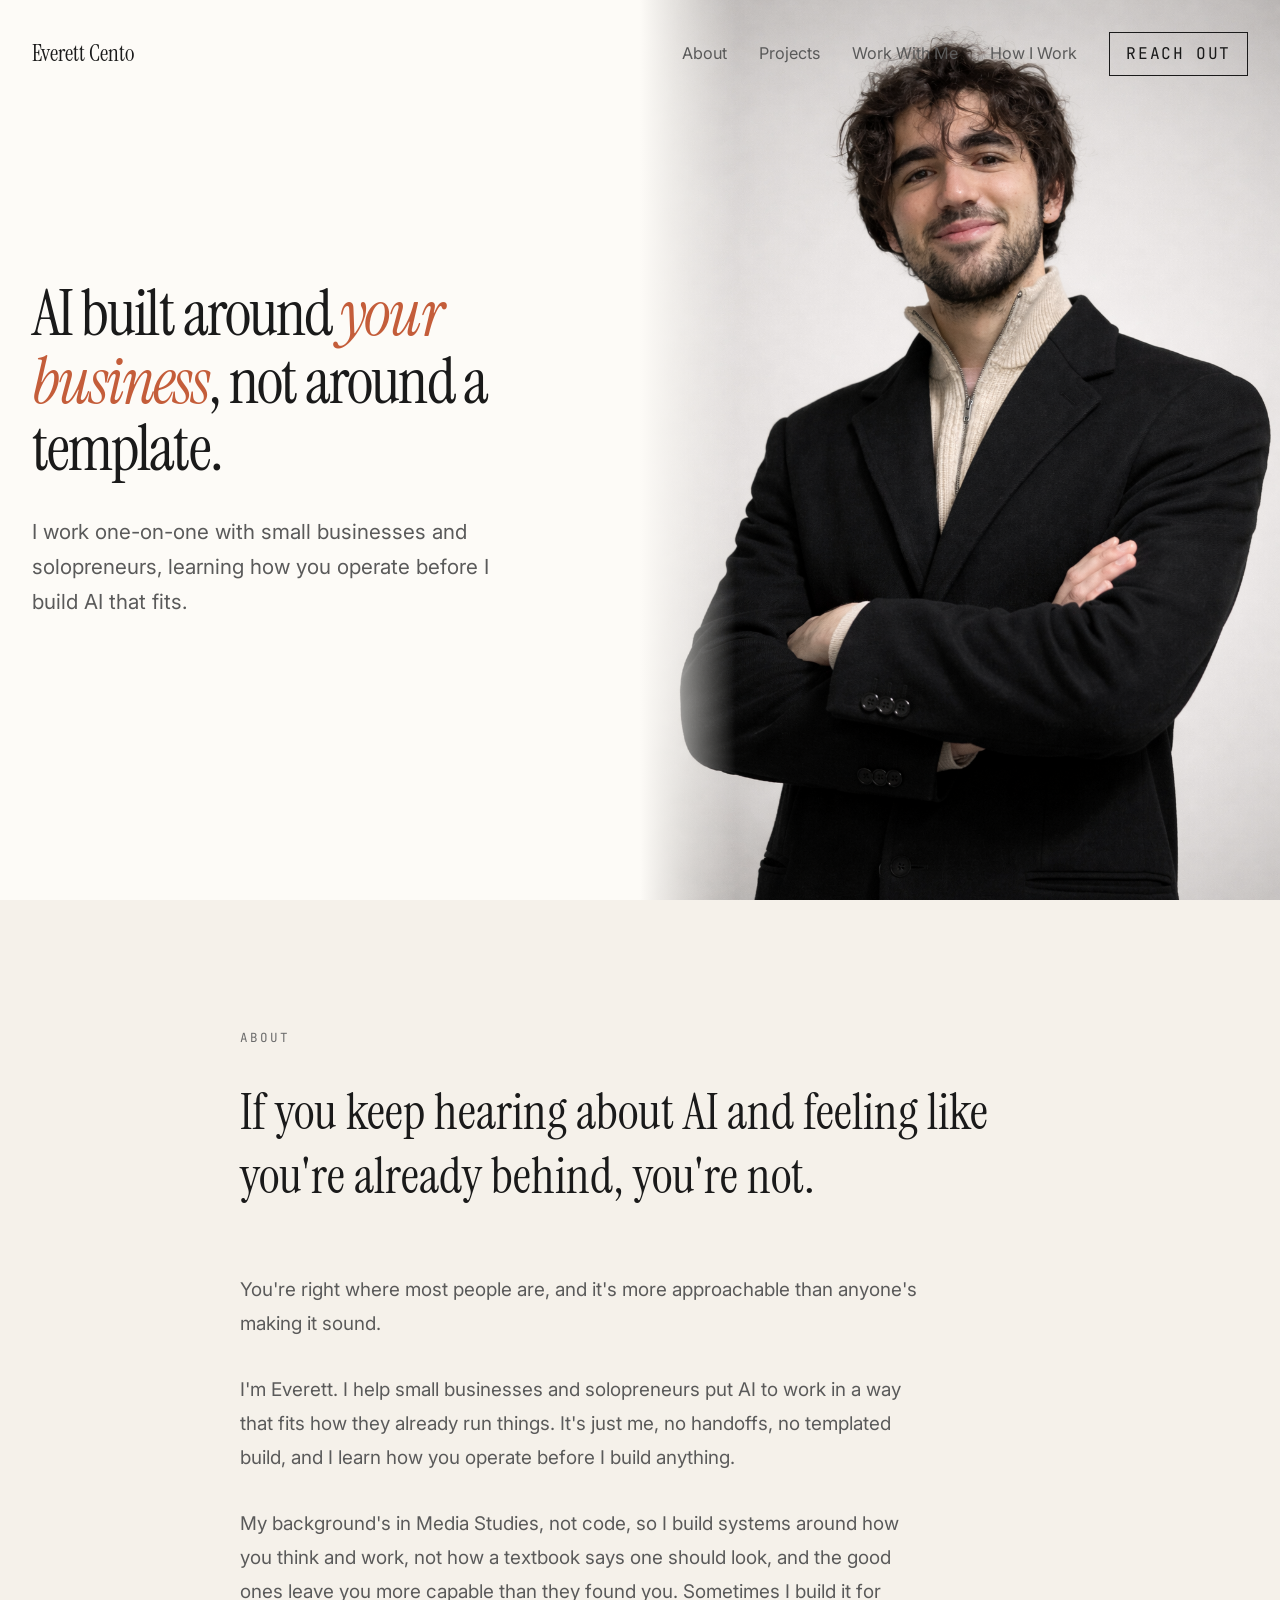
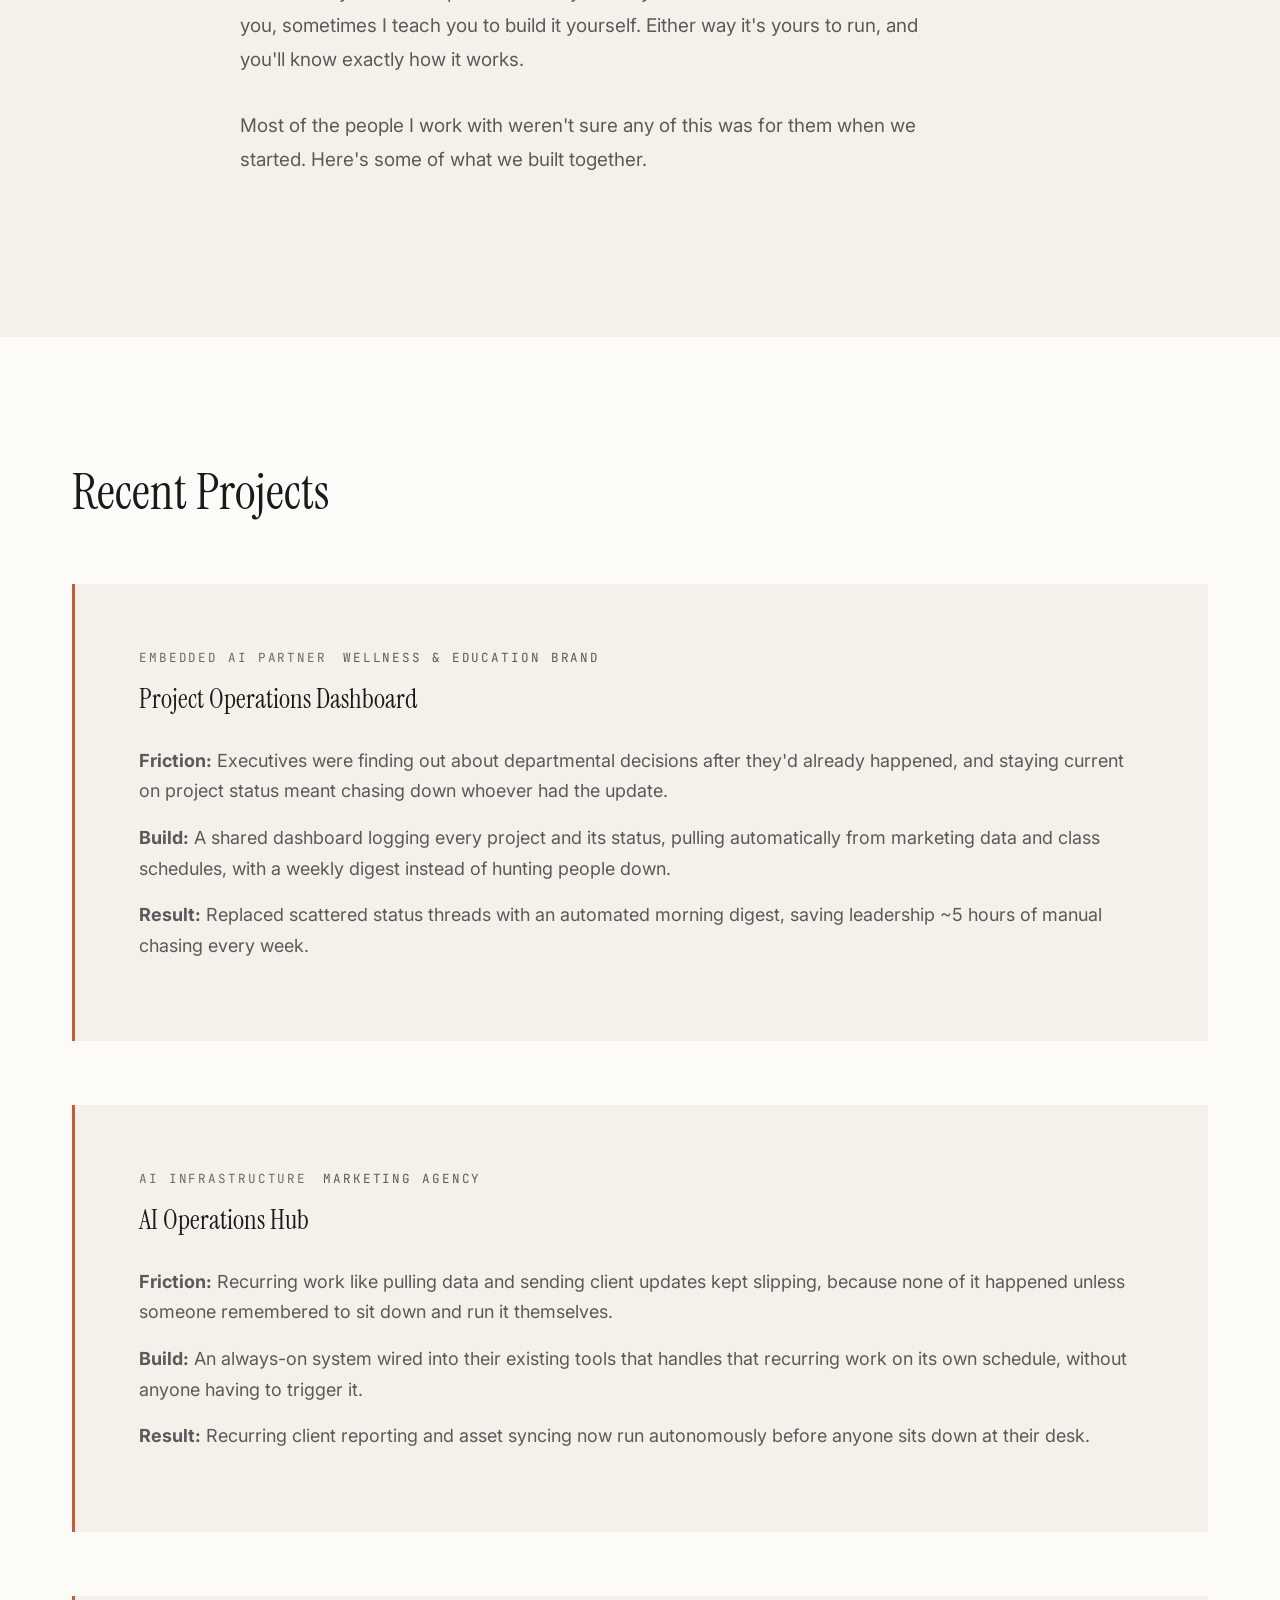
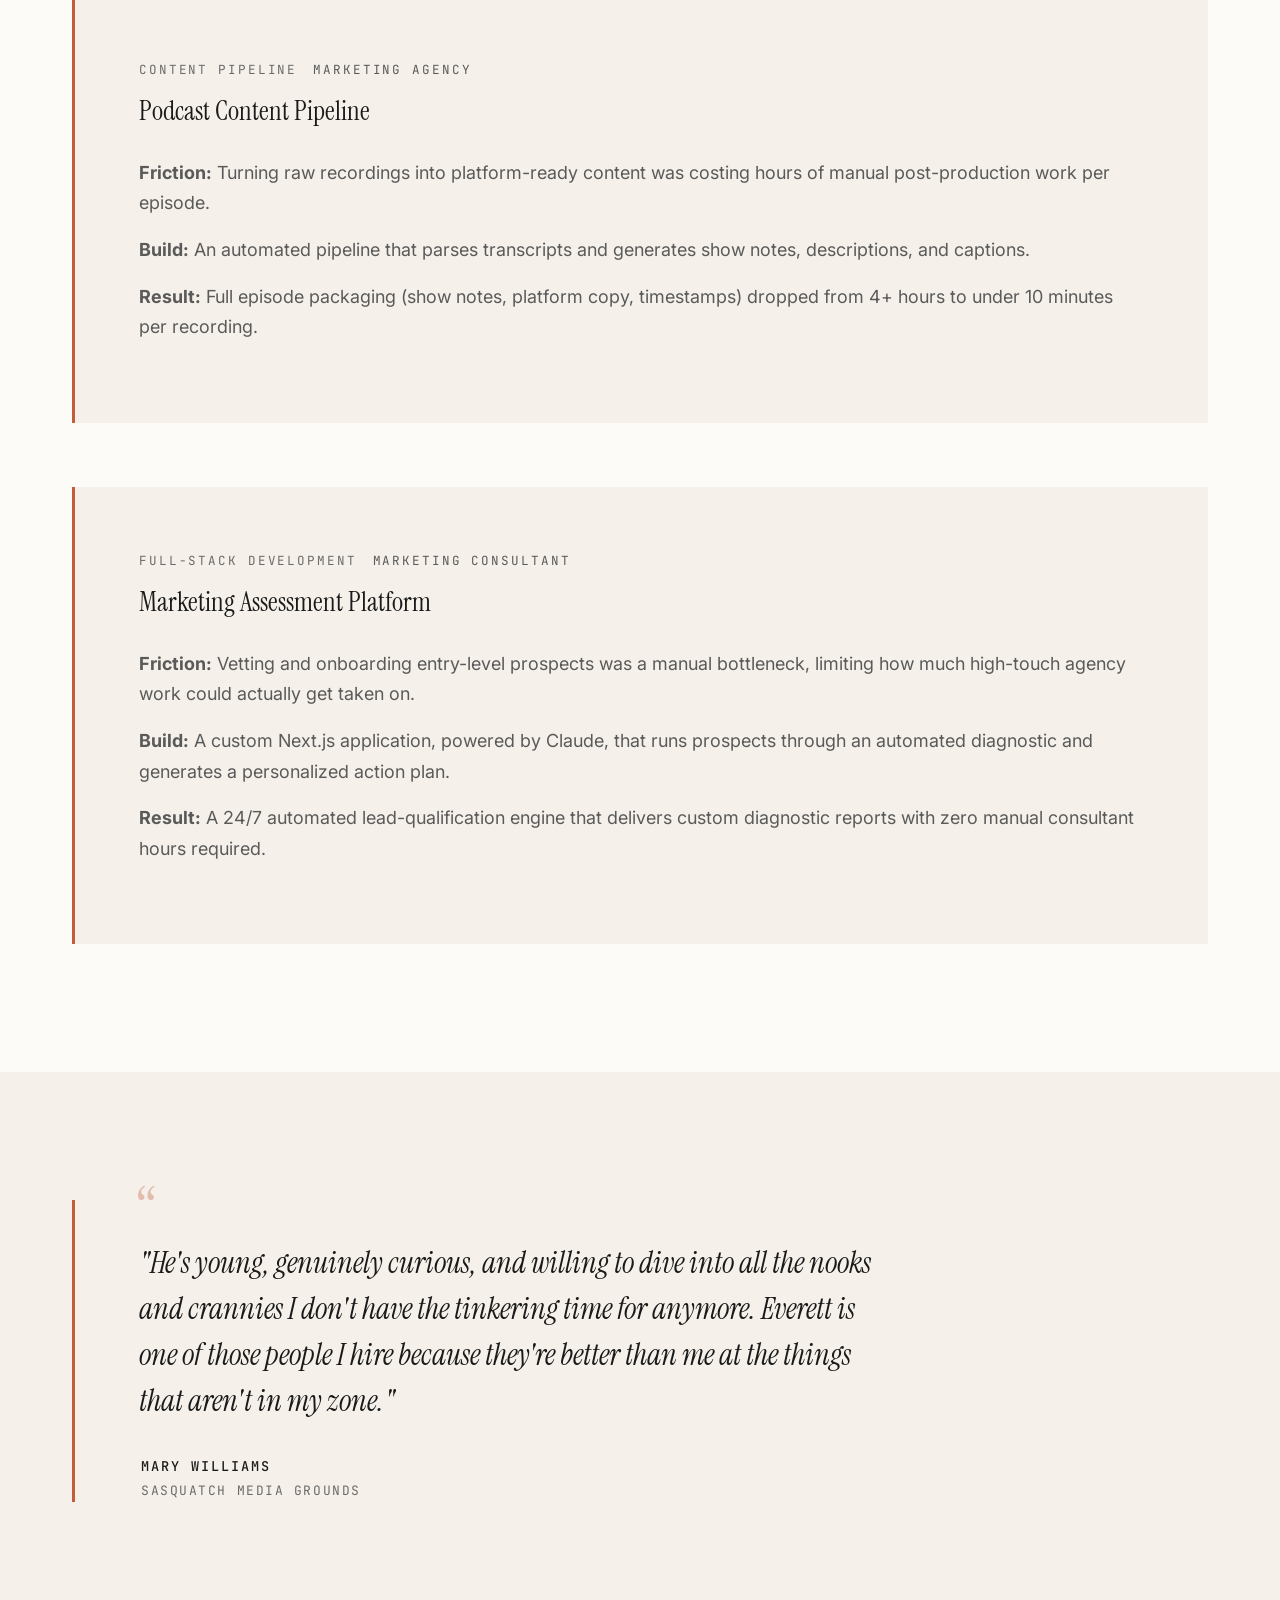
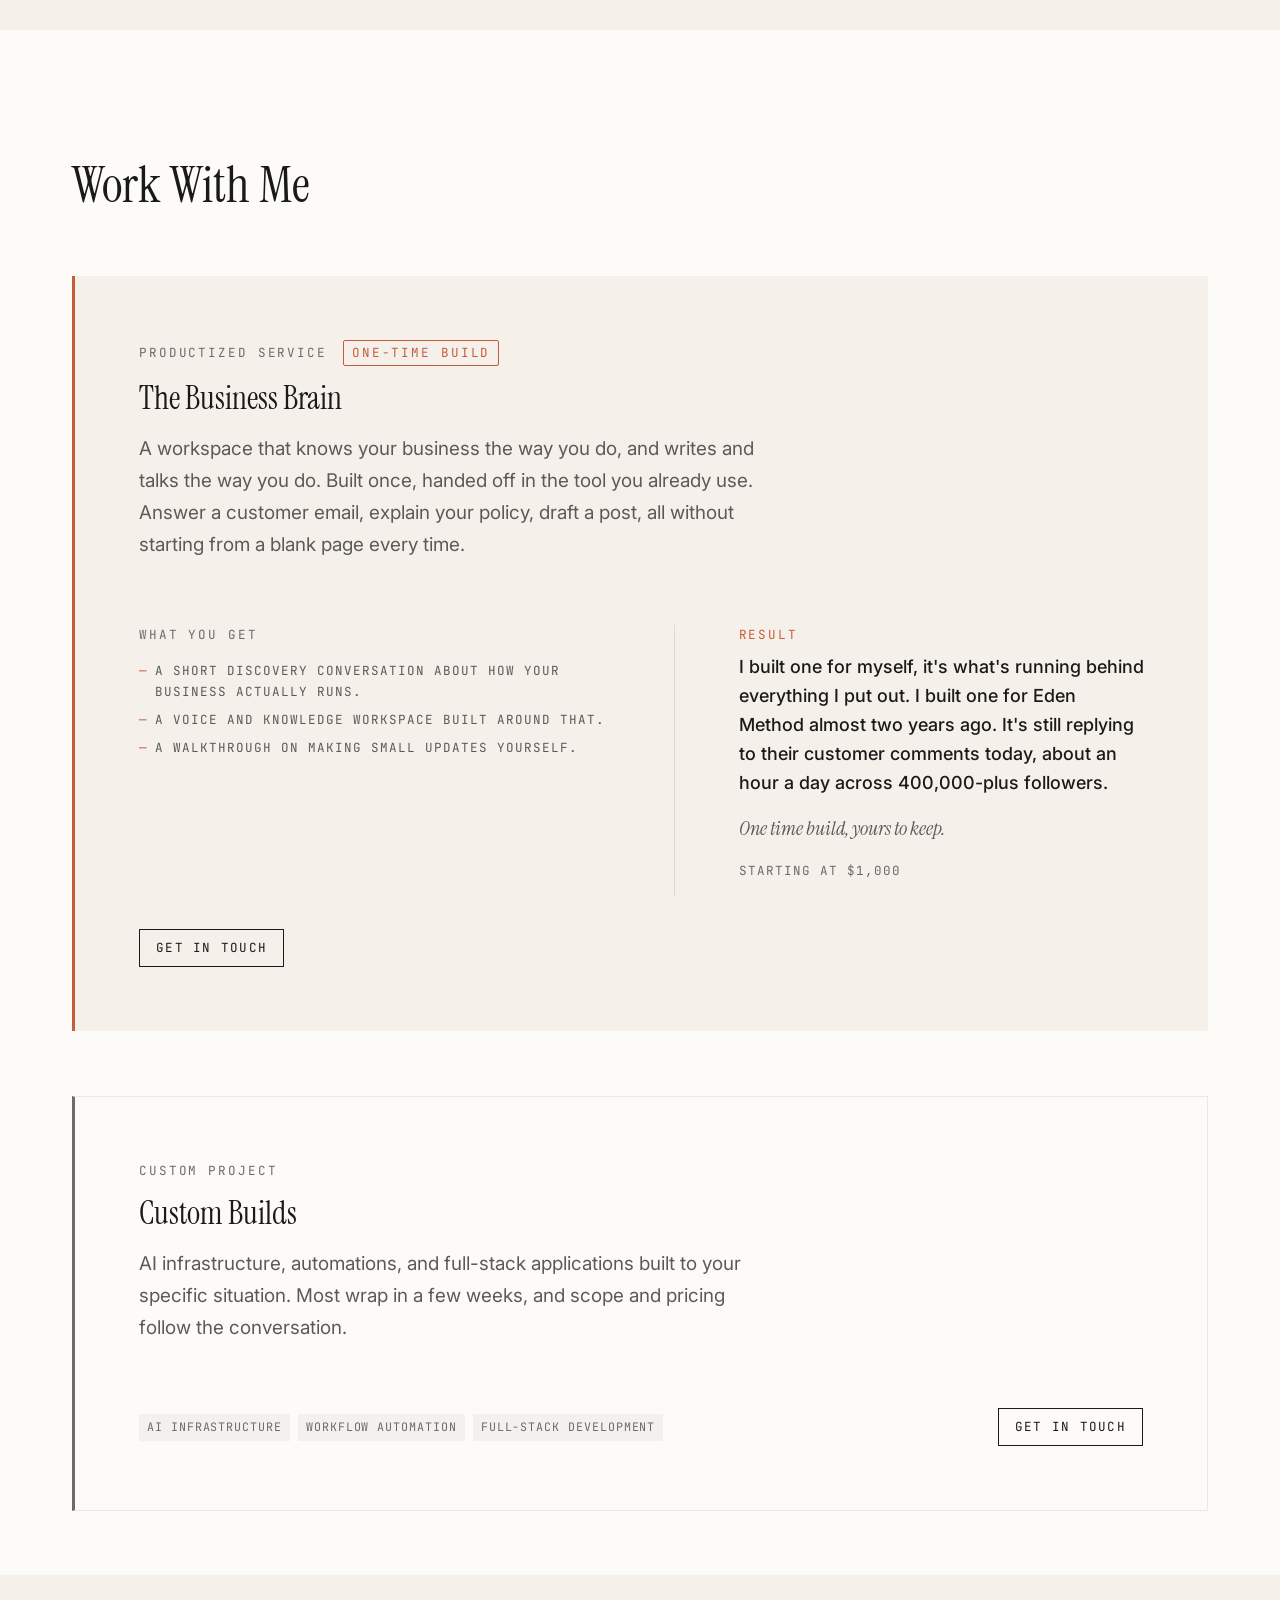
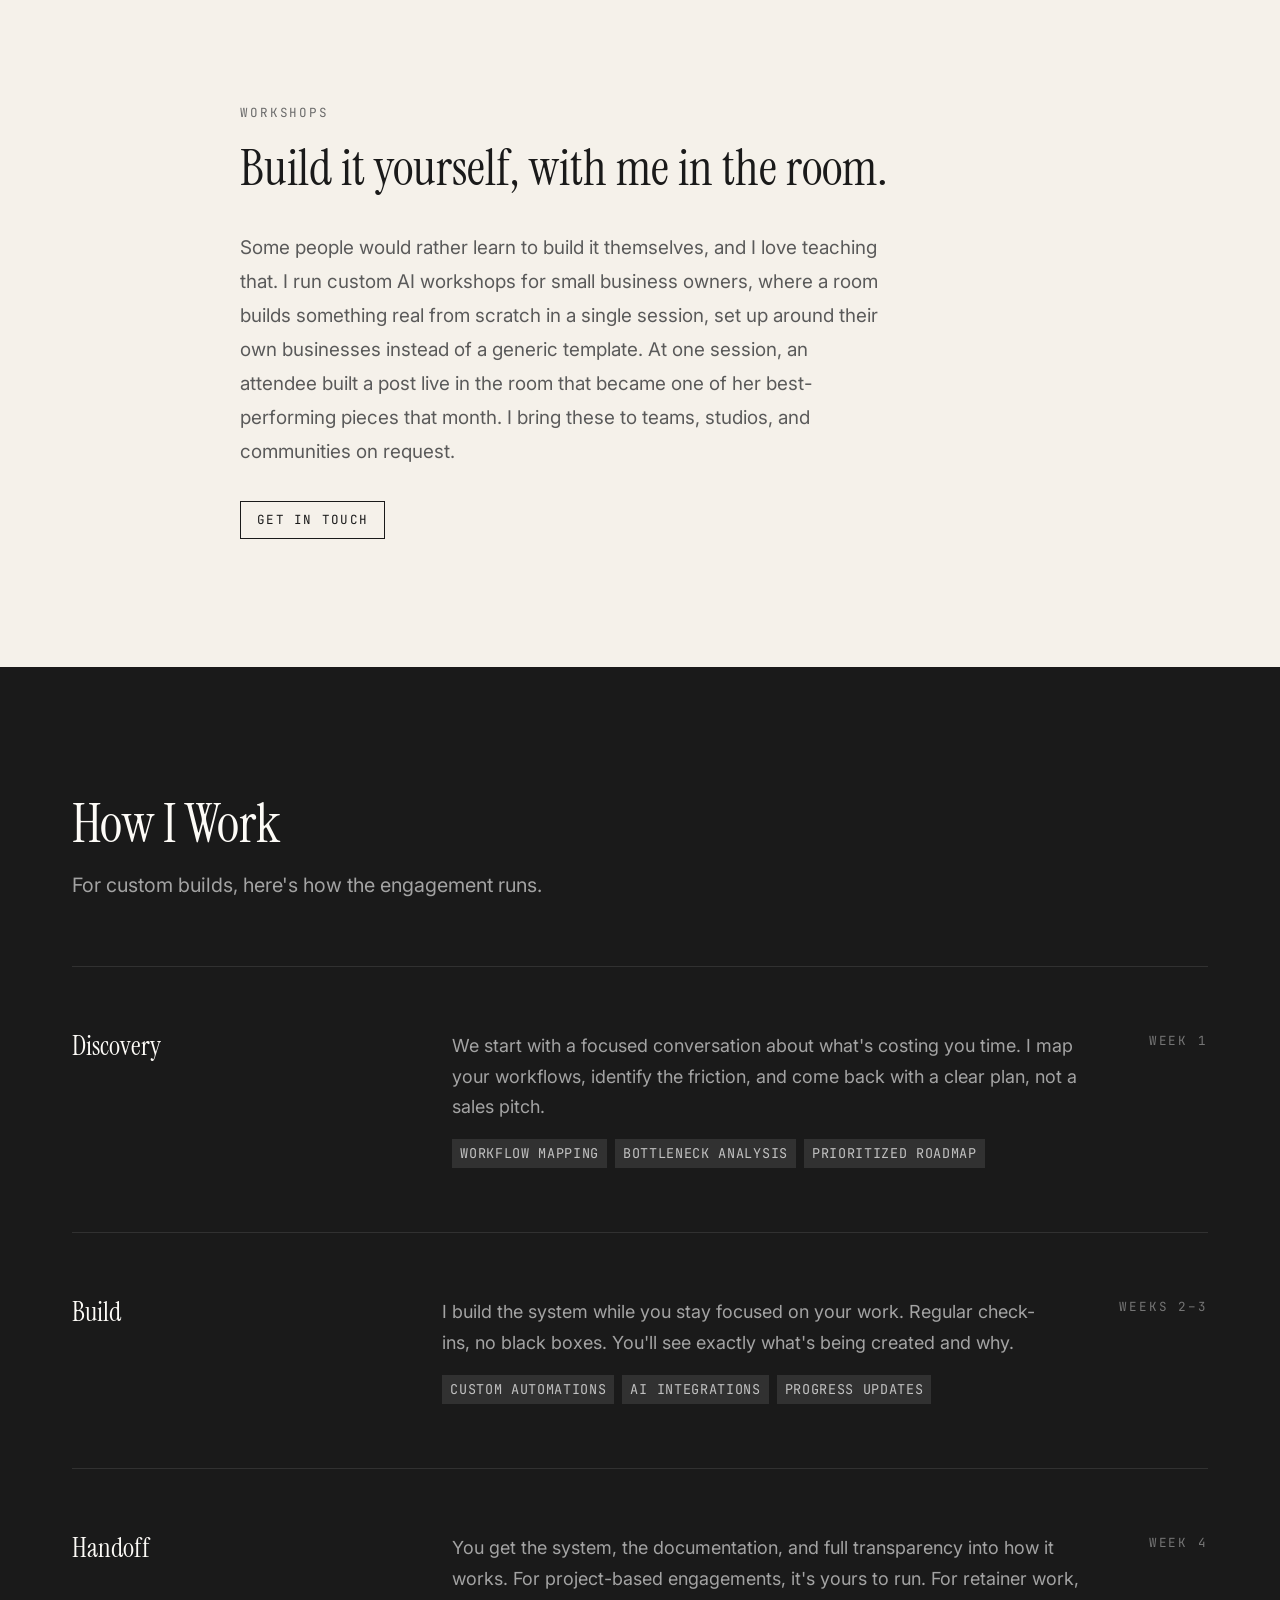
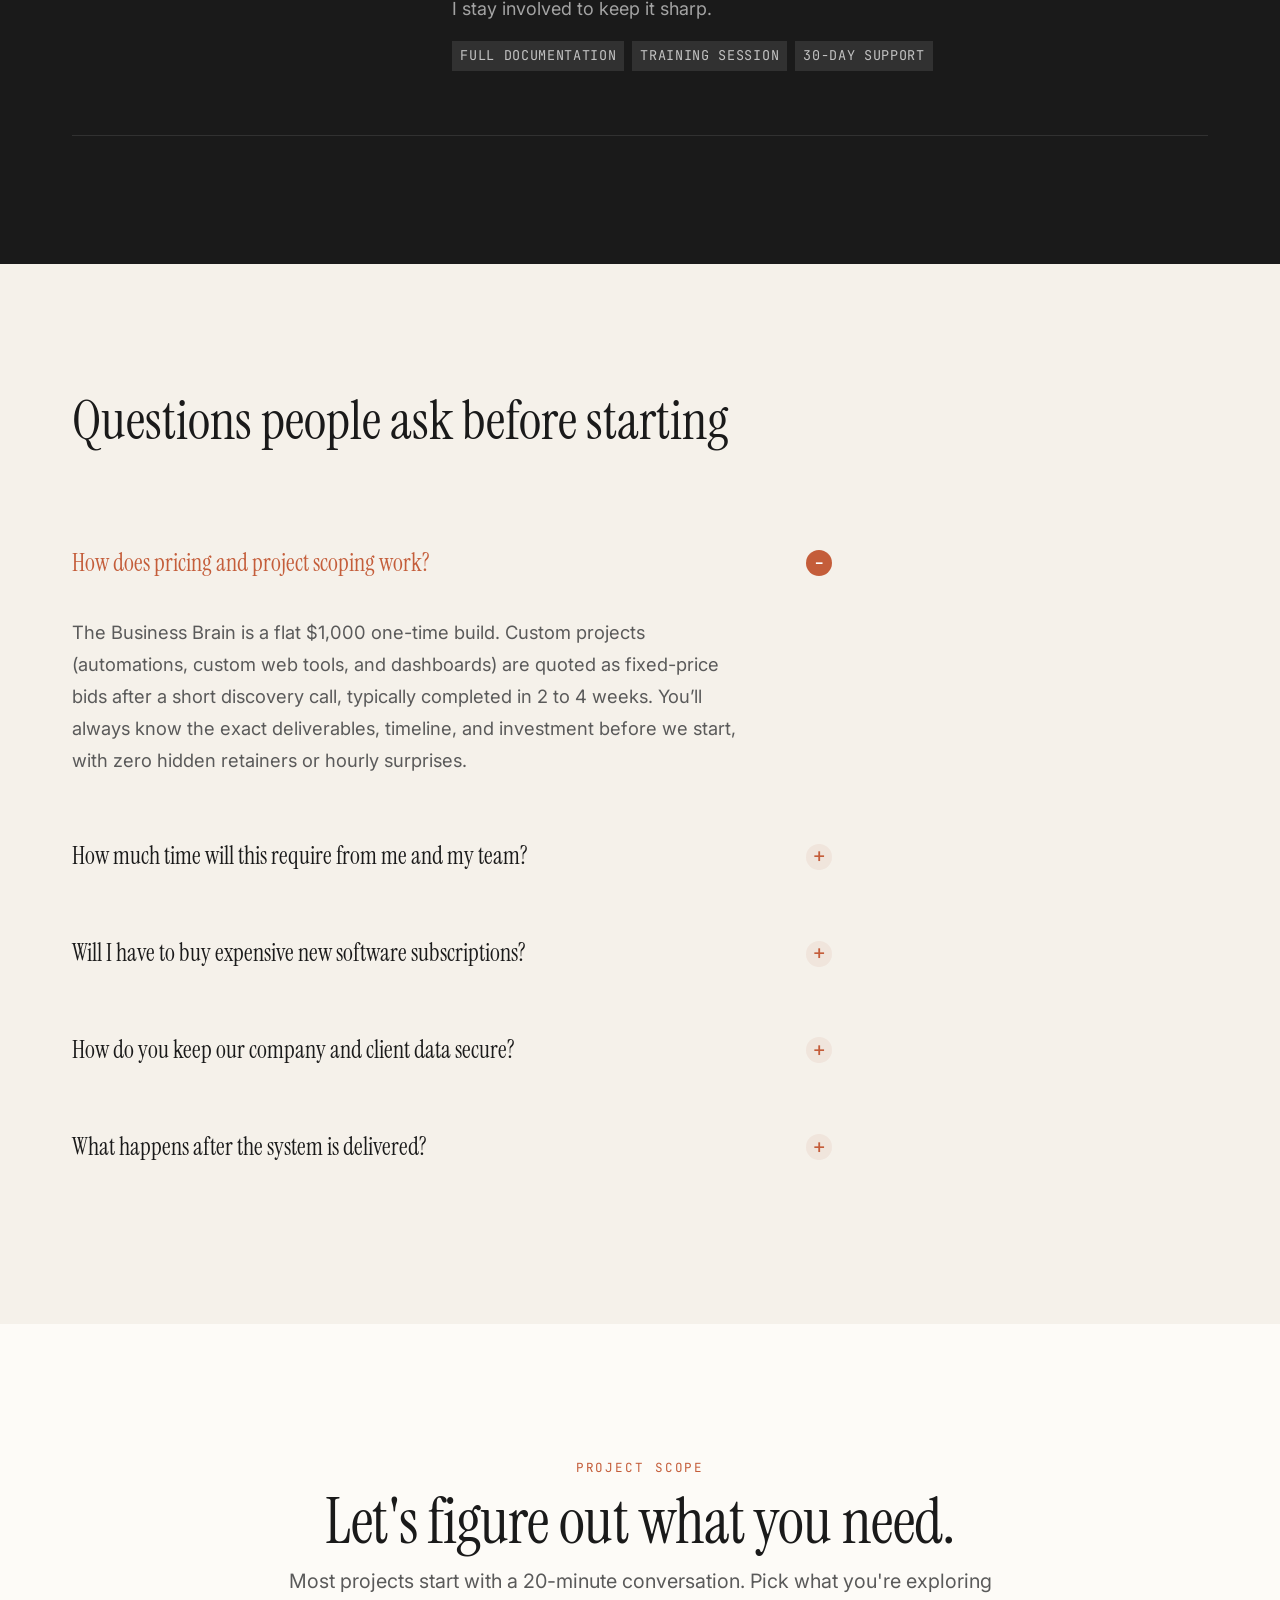
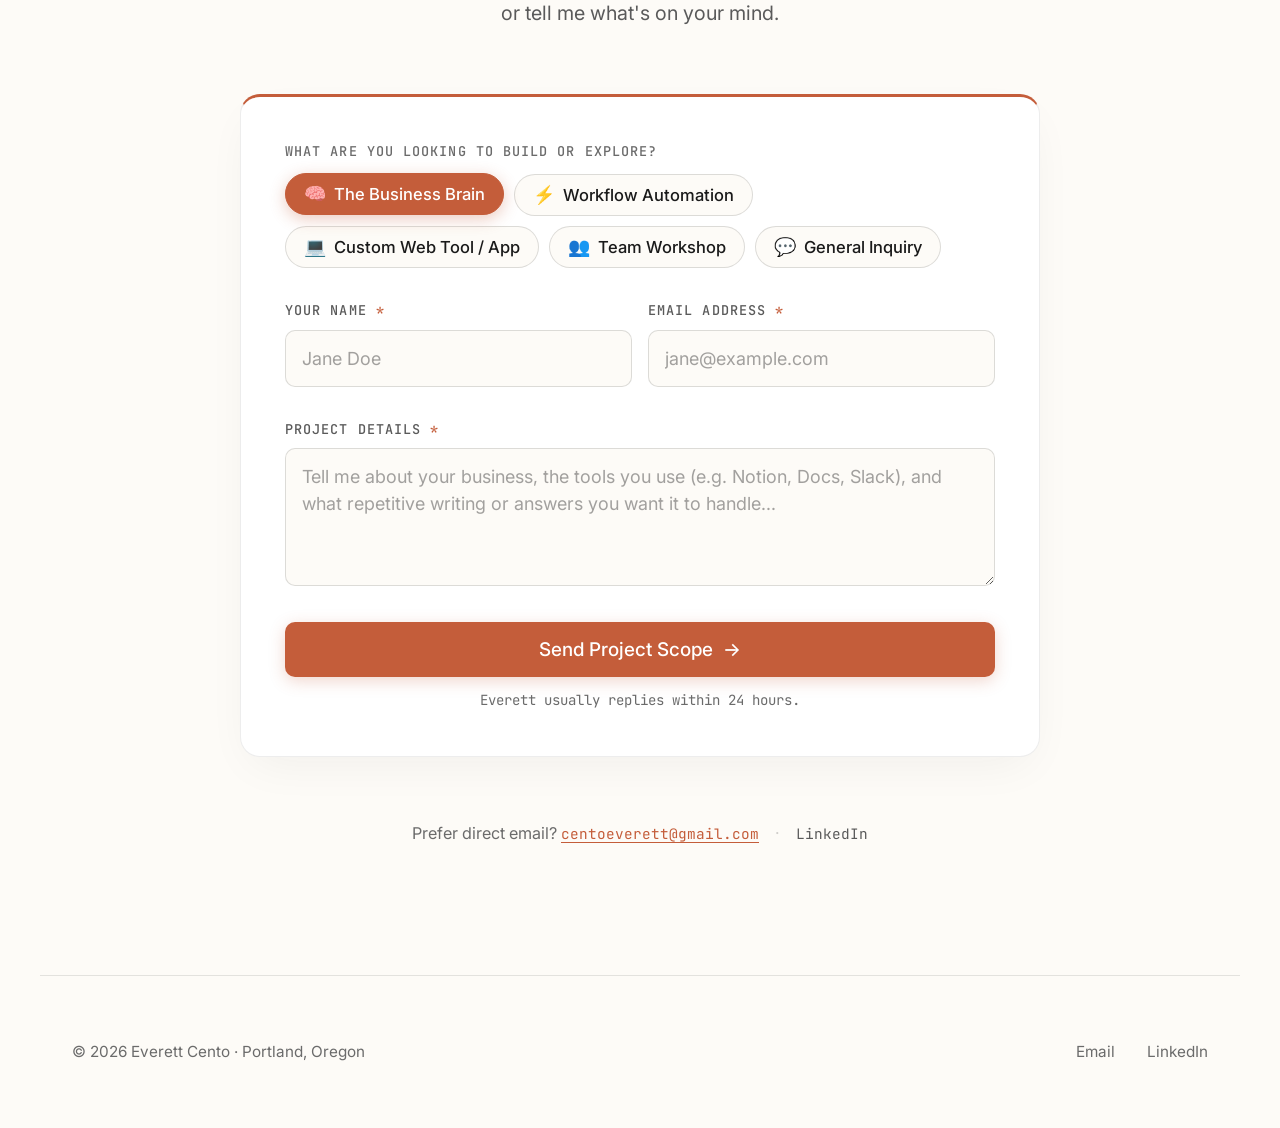
==== index.html @ 14152dd4 "Elevate FAQ copy with high-ticket client objections, sharpen case study results, refine testimonial " ====
<!DOCTYPE html>
<html lang="en">
<head>
    <meta charset="UTF-8">
    <meta name="viewport" content="width=device-width, initial-scale=1.0">
    <title>Everett Cento | Custom AI for Small Businesses & Solopreneurs</title>
    <meta name="description" content="I work one-on-one with small businesses and solopreneurs, building AI around how your business already runs instead of forcing you into a generic template.">

    <!-- Theme Color -->
    <meta name="theme-color" content="#C45D3A">

    <!-- Open Graph -->
    <meta property="og:type" content="website">
    <meta property="og:url" content="https://everettcento.com/">
    <meta property="og:title" content="AI built around your business, not around a template.">
    <meta property="og:description" content="One-on-one AI for small businesses and solopreneurs. I learn how you operate, then build AI that fits.">
    <meta property="og:image" content="https://everettcento.com/everett-cento.png">
    <meta property="og:image:width" content="800">
    <meta property="og:image:height" content="1000">

    <!-- Favicon -->
    <link rel="icon" type="image/svg+xml" href="favicon.svg">
    <link rel="apple-touch-icon" href="apple-touch-icon.png">

    <!-- Fonts -->
    <link rel="preconnect" href="https://fonts.googleapis.com">
    <link rel="preconnect" href="https://fonts.gstatic.com" crossorigin>
    <link href="https://fonts.googleapis.com/css2?family=Instrument+Serif:ital@0;1&family=Inter:wght@400;500&family=JetBrains+Mono:wght@400;500&display=swap" rel="stylesheet" media="print" onload="this.media='all'">
    <noscript><link href="https://fonts.googleapis.com/css2?family=Instrument+Serif:ital@0;1&family=Inter:wght@400;500&family=JetBrains+Mono:wght@400;500&display=swap" rel="stylesheet"></noscript>

    <link rel="stylesheet" href="styles.css">

    <!-- JSON-LD Structured Data -->
    <script type="application/ld+json">
    {
      "@context": "https://schema.org",
      "@graph": [
        {
          "@type": "Person",
          "@id": "https://everettcento.com/#everett",
          "name": "Everett Cento",
          "jobTitle": "AI Consultant & Builder",
          "description": "AI consultant based in Portland, Oregon building custom AI for small businesses and solopreneurs, one-on-one.",
          "email": "centoeverett@gmail.com",
          "url": "https://everettcento.com/",
          "homeLocation": { "@type": "Place", "address": { "@type": "PostalAddress", "addressLocality": "Portland", "addressRegion": "OR", "addressCountry": "US" } },
          "sameAs": ["https://www.linkedin.com/in/everett-cento/"]
        },
        {
          "@type": "ProfessionalService",
          "@id": "https://everettcento.com/#service",
          "name": "Everett Cento · Custom AI for Small Businesses",
          "url": "https://everettcento.com/",
          "founder": { "@id": "https://everettcento.com/#everett" },
          "areaServed": [
            { "@type": "City", "name": "Portland" },
            { "@type": "State", "name": "Oregon" },
            { "@type": "AdministrativeArea", "name": "Pacific Northwest" },
            { "@type": "Country", "name": "United States" }
          ],
          "description": "One-on-one AI setup and custom automation for small businesses and solopreneurs, based in Portland and working across the US and remotely.",
          "makesOffer": {
            "@type": "Offer",
            "name": "The Business Brain",
            "priceSpecification": { "@type": "PriceSpecification", "price": "1000", "priceCurrency": "USD", "description": "Starting at $1,000, one-time build" }
          }
        },
        {
          "@type": "FAQPage",
          "@id": "https://everettcento.com/#faq",
          "mainEntity": [
            { "@type": "Question", "name": "How much does it cost to hire someone to set up AI for a small business?", "acceptedAnswer": { "@type": "Answer", "text": "It depends on scope. The Business Brain, my productized offering, starts at $1,000 and is a one-time build. Custom projects are quoted per project after a short discovery conversation. There is no long enterprise contract and no per-seat software to buy on top." } },
            { "@type": "Question", "name": "I'm not technical and don't know where to start. Is my business ready for AI?", "acceptedAnswer": { "@type": "Answer", "text": "If you keep hearing about AI and feel behind, you are not. Most people I work with felt the same at the start. The first step is a conversation about how you actually work, then picking one or two high-return uses and building those first, rather than a large AI transformation." } },
            { "@type": "Question", "name": "What does a first project look like?", "acceptedAnswer": { "@type": "Answer", "text": "It starts with discovery: I learn how you operate and find the one or two places AI pays off fastest. Then I build those, connected to the tools you already use. Then handoff: you get something you own and know how to run, not a black box you depend on me for." } },
            { "@type": "Question", "name": "Will I own what you build?", "acceptedAnswer": { "@type": "Answer", "text": "Yes. That is the point. I build on tools and accounts you control, and either hand over a system you operate yourself or teach you to build it. The goal is to leave you more capable than I found you, not dependent on me." } },
            { "@type": "Question", "name": "Where are you based, and do you work remotely?", "acceptedAnswer": { "@type": "Answer", "text": "I'm based in Portland, Oregon and work with businesses across the Pacific Northwest and remotely with clients anywhere in the US." } }
          ]
        }
      ]
    }
    </script>
</head>
<body>
    <!-- Skip Link for Accessibility -->
    <a href="#main" class="skip-link">Skip to main content</a>

    <!-- Navigation -->
    <nav class="nav" aria-label="Main navigation">
        <a href="#" class="nav-logo" aria-label="Everett Cento - Home">Everett Cento</a>
        <div class="nav-links">
            <a href="#about">About</a>
            <a href="#work">Projects</a>
            <a href="#offerings">Work With Me</a>
            <a href="#services">How I Work</a>
            <a href="#contact" class="nav-cta">Reach Out</a>
        </div>
    </nav>

    <main id="main">
        <!-- Hero - Split Layout -->
        <section class="hero" aria-labelledby="hero-heading">
            <div class="hero-split">
                <div class="hero-content">
                    <h1 id="hero-heading">AI built around <em>your business</em>, not around a template.</h1>
                    <p class="hero-intro">I work one-on-one with small businesses and solopreneurs, learning how you operate before I build AI that fits.</p>
                </div>
                <div class="hero-image">
                    <img src="everett-cento.png" alt="Everett Cento" width="800" height="1000" loading="eager" fetchpriority="high" />
                </div>
            </div>
        </section>

        <!-- About -->
        <section class="about" id="about" aria-labelledby="about-heading">
            <div class="container">
                <div class="about-content animate-fade-up">
                    <p class="label about-label">About</p>
                    <h2 id="about-heading" class="about-lead">If you keep hearing about AI and feeling like you're already behind, you're not.</h2>
                    <div class="about-text">
                        <p>You're right where most people are, and it's more approachable than anyone's making it sound.</p>
                        <p>I'm Everett. I help small businesses and solopreneurs put AI to work in a way that fits how they already run things. It's just me, no handoffs, no templated build, and I learn how you operate before I build anything.</p>
                        <p>My background's in Media Studies, not code, so I build systems around how you think and work, not how a textbook says one should look, and the good ones leave you more capable than they found you. Sometimes I build it for you, sometimes I teach you to build it yourself. Either way it's yours to run, and you'll know exactly how it works.</p>
                        <p>Most of the people I work with weren't sure any of this was for them when we started. Here's some of what we built together.</p>
                    </div>
                </div>
            </div>
        </section>

        <!-- Work -->
        <section class="work" id="work" aria-labelledby="work-heading">
            <div class="container">
                <div class="work-header animate-fade-up">
                    <h2 id="work-heading">Recent Projects</h2>
                </div>

                <div class="work-list">
                    <article class="work-item animate-fade-up">
                        <div class="work-item-header">
                            <span class="label">Embedded AI Partner</span>
                            <span class="label work-item-client">Wellness &amp; Education Brand</span>
                        </div>
                        <h3>Project Operations Dashboard</h3>
                        <div class="work-item-summary">
                            <p><strong>Friction:</strong> Executives were finding out about departmental decisions after they'd already happened, and staying current on project status meant chasing down whoever had the update.</p>
                            <p><strong>Build:</strong> A shared dashboard logging every project and its status, pulling automatically from marketing data and class schedules, with a weekly digest instead of hunting people down.</p>
                            <p><strong>Result:</strong> Replaced scattered status threads with an automated morning digest, saving leadership ~5 hours of manual chasing every week.</p>
                        </div>
                    </article>

                    <article class="work-item animate-fade-up">
                        <div class="work-item-header">
                            <span class="label">AI Infrastructure</span>
                            <span class="label work-item-client">Marketing Agency</span>
                        </div>
                        <h3>AI Operations Hub</h3>
                        <div class="work-item-summary">
                            <p><strong>Friction:</strong> Recurring work like pulling data and sending client updates kept slipping, because none of it happened unless someone remembered to sit down and run it themselves.</p>
                            <p><strong>Build:</strong> An always-on system wired into their existing tools that handles that recurring work on its own schedule, without anyone having to trigger it.</p>
                            <p><strong>Result:</strong> Recurring client reporting and asset syncing now run autonomously before anyone sits down at their desk.</p>
                        </div>
                    </article>

                    <article class="work-item animate-fade-up">
                        <div class="work-item-header">
                            <span class="label">Content Pipeline</span>
                            <span class="label work-item-client">Marketing Agency</span>
                        </div>
                        <h3>Podcast Content Pipeline</h3>
                        <div class="work-item-summary">
                            <p><strong>Friction:</strong> Turning raw recordings into platform-ready content was costing hours of manual post-production work per episode.</p>
                            <p><strong>Build:</strong> An automated pipeline that parses transcripts and generates show notes, descriptions, and captions.</p>
                            <p><strong>Result:</strong> Full episode packaging (show notes, platform copy, timestamps) dropped from 4+ hours to under 10 minutes per recording.</p>
                        </div>
                    </article>

                    <article class="work-item animate-fade-up">
                        <div class="work-item-header">
                            <span class="label">Full-Stack Development</span>
                            <span class="label work-item-client">Marketing Consultant</span>
                        </div>
                        <h3>Marketing Assessment Platform</h3>
                        <div class="work-item-summary">
                            <p><strong>Friction:</strong> Vetting and onboarding entry-level prospects was a manual bottleneck, limiting how much high-touch agency work could actually get taken on.</p>
                            <p><strong>Build:</strong> A custom Next.js application, powered by Claude, that runs prospects through an automated diagnostic and generates a personalized action plan.</p>
                            <p><strong>Result:</strong> A 24/7 automated lead-qualification engine that delivers custom diagnostic reports with zero manual consultant hours required.</p>
                        </div>
                    </article>
                </div>
            </div>
        </section>

        <!-- Testimonial -->
        <section class="testimonials" aria-label="Testimonial">
            <div class="container">
                <div class="testimonial-item animate-fade-up">
                    <span class="testimonial-mark" aria-hidden="true">&ldquo;</span>
                    <blockquote class="testimonial-quote">
                        "He's young, genuinely curious, and willing to dive into all the nooks and crannies I don't have the tinkering time for anymore. Everett is one of those people I hire because they're better than me at the things that aren't in my zone."
                    </blockquote>
                    <div class="testimonial-attribution">
                        <p class="testimonial-name">Mary Williams</p>
                        <p class="testimonial-company">Sasquatch Media Grounds</p>
                    </div>
                </div>
            </div>
        </section>

        <!-- Offerings -->
        <section class="offerings" id="offerings" aria-labelledby="offerings-heading">
            <div class="container">
                <div class="offerings-header animate-fade-up">
                    <h2 id="offerings-heading">Work With Me</h2>
                </div>
                <div class="offerings-list">
                    <div class="offering-item animate-fade-up">
                        <div class="offering-item-header">
                            <span class="label">Productized Service</span>
                            <span class="label offering-type">One-Time Build</span>
                        </div>
                        <h3>The Business Brain</h3>
                        <p class="offering-description">A workspace that knows your business the way you do, and writes and talks the way you do. Built once, handed off in the tool you already use. Answer a customer email, explain your policy, draft a post, all without starting from a blank page every time.</p>
                        <div class="offering-item-content">
                            <div class="offering-deliverables">
                                <p class="label">What you get</p>
                                <ul>
                                    <li>A short discovery conversation about how your business actually runs.</li>
                                    <li>A voice and knowledge workspace built around that.</li>
                                    <li>A walkthrough on making small updates yourself.</li>
                                </ul>
                            </div>
                            <div class="offering-result">
                                <span class="label">Result</span>
                                <p>I built one for myself, it's what's running behind everything I put out. I built one for Eden Method almost two years ago. It's still replying to their customer comments today, about an hour a day across 400,000-plus followers.</p>
                                <p class="offering-tagline">One time build, yours to keep.</p>
                                <p class="offering-price">Starting at $1,000</p>
                            </div>
                        </div>
                        <a href="#contact" class="offering-custom-cta offering-engine-cta" data-scope="business-brain">Get in touch</a>
                    </div>
                    <div class="offering-item offering-item-custom animate-fade-up">
                        <div class="offering-item-header">
                            <span class="label">Custom Project</span>
                        </div>
                        <h3>Custom Builds</h3>
                        <p class="offering-description">AI infrastructure, automations, and full-stack applications built to your specific situation. Most wrap in a few weeks, and scope and pricing follow the conversation.</p>
                        <div class="offering-custom-footer">
                            <ul class="offering-custom-types">
                                <li>AI Infrastructure</li>
                                <li>Workflow Automation</li>
                                <li>Full-Stack Development</li>
                            </ul>
                            <a href="#contact" class="offering-custom-cta" data-scope="workflow">Get in touch</a>
                        </div>
                    </div>
                </div>
            </div>
        </section>

        <!-- Workshops -->
        <section class="workshop" id="workshop" aria-labelledby="workshop-heading">
            <div class="container">
                <div class="workshop-content animate-fade-up">
                    <p class="label workshop-label">Workshops</p>
                    <h2 id="workshop-heading" class="workshop-lead">Build it yourself, with me in the room.</h2>
                    <p class="workshop-text">Some people would rather learn to build it themselves, and I love teaching that. I run custom AI workshops for small business owners, where a room builds something real from scratch in a single session, set up around their own businesses instead of a generic template. At one session, an attendee built a post live in the room that became one of her best-performing pieces that month. I bring these to teams, studios, and communities on request.</p>
                    <a href="#contact" class="offering-custom-cta workshop-cta" data-scope="workshop">Get in touch</a>
                </div>
            </div>
        </section>

        <!-- Services -->
        <section class="services" id="services" aria-labelledby="services-heading">
            <div class="container">
                <div class="services-header animate-fade-up">
                    <h2 id="services-heading">How I Work</h2>
                    <p>For custom builds, here's how the engagement runs.</p>
                </div>
                <div class="services-list">
                    <div class="service-item animate-fade-up" data-delay="0">
                        <h3>Discovery</h3>
                        <div class="service-item-content">
                            <p>We start with a focused conversation about what's costing you time. I map your workflows, identify the friction, and come back with a clear plan, not a sales pitch.</p>
                            <ul>
                                <li>Workflow Mapping</li>
                                <li>Bottleneck Analysis</li>
                                <li>Prioritized Roadmap</li>
                            </ul>
                        </div>
                        <span class="label">Week 1</span>
                    </div>
                    <div class="service-item animate-fade-up" data-delay="1">
                        <h3>Build</h3>
                        <div class="service-item-content">
                            <p>I build the system while you stay focused on your work. Regular check-ins, no black boxes. You'll see exactly what's being created and why.</p>
                            <ul>
                                <li>Custom Automations</li>
                                <li>AI Integrations</li>
                                <li>Progress Updates</li>
                            </ul>
                        </div>
                        <span class="label">Weeks 2–3</span>
                    </div>
                    <div class="service-item animate-fade-up" data-delay="2">
                        <h3>Handoff</h3>
                        <div class="service-item-content">
                            <p>You get the system, the documentation, and full transparency into how it works. For project-based engagements, it's yours to run. For retainer work, I stay involved to keep it sharp.</p>
                            <ul>
                                <li>Full Documentation</li>
                                <li>Training Session</li>
                                <li>30-Day Support</li>
                            </ul>
                        </div>
                        <span class="label">Week 4</span>
                    </div>
                </div>
            </div>
        </section>

        <!-- FAQ -->
        <section class="faq" id="faq" aria-labelledby="faq-heading">
            <div class="container animate-fade-up">
                <div class="faq-header">
                    <h2 id="faq-heading">Questions people ask before starting</h2>
                </div>
                <div class="faq-list">
                    <div class="faq-item is-open">
                        <h3 class="faq-q-heading">
                            <button class="faq-q" type="button" aria-expanded="true" aria-controls="faq-a1">
                                <span>How does pricing and project scoping work?</span>
                                <span class="faq-icon" aria-hidden="true"></span>
                            </button>
                        </h3>
                        <div class="faq-a" id="faq-a1">
                            <div class="faq-a-inner">
                                <p>The Business Brain is a flat $1,000 one-time build. Custom projects (automations, custom web tools, and dashboards) are quoted as fixed-price bids after a short discovery call, typically completed in 2 to 4 weeks. You’ll always know the exact deliverables, timeline, and investment before we start, with zero hidden retainers or hourly surprises.</p>
                            </div>
                        </div>
                    </div>
                    <div class="faq-item">
                        <h3 class="faq-q-heading">
                            <button class="faq-q" type="button" aria-expanded="false" aria-controls="faq-a2">
                                <span>How much time will this require from me and my team?</span>
                                <span class="faq-icon" aria-hidden="true"></span>
                            </button>
                        </h3>
                        <div class="faq-a" id="faq-a2">
                            <div class="faq-a-inner">
                                <p>Very little. Most engagements require about 45 minutes for our initial discovery session to walk me through your workflow, and another 30 to 45 minutes for the final handoff walkthrough. I do the architecture, building, testing, and documentation in the background while you stay focused on running your business.</p>
                            </div>
                        </div>
                    </div>
                    <div class="faq-item">
                        <h3 class="faq-q-heading">
                            <button class="faq-q" type="button" aria-expanded="false" aria-controls="faq-a3">
                                <span>Will I have to buy expensive new software subscriptions?</span>
                                <span class="faq-icon" aria-hidden="true"></span>
                            </button>
                        </h3>
                        <div class="faq-a" id="faq-a3">
                            <div class="faq-a-inner">
                                <p>No. I prioritize building inside the tools you already rely on (Notion, Google Workspace, Slack, Airtable, Make, etc.). When AI models or APIs are required (like Claude or OpenAI), we connect them directly to your own accounts so you pay only for actual usage, usually just a few dollars a month rather than bloated per-seat SaaS licenses.</p>
                            </div>
                        </div>
                    </div>
                    <div class="faq-item">
                        <h3 class="faq-q-heading">
                            <button class="faq-q" type="button" aria-expanded="false" aria-controls="faq-a4">
                                <span>How do you keep our company and client data secure?</span>
                                <span class="faq-icon" aria-hidden="true"></span>
                            </button>
                        </h3>
                        <div class="faq-a" id="faq-a4">
                            <div class="faq-a-inner">
                                <p>Privacy and data sovereignty are non-negotiable. Everything is deployed directly within your own private accounts and secure infrastructure. Your proprietary business data, client communication, and internal documents are never shared or used to train public foundation models.</p>
                            </div>
                        </div>
                    </div>
                    <div class="faq-item">
                        <h3 class="faq-q-heading">
                            <button class="faq-q" type="button" aria-expanded="false" aria-controls="faq-a5">
                                <span>What happens after the system is delivered?</span>
                                <span class="faq-icon" aria-hidden="true"></span>
                            </button>
                        </h3>
                        <div class="faq-a" id="faq-a5">
                            <div class="faq-a-inner">
                                <p>You receive complete video walkthroughs, step-by-step operational documentation, and 30 days of direct support to make sure everything runs smoothly in day-to-day use. If your workflows evolve down the line, systems are built transparently so you can modify them yourself, or bring me back for ongoing feature sprints.</p>
                            </div>
                        </div>
                    </div>
                </div>
            </div>
        </section>
        <!-- Contact / Project Scope Form -->
        <section class="contact" id="contact" aria-labelledby="contact-heading">
            <div class="container animate-fade-up">
                <div class="contact-header">
                    <p class="label">Project Scope</p>
                    <h2 id="contact-heading">Let's figure out what you need.</h2>
                    <p class="contact-subhead">Most projects start with a 20-minute conversation. Pick what you're exploring or tell me what's on your mind.</p>
                </div>

                <div class="scope-card">
                    <!-- Error Banner (hidden by default) -->
                    <div id="scope-error" class="scope-error-banner" role="alert">
                        Something went wrong submitting the form. You can retry or send an email directly to <a href="mailto:centoeverett@gmail.com" id="error-mailto-link">centoeverett@gmail.com</a>.
                    </div>

                    <form id="scope-form" class="scope-form" novalidate>
                        <!-- FormSubmit config -->
                        <input type="hidden" name="_captcha" value="false">
                        <input type="hidden" name="_template" value="table">
                        <input type="hidden" name="_subject" id="form-subject" value="[Project Scope] The Business Brain inquiry">
                        <input type="hidden" name="Project Type" id="form-project-type" value="The Business Brain">

                        <!-- Chip Selector -->
                        <div class="scope-group">
                            <label class="scope-label" id="scope-chips-label">What are you looking to build or explore?</label>
                            <div class="scope-chips" role="radiogroup" aria-labelledby="scope-chips-label">
                                <button type="button" role="radio" aria-checked="true" class="scope-chip is-active" data-scope="business-brain" data-prompt="Tell me about your business, the tools you use (e.g. Notion, Docs, Slack), and what repetitive writing or answers you want it to handle..." data-title="The Business Brain">
                                    <span class="chip-icon">🧠</span> The Business Brain
                                </button>
                                <button type="button" role="radio" aria-checked="false" class="scope-chip" data-scope="workflow" data-prompt="Tell me about the repetitive task, manual handoff, or tools you want to connect (e.g. Airtable, Zapier, CRM, email)..." data-title="Workflow Automation">
                                    <span class="chip-icon">⚡</span> Workflow Automation
                                </button>
                                <button type="button" role="radio" aria-checked="false" class="scope-chip" data-scope="web-tool" data-prompt="What kind of web application, portal, or internal dashboard do you need built, and who will be using it..." data-title="Custom Web Tool / App">
                                    <span class="chip-icon">💻</span> Custom Web Tool / App
                                </button>
                                <button type="button" role="radio" aria-checked="false" class="scope-chip" data-scope="workshop" data-prompt="Tell me about your team or community, your rough timeline, and what you'd like everyone to build together..." data-title="Team Workshop">
                                    <span class="chip-icon">👥</span> Team Workshop
                                </button>
                                <button type="button" role="radio" aria-checked="false" class="scope-chip" data-scope="general" data-prompt="Tell me what's on your mind, where you're feeling friction in your operations, or what you'd like to explore..." data-title="General Project Inquiry">
                                    <span class="chip-icon">💬</span> General Inquiry
                                </button>
                            </div>
                        </div>

                        <!-- Inputs Grid -->
                        <div class="scope-grid">
                            <div class="scope-field" id="field-name">
                                <label for="sender-name" class="scope-field-label">Your Name <span class="required" aria-hidden="true">*</span></label>
                                <input type="text" id="sender-name" name="Name" class="scope-input" placeholder="Jane Doe" required autocomplete="name">
                                <span class="field-error" id="name-error">Please enter your name</span>
                            </div>
                            <div class="scope-field" id="field-email">
                                <label for="sender-email" class="scope-field-label">Email Address <span class="required" aria-hidden="true">*</span></label>
                                <input type="email" id="sender-email" name="Email" class="scope-input" placeholder="jane@example.com" required autocomplete="email">
                                <span class="field-error" id="email-error">Please enter a valid email address</span>
                            </div>
                        </div>

                        <!-- Textarea with dynamic guidance -->
                        <div class="scope-field" id="field-details">
                            <label for="project-details" class="scope-field-label">Project Details <span class="required" aria-hidden="true">*</span></label>
                            <textarea id="project-details" name="Project Details" class="scope-textarea" rows="4" placeholder="Tell me about your business, the tools you use (e.g. Notion, Docs, Slack), and what repetitive writing or answers you want it to handle..." required></textarea>
                            <span class="field-error" id="details-error">Please share a brief note about what you're looking for</span>
                        </div>

                        <!-- Form Actions -->
                        <div class="scope-actions">
                            <button type="submit" class="scope-submit-btn" id="scope-submit-btn">
                                <span class="btn-text">Send Project Scope</span>
                                <span class="btn-arrow" aria-hidden="true">→</span>
                                <span class="btn-spinner" aria-hidden="true"></span>
                            </button>
                            <p class="scope-trust-note">Everett usually replies within 24 hours.</p>
                        </div>
                    </form>

                    <!-- Success State -->
                    <div id="scope-success" class="scope-success" hidden>
                        <div class="success-icon" aria-hidden="true">✓</div>
                        <h3 class="success-title">Project scope received.</h3>
                        <p class="success-message">Thanks <strong id="success-user-name">there</strong>! Your project scope has landed in my inbox. I'll review your notes and usually reply within 24 hours.</p>
                        <button type="button" class="scope-reset-btn" id="scope-reset-btn">Send another note</button>
                    </div>
                </div>

                <div class="contact-alt">
                    <span>Prefer direct email? <a href="mailto:centoeverett@gmail.com" class="direct-email-link">centoeverett@gmail.com</a></span>
                    <span class="alt-divider" aria-hidden="true">·</span>
                    <a href="https://www.linkedin.com/in/everett-cento/" target="_blank" rel="noopener noreferrer" aria-label="Connect with Everett on LinkedIn">LinkedIn</a>
                </div>
            </div>
        </section>
    </main>

    <!-- Footer -->
    <footer class="footer">
        <p>&copy; <span id="copyright-year"></span> Everett Cento · Portland, Oregon</p>
        <div class="footer-links">
            <a href="mailto:centoeverett@gmail.com">Email</a>
            <a href="https://www.linkedin.com/in/everett-cento/" target="_blank" rel="noopener noreferrer">LinkedIn</a>
        </div>
    </footer>

    <script>
        (function() {
            'use strict';

            // Update copyright year
            const yearEl = document.getElementById('copyright-year');
            if (yearEl) yearEl.textContent = new Date().getFullYear();

            // Cache DOM elements
            const nav = document.querySelector('.nav');
            const heroImage = document.querySelector('.hero-image');
            const heroContent = document.querySelector('.hero-content');
            const hero = document.querySelector('.hero');

            // Scroll handler with requestAnimationFrame for performance
            let ticking = false;

            function handleScroll() {
                const scrollY = window.scrollY;

                // Nav background on scroll
                if (nav) {
                    nav.classList.toggle('scrolled', scrollY > 20);
                }

                // Shift + fade hero elements as user scrolls (desktop only)
                if (window.innerWidth > 900 && hero && heroImage && heroContent) {
                    const shiftAmount = Math.min(scrollY, 80);
                    const fadeEnd = 250;
                    const opacity = Math.max(0, 1 - scrollY / fadeEnd);

                    heroImage.style.transform = `translateY(${shiftAmount}px)`;
                    heroImage.style.opacity = opacity;
                    heroContent.style.animation = 'none';
                    heroContent.style.transform = `translateY(${shiftAmount}px)`;
                    heroContent.style.opacity = opacity;
                }

                ticking = false;
            }

            function onScroll() {
                if (!ticking) {
                    requestAnimationFrame(handleScroll);
                    ticking = true;
                }
            }

            window.addEventListener('scroll', onScroll, { passive: true });
            window.addEventListener('resize', onScroll, { passive: true });

            // Smooth scroll for anchor links
            document.querySelectorAll('a[href^="#"]').forEach(anchor => {
                anchor.addEventListener('click', function(e) {
                    const href = this.getAttribute('href');
                    if (href === '#') {
                        e.preventDefault();
                        window.scrollTo({ top: 0, behavior: 'smooth' });
                        return;
                    }

                    // Check if link has a targeted project scope (deep-linking)
                    const targetScope = this.getAttribute('data-scope');
                    if (targetScope && window.selectScopeChip) {
                        window.selectScopeChip(targetScope);
                    }

                    const target = document.querySelector(href);
                    if (target) {
                        e.preventDefault();
                        target.scrollIntoView({ behavior: 'smooth', block: 'start' });
                    }
                });
            });

            // Intersection Observer for scroll animations
            if ('IntersectionObserver' in window) {
                const observer = new IntersectionObserver((entries) => {
                    entries.forEach(entry => {
                        if (entry.isIntersecting) {
                            const delay = entry.target.dataset.delay;
                            if (delay) {
                                entry.target.style.transitionDelay = `${delay * 0.1}s`;
                            }
                            entry.target.classList.add('is-visible');
                            observer.unobserve(entry.target);
                        }
                    });
                }, {
                    root: null,
                    rootMargin: '0px',
                    threshold: 0.1
                });

                document.querySelectorAll('.animate-fade-up').forEach(el => {
                    observer.observe(el);
                });
            } else {
                document.querySelectorAll('.animate-fade-up').forEach(el => {
                    el.classList.add('is-visible');
                });
            }

            // Expandable work cards
            document.querySelectorAll('.work-item-toggle').forEach(function(btn) {
                btn.addEventListener('click', function() {
                    const item = btn.closest('.work-item');
                    const open = item.classList.toggle('is-open');
                    btn.setAttribute('aria-expanded', open ? 'true' : 'false');
                    const label = btn.querySelector('.work-item-toggle-label');
                    if (label) label.textContent = open ? 'Hide the story' : 'Read the full story';
                });
            });

            // Expandable FAQ
            document.querySelectorAll('.faq-q').forEach(function(btn) {
                btn.addEventListener('click', function() {
                    const item = btn.closest('.faq-item');
                    const open = item.classList.toggle('is-open');
                    btn.setAttribute('aria-expanded', open ? 'true' : 'false');
                });
            });

            // ==========================================
            // Interactive Project Scope Form Logic
            // ==========================================
            const scopeChips = Array.from(document.querySelectorAll('.scope-chip'));
            const detailsTextarea = document.getElementById('project-details');
            const hiddenSubject = document.getElementById('form-subject');
            const hiddenProjectType = document.getElementById('form-project-type');
            const scopeForm = document.getElementById('scope-form');
            const submitBtn = document.getElementById('scope-submit-btn');
            const successCard = document.getElementById('scope-success');
            const errorBanner = document.getElementById('scope-error');
            const resetBtn = document.getElementById('scope-reset-btn');
            const successUserName = document.getElementById('success-user-name');
            const errorMailto = document.getElementById('error-mailto-link');

            const nameInput = document.getElementById('sender-name');
            const emailInput = document.getElementById('sender-email');
            const fieldName = document.getElementById('field-name');
            const fieldEmail = document.getElementById('field-email');
            const fieldDetails = document.getElementById('field-details');

            function applyChipState(chip) {
                if (!chip) return;
                scopeChips.forEach(c => {
                    c.classList.remove('is-active');
                    c.setAttribute('aria-checked', 'false');
                });
                chip.classList.add('is-active');
                chip.setAttribute('aria-checked', 'true');

                const title = chip.getAttribute('data-title') || chip.textContent.trim();
                const prompt = chip.getAttribute('data-prompt') || '';

                if (hiddenProjectType) {
                    hiddenProjectType.value = title;
                }

                // Smooth opacity cross-fade for placeholder
                if (detailsTextarea) {
                    detailsTextarea.classList.add('is-updating');
                    setTimeout(() => {
                        detailsTextarea.placeholder = prompt;
                        detailsTextarea.classList.remove('is-updating');
                    }, 280);
                }
            }

            // Expose function for CTA anchor deep-linking
            window.selectScopeChip = function(scopeId) {
                const targetChip = scopeChips.find(c => c.getAttribute('data-scope') === scopeId);
                if (targetChip) {
                    applyChipState(targetChip);
                }
            };

            // Chip click & keyboard navigation
            scopeChips.forEach((chip, index) => {
                chip.addEventListener('click', () => applyChipState(chip));

                chip.addEventListener('keydown', (e) => {
                    let nextIndex = index;
                    if (e.key === 'ArrowRight' || e.key === 'ArrowDown') {
                        e.preventDefault();
                        nextIndex = (index + 1) % scopeChips.length;
                    } else if (e.key === 'ArrowLeft' || e.key === 'ArrowUp') {
                        e.preventDefault();
                        nextIndex = (index - 1 + scopeChips.length) % scopeChips.length;
                    }
                    if (nextIndex !== index) {
                        scopeChips[nextIndex].focus();
                        applyChipState(scopeChips[nextIndex]);
                    }
                });
            });

            // Form validation helper
            function validateEmail(email) {
                return /^[^\s@]+@[^\s@]+\.[^\s@]+$/.test(email);
            }

            function clearFieldErrors() {
                if (fieldName) fieldName.classList.remove('is-invalid');
                if (fieldEmail) fieldEmail.classList.remove('is-invalid');
                if (fieldDetails) fieldDetails.classList.remove('is-invalid');
                if (errorBanner) errorBanner.classList.remove('is-visible');
            }

            // Clear errors on input
            [nameInput, emailInput, detailsTextarea].forEach(input => {
                if (input) {
                    input.addEventListener('input', () => {
                        const parent = input.closest('.scope-field');
                        if (parent) parent.classList.remove('is-invalid');
                    });
                }
            });

            // AJAX Form Submission
            if (scopeForm) {
                scopeForm.addEventListener('submit', async function(e) {
                    e.preventDefault();
                    clearFieldErrors();

                    let isValid = true;
                    const nameVal = (nameInput.value || '').trim();
                    const emailVal = (emailInput.value || '').trim();
                    const detailsVal = (detailsTextarea.value || '').trim();
                    const activeChip = document.querySelector('.scope-chip.is-active');
                    const projectTitle = activeChip ? activeChip.getAttribute('data-title') : 'General Inquiry';

                    if (!nameVal) {
                        if (fieldName) fieldName.classList.add('is-invalid');
                        isValid = false;
                    }

                    if (!emailVal || !validateEmail(emailVal)) {
                        if (fieldEmail) fieldEmail.classList.add('is-invalid');
                        isValid = false;
                    }

                    if (!detailsVal) {
                        if (fieldDetails) fieldDetails.classList.add('is-invalid');
                        isValid = false;
                    }

                    if (!isValid) return;

                    // Update hidden dynamic subject
                    const emailSubject = `[Project Scope] ${projectTitle} from ${nameVal}`;
                    if (hiddenSubject) hiddenSubject.value = emailSubject;

                    // Set loading state
                    submitBtn.disabled = true;
                    submitBtn.classList.add('is-loading');

                    const formData = {
                        _subject: emailSubject,
                        _template: 'table',
                        _captcha: 'false',
                        'Project Type': projectTitle,
                        Name: nameVal,
                        Email: emailVal,
                        'Project Details': detailsVal
                    };

                    try {
                        const response = await fetch('https://formsubmit.co/ajax/centoeverett@gmail.com', {
                            method: 'POST',
                            headers: {
                                'Content-Type': 'application/json',
                                'Accept': 'application/json'
                            },
                            body: JSON.stringify(formData)
                        });

                        const result = await response.json();

                        if (response.ok && (result.success === 'true' || result.success === true || result.message)) {
                            // Show success state
                            scopeForm.hidden = true;
                            if (successUserName) successUserName.textContent = nameVal;
                            if (successCard) {
                                successCard.hidden = false;
                                successCard.scrollIntoView({ behavior: 'smooth', block: 'center' });
                            }
                        } else {
                            throw new Error(result.message || 'Submission failed');
                        }
                    } catch (err) {
                        console.error('Form submission error:', err);
                        if (errorBanner) {
                            errorBanner.classList.add('is-visible');
                            // Prepare mailto fallback link with pre-filled body
                            const mailtoHref = `mailto:centoeverett@gmail.com?subject=${encodeURIComponent(emailSubject)}&body=${encodeURIComponent(`Hi Everett,\n\nName: ${nameVal}\nEmail: ${emailVal}\nProject: ${projectTitle}\n\nDetails:\n${detailsVal}`)}`;
                            if (errorMailto) errorMailto.setAttribute('href', mailtoHref);
                        }
                    } finally {
                        submitBtn.disabled = false;
                        submitBtn.classList.remove('is-loading');
                    }
                });
            }

            // Reset form button
            if (resetBtn) {
                resetBtn.addEventListener('click', () => {
                    scopeForm.reset();
                    clearFieldErrors();
                    if (scopeChips.length > 0) applyChipState(scopeChips[0]);
                    if (successCard) successCard.hidden = true;
                    if (scopeForm) scopeForm.hidden = false;
                });
            }
        })();
    </script>
</body>
</html>
---- styles.css ----
/* ==========================================
   V3 - Editorial, Typography-Forward Design
   Warm, light, confident
   ========================================== */

:root {
    /* Light, warm palette */
    --bg-primary: #FDFBF7;
    --bg-primary-rgb: 253, 251, 247;
    --bg-secondary: #F5F1EA;
    --bg-dark: #1a1a1a;

    --text-primary: #1a1a1a;
    --text-secondary: #5a5a5a;
    --text-muted: #6b6b6b;
    --text-inverse: #FDFBF7;

    /* Warm accent - terracotta/rust */
    --accent: #C45D3A;
    --accent-hover: #A84B2E;
    --accent-light: rgba(196, 93, 58, 0.1);

    /* Typography */
    --font-display: 'Instrument Serif', Georgia, serif;
    --font-body: 'Inter', -apple-system, sans-serif;
    --font-mono: 'JetBrains Mono', monospace;

    /* Spacing */
    --space-xs: 4px;
    --space-sm: 8px;
    --space-md: 16px;
    --space-lg: 32px;
    --space-xl: 64px;
    --space-2xl: 128px;

    /* Layout */
    --max-width: 1200px;
    --content-width: 720px;

    /* Transitions */
    --transition: 0.2s ease;
}

/* ==========================================
   Reset & Base
   ========================================== */

*, *::before, *::after {
    margin: 0;
    padding: 0;
    box-sizing: border-box;
}

html {
    scroll-behavior: smooth;
    scroll-padding-top: 100px;
    font-size: 18px;
}

body {
    font-family: var(--font-body);
    background: var(--bg-primary);
    color: var(--text-primary);
    line-height: 1.6;
    -webkit-font-smoothing: antialiased;
    -moz-osx-font-smoothing: grayscale;
}

::selection {
    background: var(--accent);
    color: var(--text-inverse);
}

a {
    color: inherit;
    text-decoration: none;
}

img {
    max-width: 100%;
    height: auto;
    display: block;
}

ul {
    list-style: none;
}

/* ==========================================
   Accessibility
   ========================================== */

.skip-link {
    position: absolute;
    top: -100px;
    left: var(--space-md);
    background: var(--accent);
    color: var(--text-inverse);
    padding: var(--space-sm) var(--space-md);
    z-index: 1000;
    font-weight: 500;
    transition: top var(--transition);
}

.skip-link:focus {
    top: var(--space-md);
}

.visually-hidden {
    position: absolute;
    width: 1px;
    height: 1px;
    padding: 0;
    margin: -1px;
    overflow: hidden;
    clip: rect(0, 0, 0, 0);
    white-space: nowrap;
    border: 0;
}

/* ==========================================
   Typography
   ========================================== */

h1, h2, h3 {
    font-family: var(--font-display);
    font-weight: 400;
    line-height: 1.1;
}

.label {
    font-family: var(--font-mono);
    font-size: 0.7rem;
    text-transform: uppercase;
    letter-spacing: 0.15em;
    color: var(--text-muted);
}

/* .about-lead defined in About section below */

/* ==========================================
   Layout
   ========================================== */

.container {
    max-width: var(--max-width);
    margin: 0 auto;
    padding: 0 var(--space-lg);
}

/* ==========================================
   Navigation
   ========================================== */

.nav {
    position: fixed;
    top: 0;
    left: 0;
    right: 0;
    z-index: 100;
    padding: var(--space-lg);
    display: flex;
    justify-content: space-between;
    align-items: center;
    background: transparent;
    transition: background var(--transition), border-color var(--transition);
}

.nav.scrolled {
    background: rgba(253, 251, 247, 0.95);
    backdrop-filter: blur(10px);
    -webkit-backdrop-filter: blur(10px);
    border-bottom: 1px solid rgba(0, 0, 0, 0.05);
}

.nav-logo {
    font-family: var(--font-display);
    font-size: 1.25rem;
    color: var(--text-primary);
    transition: color var(--transition);
}

.nav-logo:hover {
    color: var(--accent);
}

.nav-links {
    display: flex;
    gap: var(--space-lg);
    align-items: center;
}

.nav-links a {
    font-size: 0.9rem;
    color: var(--text-secondary);
    transition: color var(--transition);
}

.nav-links a:hover {
    color: var(--text-primary);
}

.nav-cta {
    font-family: var(--font-mono);
    font-size: 0.7rem;
    text-transform: uppercase;
    letter-spacing: 0.1em;
    padding: var(--space-sm) var(--space-md);
    border: 1px solid var(--text-primary);
    transition: background var(--transition), color var(--transition);
}

.nav-links .nav-cta {
    color: var(--text-primary);
}

.nav-links .nav-cta:hover {
    background: var(--text-primary);
    color: var(--bg-primary);
}

/* ==========================================
   Hero - Split Layout
   ========================================== */

.hero {
    min-height: 100vh;
    display: flex;
    align-items: center;
    padding: 0;
    position: relative;
}

.hero-split {
    display: block;
    min-height: 100vh;
    width: 100%;
    position: relative;
}

.hero-content {
    position: fixed;
    top: 0;
    left: 0;
    width: 50%;
    height: 100vh;
    display: flex;
    flex-direction: column;
    justify-content: center;
    padding: var(--space-2xl) var(--space-xl) var(--space-2xl) var(--space-lg);
    box-sizing: border-box;
}


.hero h1 {
    font-size: clamp(2.5rem, 5vw, 4.5rem);
    letter-spacing: -0.03em;
    margin-bottom: var(--space-lg);
    line-height: 1.05;
}

.hero h1 em {
    font-style: italic;
    color: var(--accent);
}

.hero-intro {
    font-size: 1.15rem;
    color: var(--text-secondary);
    max-width: 480px;
    line-height: 1.7;
}

.hero-image {
    position: fixed;
    top: 0;
    right: 0;
    width: 50%;
    height: 100vh;
    overflow: hidden;
    background: var(--bg-secondary);
    transition: opacity 0.1s ease-out, transform 0.1s ease-out;
    will-change: opacity, transform;
}

.hero-image img {
    width: 100%;
    height: 100%;
    object-fit: cover;
    object-position: center top;
    filter: grayscale(15%);
    transition: filter 0.4s ease;
}

.hero-image:hover img {
    filter: grayscale(0%);
}

/* Dramatic crop - image bleeds off right edge */
.hero-image::after {
    content: '';
    position: absolute;
    top: 0;
    left: 0;
    width: 100%;
    height: 100%;
    background: linear-gradient(to right, var(--bg-primary) 0%, transparent 15%);
    pointer-events: none;
}

/* ==========================================
   About
   ========================================== */

.about {
    padding: var(--space-2xl) 0;
    background: var(--bg-secondary);
    position: relative;
    z-index: 10;
}

.about-content {
    max-width: 800px;
    margin: 0 auto;
}

.about-label {
    margin-bottom: var(--space-lg);
}

.about-lead {
    font-family: var(--font-display);
    font-size: clamp(2rem, 4vw, 2.75rem);
    line-height: 1.3;
    color: var(--text-primary);
    margin-bottom: var(--space-xl);
}

.about-text {
    max-width: 680px;
}

.about-text p {
    font-size: 1.05rem;
    line-height: 1.8;
    color: var(--text-secondary);
    margin-bottom: var(--space-lg);
}


/* ==========================================
   Work
   ========================================== */

.work {
    padding: var(--space-2xl) 0;
    background: var(--bg-primary);
    position: relative;
    z-index: 10;
}

.work-header {
    margin-bottom: var(--space-xl);
}

.work-header .label {
    margin-bottom: var(--space-sm);
}

.work-header h2 {
    font-size: clamp(2rem, 4vw, 2.75rem);
}

.work-list {
    display: flex;
    flex-direction: column;
    gap: var(--space-xl);
}

.work-item {
    padding: var(--space-xl);
    background: var(--bg-secondary);
    border-left: 3px solid var(--accent);
    transition: transform var(--transition), box-shadow var(--transition);
    contain: layout style;
}

.work-item:hover {
    transform: translateX(4px);
    box-shadow: 0 10px 40px rgba(0, 0, 0, 0.06);
}

.work-item-header {
    display: flex;
    gap: var(--space-md);
    margin-bottom: var(--space-md);
    flex-wrap: wrap;
    align-items: center;
}

.work-item-client {
    color: var(--text-secondary);
}

.work-item-status {
    color: var(--accent);
    border: 1px solid var(--accent);
    padding: 2px 8px;
    border-radius: 2px;
}

.work-item h3 {
    font-size: 1.5rem;
    margin-bottom: var(--space-lg);
}

.work-item-content {
    display: grid;
    grid-template-columns: 2fr 1fr;
    gap: var(--space-xl);
}

.work-item-description p {
    color: var(--text-secondary);
    line-height: 1.7;
    margin-bottom: var(--space-md);
}

.work-item-situation {
    font-style: italic;
}

.work-item-result {
    padding-left: var(--space-lg);
    border-left: 1px solid rgba(0, 0, 0, 0.1);
}

.work-item-result .label {
    display: block;
    margin-bottom: var(--space-sm);
    color: var(--accent);
}

.work-item-result p {
    color: var(--text-primary);
    font-weight: 500;
    line-height: 1.6;
}

.work-item-in-progress {
    border-left-color: var(--text-muted);
    background: linear-gradient(135deg, var(--bg-secondary) 0%, rgba(253, 251, 247, 0.5) 100%);
}

.work-item-in-progress .work-item-result .label {
    color: var(--text-muted);
}

/* ==========================================
   Work cards - collapsible
   ========================================== */

.work-item h3,
.offering-item h3 {
    transition: color var(--transition);
}

.work-item:hover h3,
.offering-item:hover h3 {
    color: var(--accent);
}

.work-item .work-item-result {
    padding-left: 0;
    padding-top: 0;
    border-left: none;
    border-top: none;
    margin-bottom: var(--space-md);
}

.work-item-toggle {
    display: inline-flex;
    align-items: center;
    gap: var(--space-sm);
    background: none;
    border: none;
    padding: var(--space-xs) 0;
    cursor: pointer;
    font-family: var(--font-mono);
    font-size: 0.7rem;
    text-transform: uppercase;
    letter-spacing: 0.1em;
    color: var(--accent);
    transition: color var(--transition);
}

.work-item-toggle:hover {
    color: var(--accent-hover);
}

.work-item-toggle-icon::before {
    content: '+';
    font-size: 1.1rem;
    line-height: 1;
}

.work-item.is-open .work-item-toggle-icon::before {
    content: '\2013';
}

.work-item-detail {
    display: grid;
    grid-template-rows: 0fr;
    transition: grid-template-rows 0.35s ease;
}

.work-item.is-open .work-item-detail {
    grid-template-rows: 1fr;
}

.work-item-detail-inner {
    overflow: hidden;
}

.work-item-detail .work-item-situation {
    margin-top: var(--space-md);
}

.work-item-detail p {
    color: var(--text-secondary);
    line-height: 1.7;
    margin-bottom: var(--space-md);
}

.work-item-detail p:last-child {
    margin-bottom: 0;
}

.work-item-summary {
    display: flex;
    flex-direction: column;
    gap: var(--space-md);
    margin-bottom: var(--space-md);
}

.work-item-summary p {
    color: var(--text-secondary);
    line-height: 1.7;
}

.offering-engine-cta {
    display: inline-block;
    margin-top: var(--space-lg);
}

/* ==========================================
   Workshops
   ========================================== */

.workshop {
    padding: var(--space-2xl) 0;
    background: var(--bg-secondary);
    position: relative;
    z-index: 10;
}

.workshop-content {
    max-width: 800px;
    margin: 0 auto;
}

.workshop-label {
    display: block;
    margin-bottom: var(--space-md);
}

.workshop-lead {
    font-family: var(--font-display);
    font-size: clamp(2rem, 4vw, 2.75rem);
    line-height: 1.2;
    color: var(--text-primary);
    margin-bottom: var(--space-lg);
}

.workshop-text {
    font-size: 1.05rem;
    line-height: 1.8;
    color: var(--text-secondary);
    max-width: 640px;
}

.workshop-cta {
    display: inline-block;
    margin-top: var(--space-lg);
}

/* ==========================================
   Testimonials
   ========================================== */

.testimonials {
    padding: var(--space-2xl) 0;
    background: var(--bg-secondary);
    position: relative;
    z-index: 10;
}

.testimonial-item {
    max-width: 800px;
    border-left: 3px solid var(--accent);
    padding-left: var(--space-xl);
    position: relative;
}

.testimonial-mark {
    font-family: var(--font-display);
    font-size: 3.5rem;
    color: var(--accent);
    opacity: 0.35;
    line-height: 0.5;
    display: block;
    margin-bottom: var(--space-sm);
    user-select: none;
}

.testimonial-quote {
    font-family: var(--font-display);
    font-size: clamp(1.25rem, 2.5vw, 1.65rem);
    font-style: italic;
    line-height: 1.55;
    color: var(--text-primary);
    margin-bottom: var(--space-lg);
}

.testimonial-attribution {
    display: flex;
    flex-direction: column;
    gap: var(--space-xs);
    padding-left: 2px;
}

.testimonial-name {
    font-family: var(--font-mono);
    font-size: 0.75rem;
    font-weight: 500;
    text-transform: uppercase;
    letter-spacing: 0.15em;
    color: var(--text-primary);
}

.testimonial-company {
    font-family: var(--font-mono);
    font-size: 0.72rem;
    text-transform: uppercase;
    letter-spacing: 0.12em;
    color: var(--text-muted);
}

/* ==========================================
   Offerings
   ========================================== */

.offerings {
    padding: var(--space-2xl) 0 var(--space-xl);
    background: var(--bg-primary);
    position: relative;
    z-index: 10;
}

.offerings-header {
    margin-bottom: var(--space-xl);
}

.offerings-header .label {
    display: block;
    margin-bottom: var(--space-sm);
}

.offerings-header h2 {
    font-size: clamp(2rem, 4vw, 2.75rem);
}

.offerings-list {
    display: flex;
    flex-direction: column;
    gap: var(--space-xl);
}

.offering-item {
    padding: var(--space-xl);
    background: var(--bg-secondary);
    border-left: 3px solid var(--accent);
    transition: transform var(--transition), box-shadow var(--transition);
    contain: layout style;
}

.offering-item:hover {
    transform: translateX(4px);
    box-shadow: 0 10px 40px rgba(0, 0, 0, 0.06);
}

.offering-item-header {
    display: flex;
    gap: var(--space-md);
    margin-bottom: var(--space-md);
    align-items: center;
    flex-wrap: wrap;
}

.offering-type {
    color: var(--accent);
    border: 1px solid var(--accent);
    padding: 2px 8px;
    border-radius: 2px;
}

.offering-item h3 {
    font-size: 1.75rem;
    margin-bottom: var(--space-md);
}

.offering-description {
    color: var(--text-secondary);
    line-height: 1.7;
    max-width: 640px;
    margin-bottom: var(--space-xl);
    font-size: 1.05rem;
}

.offering-item-content {
    display: grid;
    grid-template-columns: 1fr 1fr;
    gap: var(--space-xl);
}

.offering-deliverables .label {
    display: block;
    margin-bottom: var(--space-md);
}

.offering-deliverables ul {
    display: flex;
    flex-direction: column;
    gap: var(--space-sm);
}

.offering-deliverables li {
    font-family: var(--font-mono);
    font-size: 0.7rem;
    text-transform: uppercase;
    letter-spacing: 0.08em;
    color: var(--text-secondary);
    padding-left: var(--space-md);
    position: relative;
}

.offering-deliverables li::before {
    content: '—';
    position: absolute;
    left: 0;
    color: var(--accent);
}

.offering-result {
    padding-left: var(--space-xl);
    border-left: 1px solid rgba(0, 0, 0, 0.1);
}

.offering-result .label {
    display: block;
    margin-bottom: var(--space-sm);
    color: var(--accent);
}

.offering-result p {
    color: var(--text-primary);
    font-weight: 500;
    line-height: 1.6;
    margin-bottom: var(--space-md);
}

.offering-tagline {
    font-family: var(--font-display);
    font-size: 1.1rem;
    font-style: italic;
    color: var(--text-secondary) !important;
    font-weight: 400 !important;
}

.offering-price {
    font-family: var(--font-mono);
    font-size: 0.7rem;
    text-transform: uppercase;
    letter-spacing: 0.08em;
    color: var(--text-muted) !important;
    font-weight: 400 !important;
    margin-top: var(--space-sm) !important;
}

.offering-item-custom {
    border-left-color: var(--text-muted);
    background: transparent;
    border: 1px solid rgba(0, 0, 0, 0.07);
    border-left: 3px solid var(--text-muted);
}

.offering-custom-footer {
    display: flex;
    justify-content: space-between;
    align-items: center;
    gap: var(--space-xl);
    flex-wrap: wrap;
}

.offering-custom-types {
    display: flex;
    flex-wrap: wrap;
    gap: var(--space-sm);
}

.offering-custom-types li {
    font-family: var(--font-mono);
    font-size: 0.65rem;
    text-transform: uppercase;
    letter-spacing: 0.08em;
    color: var(--text-muted);
    padding: var(--space-xs) var(--space-sm);
    background: rgba(0, 0, 0, 0.04);
}

.offering-custom-cta {
    font-family: var(--font-mono);
    font-size: 0.7rem;
    text-transform: uppercase;
    letter-spacing: 0.1em;
    padding: var(--space-sm) var(--space-md);
    border: 1px solid var(--text-primary);
    color: var(--text-primary);
    white-space: nowrap;
    flex-shrink: 0;
    transition: background var(--transition), color var(--transition);
}

.offering-custom-cta:hover {
    background: var(--text-primary);
    color: var(--bg-primary);
}

/* ==========================================
   Services
   ========================================== */

.services {
    padding: var(--space-2xl) 0;
    background: var(--bg-dark);
    color: var(--text-inverse);
    position: relative;
    z-index: 10;
}

.services-header {
    margin-bottom: var(--space-xl);
}

.services-header h2 {
    font-size: clamp(2rem, 5vw, 3rem);
    margin-bottom: var(--space-md);
}

.services-header p {
    color: rgba(255, 255, 255, 0.6);
    font-size: 1.1rem;
    max-width: 500px;
}

.services-list {
    border-top: 1px solid rgba(255, 255, 255, 0.1);
}

.service-item {
    display: grid;
    grid-template-columns: 1fr 2fr auto;
    gap: var(--space-xl);
    padding: var(--space-xl) 0;
    border-bottom: 1px solid rgba(255, 255, 255, 0.1);
    align-items: start;
}

.service-item.is-visible {
    transition: transform var(--transition);
}

.service-item:hover {
    transform: translateX(var(--space-md));
}

.service-item h3 {
    font-size: 1.5rem;
}

.service-item-content p {
    color: rgba(255, 255, 255, 0.6);
    line-height: 1.7;
    margin-bottom: var(--space-md);
}

.service-item-content ul {
    display: flex;
    flex-wrap: wrap;
    gap: var(--space-sm);
}

.service-item-content li {
    font-family: var(--font-mono);
    font-size: 0.75rem;
    text-transform: uppercase;
    letter-spacing: 0.05em;
    padding: var(--space-xs) var(--space-sm);
    background: rgba(255, 255, 255, 0.1);
    color: rgba(255, 255, 255, 0.7);
}

.service-item .label {
    text-align: right;
    color: rgba(255, 255, 255, 0.4);
}

/* ==========================================
   FAQ
   ========================================== */

.faq {
    padding: var(--space-2xl) 0;
    background: var(--bg-secondary);
    position: relative;
    z-index: 10;
}

.faq-header {
    margin-bottom: var(--space-xl);
}

.faq-header h2 {
    font-size: clamp(2rem, 5vw, 3rem);
}

.faq-list {
    max-width: 760px;
}

.faq-item {
    border-top: 1px solid var(--line);
}

.faq-item:first-child {
    border-top: none;
}

.faq-q-heading {
    margin: 0;
    font-size: inherit;
}

.faq-q {
    width: 100%;
    display: flex;
    justify-content: space-between;
    align-items: center;
    gap: var(--space-md);
    background: none;
    border: none;
    cursor: pointer;
    text-align: left;
    padding: var(--space-lg) 0;
    font-family: var(--font-display);
    font-size: clamp(1.15rem, 2.2vw, 1.35rem);
    line-height: 1.35;
    color: var(--text-primary);
    transition: color var(--transition);
}

.faq-q:hover {
    color: var(--accent);
}

.faq-item.is-open .faq-q {
    color: var(--accent);
}

.faq-icon {
    flex: none;
    font-family: var(--font-mono);
    color: var(--accent);
    line-height: 1;
    width: 26px;
    height: 26px;
    display: inline-flex;
    align-items: center;
    justify-content: center;
    border-radius: 50%;
    background: rgba(196, 93, 58, 0.08);
    transition: background-color var(--transition), color var(--transition), transform var(--transition);
}

.faq-q:hover .faq-icon {
    background: var(--accent);
    color: #ffffff;
}

.faq-item.is-open .faq-icon {
    background: var(--accent);
    color: #ffffff;
}

.faq-icon::before {
    content: '+';
    font-size: 1.15rem;
    line-height: 1;
}

.faq-item.is-open .faq-icon::before {
    content: '−';
}

.faq-a {
    display: grid;
    grid-template-rows: 0fr;
    transition: grid-template-rows 0.35s ease;
}

.faq-item.is-open .faq-a {
    grid-template-rows: 1fr;
}

.faq-a-inner {
    overflow: hidden;
}

.faq-a p {
    color: var(--text-secondary);
    line-height: 1.75;
    font-size: 1.02rem;
    padding-top: 4px;
    padding-bottom: var(--space-lg);
    max-width: 680px;
}

/* ==========================================
   Contact
   ========================================== */

.contact {
    padding: var(--space-2xl) 0;
    background: var(--bg-primary);
    position: relative;
    z-index: 10;
}

.contact-header {
    text-align: center;
    max-width: var(--content-width);
    margin: 0 auto var(--space-xl);
}

.contact-header .label {
    display: inline-block;
    margin-bottom: var(--space-sm);
    color: var(--accent);
}

.contact h2 {
    font-size: clamp(2.2rem, 5vw, 3.5rem);
    margin-bottom: var(--space-sm);
    font-family: var(--font-display);
    font-weight: 400;
    line-height: 1.15;
    letter-spacing: -0.01em;
}

.contact-subhead {
    color: var(--text-secondary);
    font-size: 1.1rem;
    line-height: 1.6;
}

/* ==========================================
   Project Scope Form - Clean Editorial Design
   ========================================== */

.contact {
    padding: var(--space-2xl) 0;
    background: var(--bg-primary);
    position: relative;
    z-index: 10;
}

.contact-header {
    text-align: center;
    max-width: var(--content-width);
    margin: 0 auto var(--space-xl);
}

.contact-header .label {
    display: inline-block;
    margin-bottom: var(--space-sm);
    color: var(--accent);
}

.contact h2 {
    font-size: clamp(2.2rem, 5vw, 3.5rem);
    margin-bottom: var(--space-sm);
    font-family: var(--font-display);
    font-weight: 400;
    line-height: 1.15;
    letter-spacing: -0.01em;
}

.contact-subhead {
    color: var(--text-secondary);
    font-size: 1.1rem;
    line-height: 1.6;
}

/* Scope Form Card */
.scope-card {
    max-width: 800px;
    margin: 0 auto;
    background: #ffffff;
    border: 1px solid rgba(26, 26, 26, 0.08);
    border-top: 3px solid var(--accent);
    border-radius: 20px;
    padding: 44px;
    box-shadow: 0 16px 48px -12px rgba(26, 26, 26, 0.06);
    text-align: left;
    position: relative;
}

.scope-form {
    display: flex;
    flex-direction: column;
    gap: var(--space-lg);
}

.scope-group {
    display: flex;
    flex-direction: column;
    gap: 12px;
}

.scope-label {
    font-family: var(--font-mono);
    font-size: 0.75rem;
    text-transform: uppercase;
    letter-spacing: 0.08em;
    color: var(--text-muted);
    font-weight: 500;
}

/* Styled Chips with Warm Terracotta Accent */
.scope-chips {
    display: flex;
    flex-wrap: wrap;
    gap: 10px;
}

.scope-chip {
    font-family: var(--font-body);
    font-size: 0.92rem;
    font-weight: 500;
    background: var(--bg-primary);
    color: var(--text-primary);
    border: 1px solid rgba(26, 26, 26, 0.14);
    border-radius: 100px;
    padding: 10px 18px;
    cursor: pointer;
    display: inline-flex;
    align-items: center;
    gap: 8px;
    user-select: none;
    transition: all 0.2s cubic-bezier(0.16, 1, 0.3, 1);
    -webkit-tap-highlight-color: transparent;
}

.scope-chip .chip-icon {
    font-size: 1rem;
    line-height: 1;
    display: inline-block;
    transition: transform 0.2s cubic-bezier(0.16, 1, 0.3, 1);
}

.scope-chip:hover {
    border-color: var(--accent);
    color: var(--accent);
    transform: translateY(-2px);
    box-shadow: 0 4px 12px rgba(196, 93, 58, 0.12);
}

.scope-chip:hover .chip-icon {
    transform: scale(1.15);
}

.scope-chip.is-active {
    background: var(--accent);
    color: #ffffff;
    border-color: var(--accent);
    box-shadow: 0 4px 16px rgba(196, 93, 58, 0.32);
    transform: translateY(-1px);
}

.scope-chip.is-active:hover {
    color: #ffffff;
    background: var(--accent-hover);
    border-color: var(--accent-hover);
}

.scope-chip:focus-visible {
    outline: 2px solid var(--accent);
    outline-offset: 3px;
}

/* Inputs Grid */
.scope-grid {
    display: grid;
    grid-template-columns: 1fr 1fr;
    gap: var(--space-md);
}

.scope-field {
    display: flex;
    flex-direction: column;
    gap: 8px;
    position: relative;
}

.scope-field-label {
    font-family: var(--font-mono);
    font-size: 0.75rem;
    text-transform: uppercase;
    letter-spacing: 0.08em;
    color: var(--text-secondary);
    font-weight: 500;
}

.scope-field-label .required {
    color: var(--accent);
}

.scope-input,
.scope-textarea {
    width: 100%;
    font-family: var(--font-body);
    font-size: 1rem;
    color: var(--text-primary);
    background: var(--bg-primary);
    border: 1px solid rgba(26, 26, 26, 0.14);
    border-radius: 10px;
    padding: 14px 16px;
    line-height: 1.5;
    transition: border-color var(--transition), box-shadow var(--transition), background-color var(--transition);
}

.scope-input::placeholder,
.scope-textarea::placeholder {
    color: rgba(26, 26, 26, 0.4);
    transition: opacity 0.32s cubic-bezier(0.4, 0, 0.2, 1);
}

.scope-textarea.is-updating::placeholder {
    opacity: 0;
}

.scope-input:focus,
.scope-textarea:focus {
    outline: none;
    border-color: var(--accent);
    box-shadow: 0 0 0 3.5px var(--accent-light);
    background: #ffffff;
}

.scope-field.is-invalid .scope-input,
.scope-field.is-invalid .scope-textarea {
    border-color: #d9383a;
    box-shadow: 0 0 0 3px rgba(217, 56, 58, 0.1);
}

.field-error {
    font-size: 0.75rem;
    font-family: var(--font-mono);
    color: #d9383a;
    display: none;
    margin-top: 2px;
}

.scope-field.is-invalid .field-error {
    display: block;
}

.scope-textarea {
    min-height: 130px;
    resize: vertical;
}

/* Actions & Button */
.scope-actions {
    display: flex;
    flex-direction: column;
    align-items: center;
    gap: 12px;
    margin-top: var(--space-xs);
}

.scope-submit-btn {
    width: 100%;
    background: var(--accent);
    color: #ffffff;
    border: none;
    border-radius: 10px;
    padding: 16px 28px;
    font-family: var(--font-body);
    font-size: 1.05rem;
    font-weight: 500;
    cursor: pointer;
    display: inline-flex;
    align-items: center;
    justify-content: center;
    gap: 10px;
    transition: all 0.2s cubic-bezier(0.16, 1, 0.3, 1);
    position: relative;
    box-shadow: 0 4px 16px rgba(196, 93, 58, 0.25);
}

.scope-submit-btn .btn-arrow {
    transition: transform var(--transition);
}

.scope-submit-btn:hover {
    background: var(--accent-hover);
    transform: translateY(-2px);
    box-shadow: 0 8px 24px rgba(196, 93, 58, 0.35);
}

.scope-submit-btn:hover .btn-arrow {
    transform: translateX(4px);
}

.scope-submit-btn:active {
    transform: translateY(0);
}

.scope-submit-btn:disabled,
.scope-submit-btn.is-loading {
    opacity: 0.85;
    cursor: wait;
    transform: none;
}

.btn-spinner {
    display: none;
    width: 18px;
    height: 18px;
    border: 2px solid rgba(255, 255, 255, 0.3);
    border-top-color: #ffffff;
    border-radius: 50%;
    animation: spin 0.6s linear infinite;
}

.scope-submit-btn.is-loading .btn-arrow {
    display: none;
}

.scope-submit-btn.is-loading .btn-spinner {
    display: inline-block;
}

@keyframes spin {
    to { transform: rotate(360deg); }
}

.scope-trust-note {
    font-family: var(--font-mono);
    font-size: 0.78rem;
    color: var(--text-muted);
    text-align: center;
}

/* Success Card */
.scope-success {
    display: none;
    flex-direction: column;
    align-items: center;
    text-align: center;
    padding: var(--space-xl) var(--space-md);
    animation: successFade 0.4s ease forwards;
}

.scope-success[hidden] {
    display: none !important;
}

.scope-success:not([hidden]) {
    display: flex;
}

@keyframes successFade {
    from { opacity: 0; transform: translateY(12px); }
    to { opacity: 1; transform: translateY(0); }
}

.success-icon {
    width: 56px;
    height: 56px;
    border-radius: 50%;
    background: var(--accent-light);
    color: var(--accent);
    display: flex;
    align-items: center;
    justify-content: center;
    font-size: 1.6rem;
    font-weight: bold;
    margin-bottom: var(--space-md);
}

.success-title {
    font-family: var(--font-display);
    font-size: 2.2rem;
    color: var(--text-primary);
    margin-bottom: var(--space-xs);
    font-weight: 400;
}

.success-message {
    color: var(--text-secondary);
    max-width: 500px;
    line-height: 1.6;
    margin-bottom: var(--space-lg);
    font-size: 1rem;
}

.scope-reset-btn {
    background: transparent;
    border: 1px solid rgba(26, 26, 26, 0.2);
    color: var(--text-primary);
    padding: 10px 24px;
    border-radius: 100px;
    font-family: var(--font-mono);
    font-size: 0.8rem;
    cursor: pointer;
    transition: all var(--transition);
}

.scope-reset-btn:hover {
    border-color: var(--accent);
    color: var(--accent);
    background: var(--accent-light);
}

/* Error Banner */
.scope-error-banner {
    display: none;
    background: rgba(217, 56, 58, 0.08);
    border: 1px solid rgba(217, 56, 58, 0.25);
    color: #c2292b;
    padding: 12px 16px;
    border-radius: 8px;
    font-size: 0.85rem;
    line-height: 1.5;
    margin-bottom: var(--space-md);
}

.scope-error-banner.is-visible {
    display: block;
}

.scope-error-banner a {
    text-decoration: underline;
    font-weight: 600;
    color: inherit;
}

/* Direct Contact Links */
.contact-alt {
    margin-top: var(--space-xl);
    display: flex;
    justify-content: center;
    align-items: center;
    gap: var(--space-md);
    color: var(--text-muted);
    font-size: 0.9rem;
}

.contact-alt a {
    font-family: var(--font-mono);
    font-size: 0.8rem;
    color: var(--text-secondary);
    transition: color var(--transition);
}

.contact-alt a.direct-email-link {
    color: var(--accent);
    text-decoration: underline;
    text-underline-offset: 3px;
}

.contact-alt a:hover {
    color: var(--accent-hover);
}

.alt-divider {
    color: rgba(26, 26, 26, 0.2);
}

@media (max-width: 768px) {
    .scope-card {
        padding: 28px 20px;
        border-radius: 16px;
    }

    .scope-grid {
        grid-template-columns: 1fr;
    }

    .scope-chip {
        padding: 8px 16px;
        font-size: 0.88rem;
    }

    .contact-alt {
        flex-direction: column;
        gap: var(--space-xs);
        text-align: center;
    }

    .alt-divider {
        display: none;
    }
}

/* ==========================================
   Footer
   ========================================== */

.footer {
    padding: var(--space-xl) var(--space-lg);
    display: flex;
    justify-content: space-between;
    align-items: center;
    border-top: 1px solid rgba(0, 0, 0, 0.1);
    max-width: var(--max-width);
    margin: 0 auto;
    background: var(--bg-primary);
    position: relative;
    z-index: 10;
}

.footer p {
    font-size: 0.85rem;
    color: var(--text-muted);
}

.footer-links {
    display: flex;
    gap: var(--space-lg);
}

.footer-links a {
    font-size: 0.85rem;
    color: var(--text-muted);
    transition: color var(--transition);
}

.footer-links a:hover {
    color: var(--accent);
}

/* ==========================================
   Animations
   ========================================== */

@keyframes fadeUp {
    from {
        opacity: 0;
        transform: translateY(30px);
    }
    to {
        opacity: 1;
        transform: translateY(0);
    }
}

/* Hero animates on page load, then JS controls on scroll */
.hero-content {
    animation: fadeUp 0.8s ease-out 0.2s both;
    transition: opacity 0.1s ease-out, transform 0.1s ease-out;
    will-change: opacity, transform;
}

/* Hero image initial state - JS controls opacity and transform on scroll */
.hero-image {
    opacity: 1;
}

/* Fallback if animations disabled or fail */
@supports not (animation: fadeUp 0.8s) {
    .hero-content {
        opacity: 1;
        transform: none;
    }
}

/* Other sections animate on scroll */
.animate-fade-up {
    opacity: 0;
    transform: translateY(30px);
    transition: opacity 0.6s ease-out, transform 0.6s ease-out;
}

.animate-fade-up.is-visible {
    opacity: 1;
    transform: translateY(0);
}

/* Prefers reduced motion */
@media (prefers-reduced-motion: reduce) {
    /* Hero still needs transform for functional shift (prevents head cutoff) */
    /* So we only disable animation/transition, not transform itself */
    .hero-content,
    .hero-image {
        animation: none;
        transition: none;
    }

    .animate-fade-up {
        opacity: 1;
        transform: none;
        transition: none;
    }

    html {
        scroll-behavior: auto;
    }
}

/* ==========================================
   Focus States
   ========================================== */

a:focus-visible,
button:focus-visible {
    outline: 2px solid var(--accent);
    outline-offset: 2px;
}

/* ==========================================
   Responsive
   ========================================== */

@media (max-width: 900px) {
    .hero-split {
        display: flex;
        flex-direction: column;
        width: 100%;
        min-height: auto;
    }

    .hero-content {
        position: relative;
        top: auto;
        left: auto;
        width: 100%;
        height: auto;
        padding: 120px var(--space-lg) var(--space-xl);
        max-width: none;
        margin-left: 0;
        order: 1;
        opacity: 1 !important; /* Override JS scroll fade on mobile */
        will-change: auto;
    }

    .hero-image {
        position: relative;
        top: auto;
        right: auto;
        width: 100%;
        height: 72vh;
        order: 2;
        opacity: 1 !important; /* Override JS scroll fade on mobile */
        animation: none;
        will-change: auto;
    }

    .hero-image img {
        object-position: center top;
    }

    .hero-image::before {
        content: '';
        position: absolute;
        top: 0;
        left: 0;
        right: 0;
        height: 40px;
        background: linear-gradient(to bottom,
            var(--bg-primary) 0%,
            rgba(var(--bg-primary-rgb), 0.4) 40%,
            transparent 100%);
        z-index: 2;
        pointer-events: none;
    }

    .hero-image::after {
        display: none;
    }

    .hero {
        min-height: auto;
        margin-bottom: 0;
    }

    .about {
        padding-top: var(--space-xl);
    }

    .about-text {
        columns: 1;
    }

    .service-item {
        grid-template-columns: 1fr;
        gap: var(--space-md);
    }

    .service-item .label {
        text-align: left;
        order: -1;
    }

    .work-item-content {
        grid-template-columns: 1fr;
        gap: var(--space-lg);
    }

    .work-item-result {
        padding-left: 0;
        padding-top: var(--space-lg);
        border-left: none;
        border-top: 1px solid rgba(0, 0, 0, 0.1);
    }

    .offering-item-content {
        grid-template-columns: 1fr;
        gap: var(--space-lg);
    }

    .offering-result {
        padding-left: 0;
        padding-top: var(--space-lg);
        border-left: none;
        border-top: 1px solid rgba(0, 0, 0, 0.1);
    }

    .offering-custom-footer {
        flex-direction: column;
        align-items: flex-start;
        gap: var(--space-md);
    }

    .nav-links a:not(.nav-cta) {
        display: none;
    }
}

@media (max-width: 600px) {
    html {
        font-size: 16px;
    }

    :root {
        --space-2xl: 80px;
    }

    .hero {
        min-height: auto;
        padding-bottom: 0;
    }

    .hero-content {
        padding-top: 124px;
    }

    .hero h1 {
        font-size: 2.25rem;
    }

    .nav {
        padding: var(--space-md);
    }

    .nav-logo {
        font-size: 1.1rem;
    }

    .work-item {
        padding: var(--space-lg);
    }

    .work-item h3 {
        font-size: 1.25rem;
    }

    .contact-alt {
        flex-direction: column;
        gap: var(--space-md);
    }

    .footer {
        flex-direction: column;
        gap: var(--space-md);
        text-align: center;
    }

    .footer-links {
        justify-content: center;
    }
}

/* ==========================================
   Print
   ========================================== */

@media print {
    .nav,
    .skip-link {
        display: none;
    }

    .hero {
        min-height: auto;
        padding: var(--space-lg) 0;
    }

    .hero-split {
        display: block;
        width: 100%;
    }

    .hero-content {
        position: relative;
        top: auto;
        left: auto;
        width: 100%;
        height: auto;
    }

    .hero-image {
        position: relative;
        top: auto;
        right: auto;
        width: 100%;
        height: auto;
        max-height: 400px;
    }

    .hero-image img {
        filter: none;
    }

    .about,
    .work,
    .services,
    .contact,
    .footer {
        position: static;
        z-index: auto;
    }

    body {
        font-size: 12pt;
    }
}
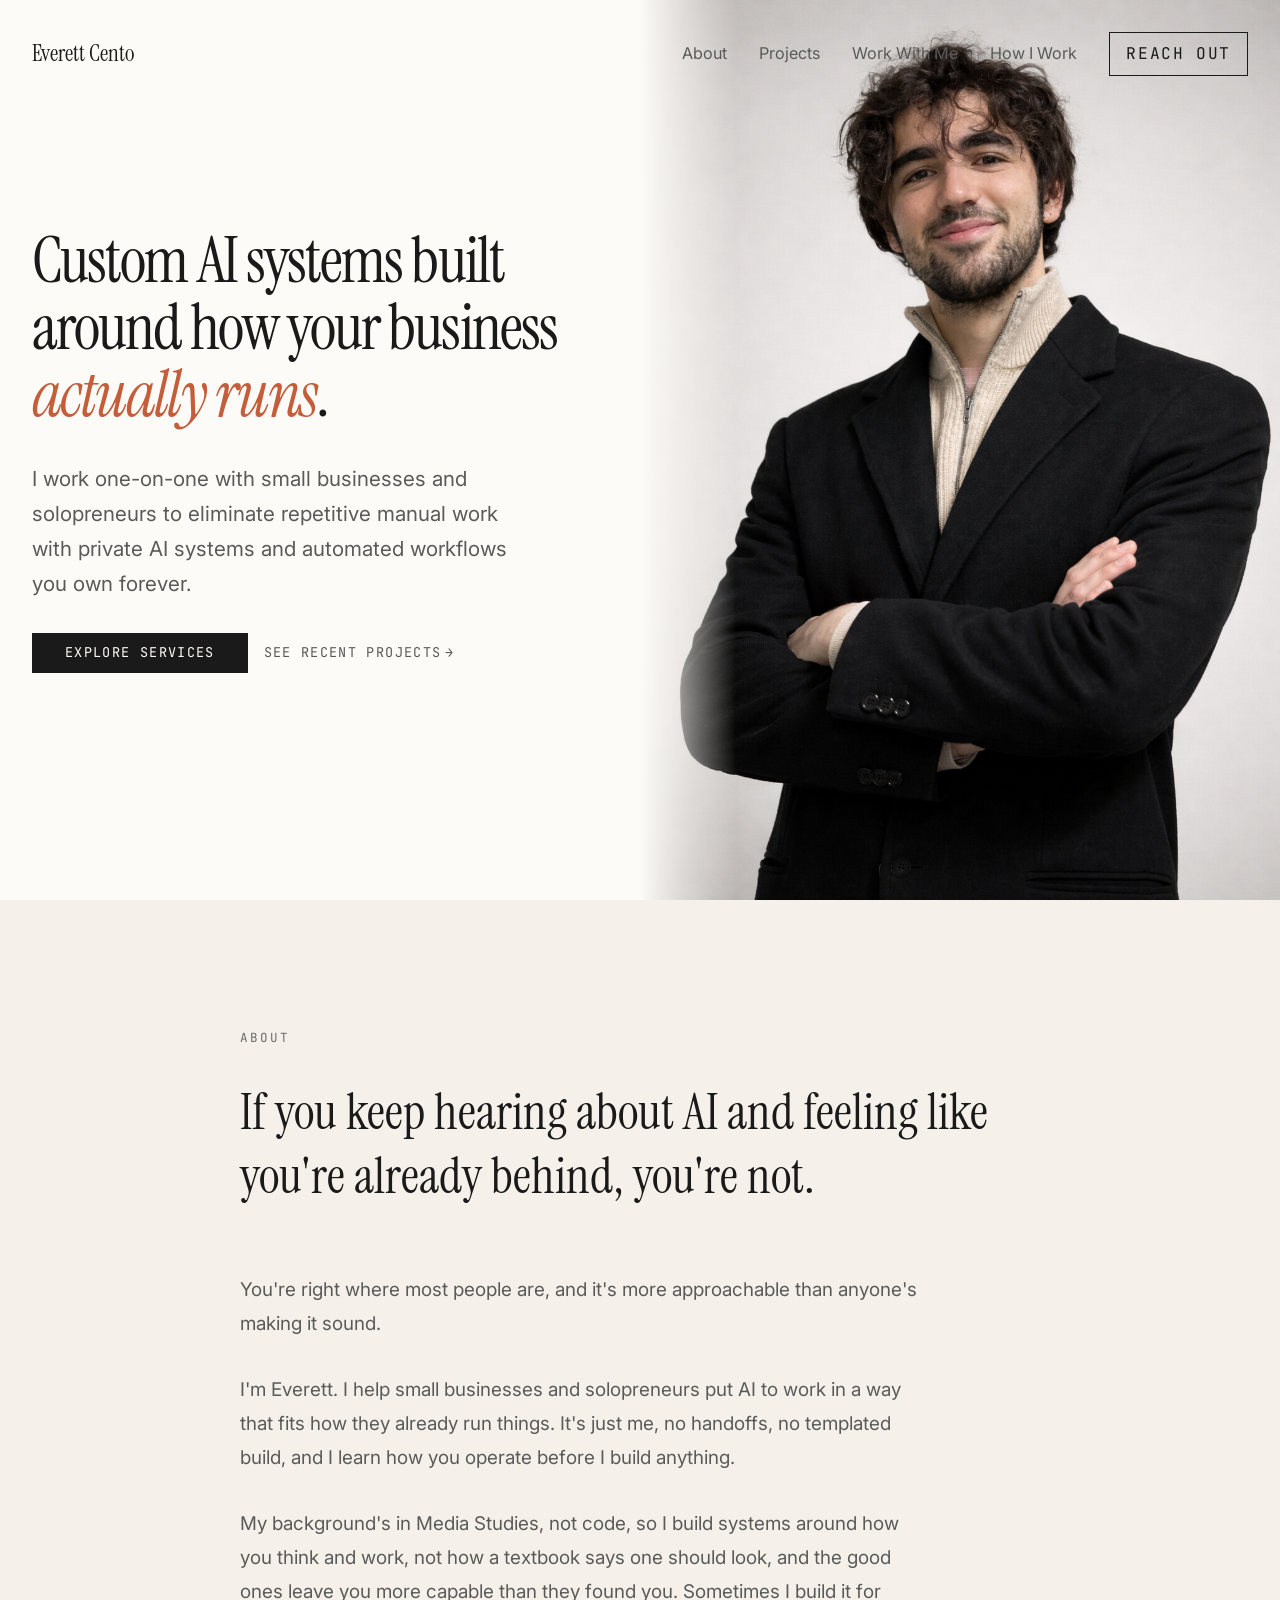
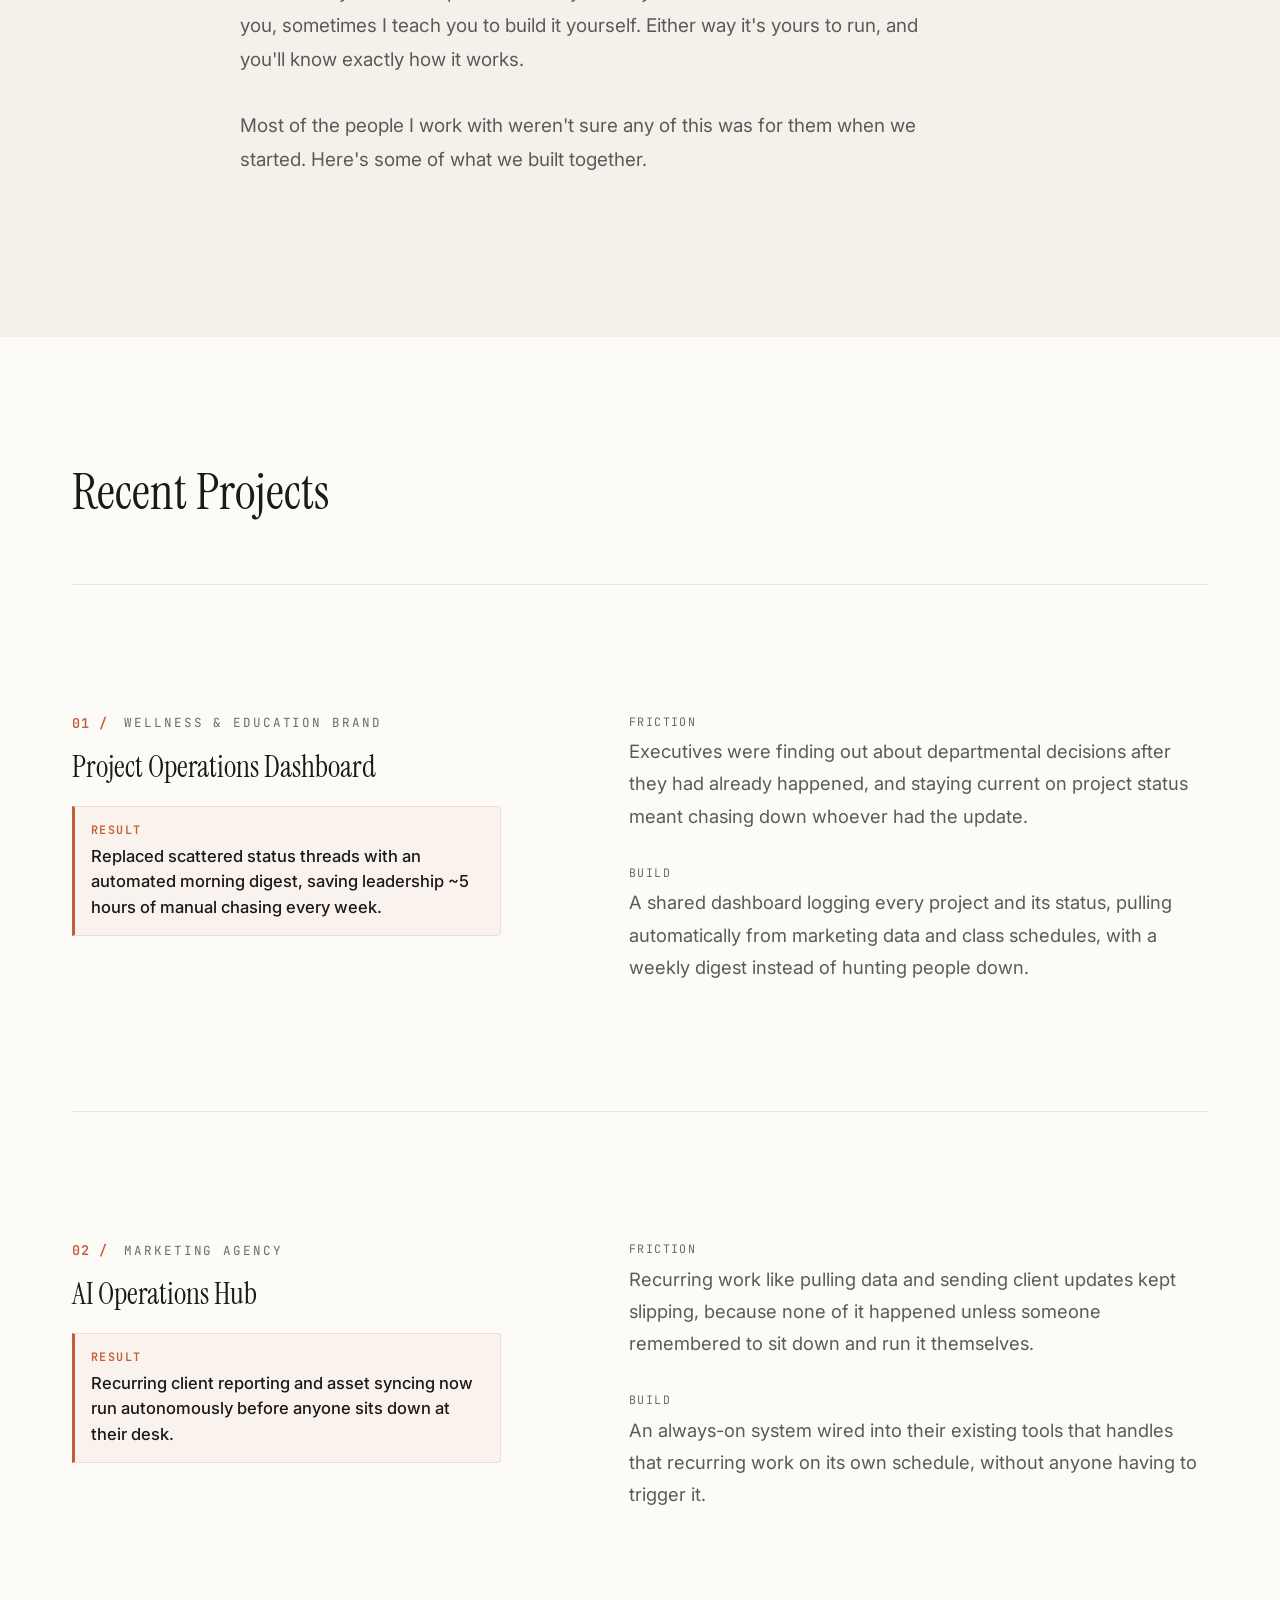
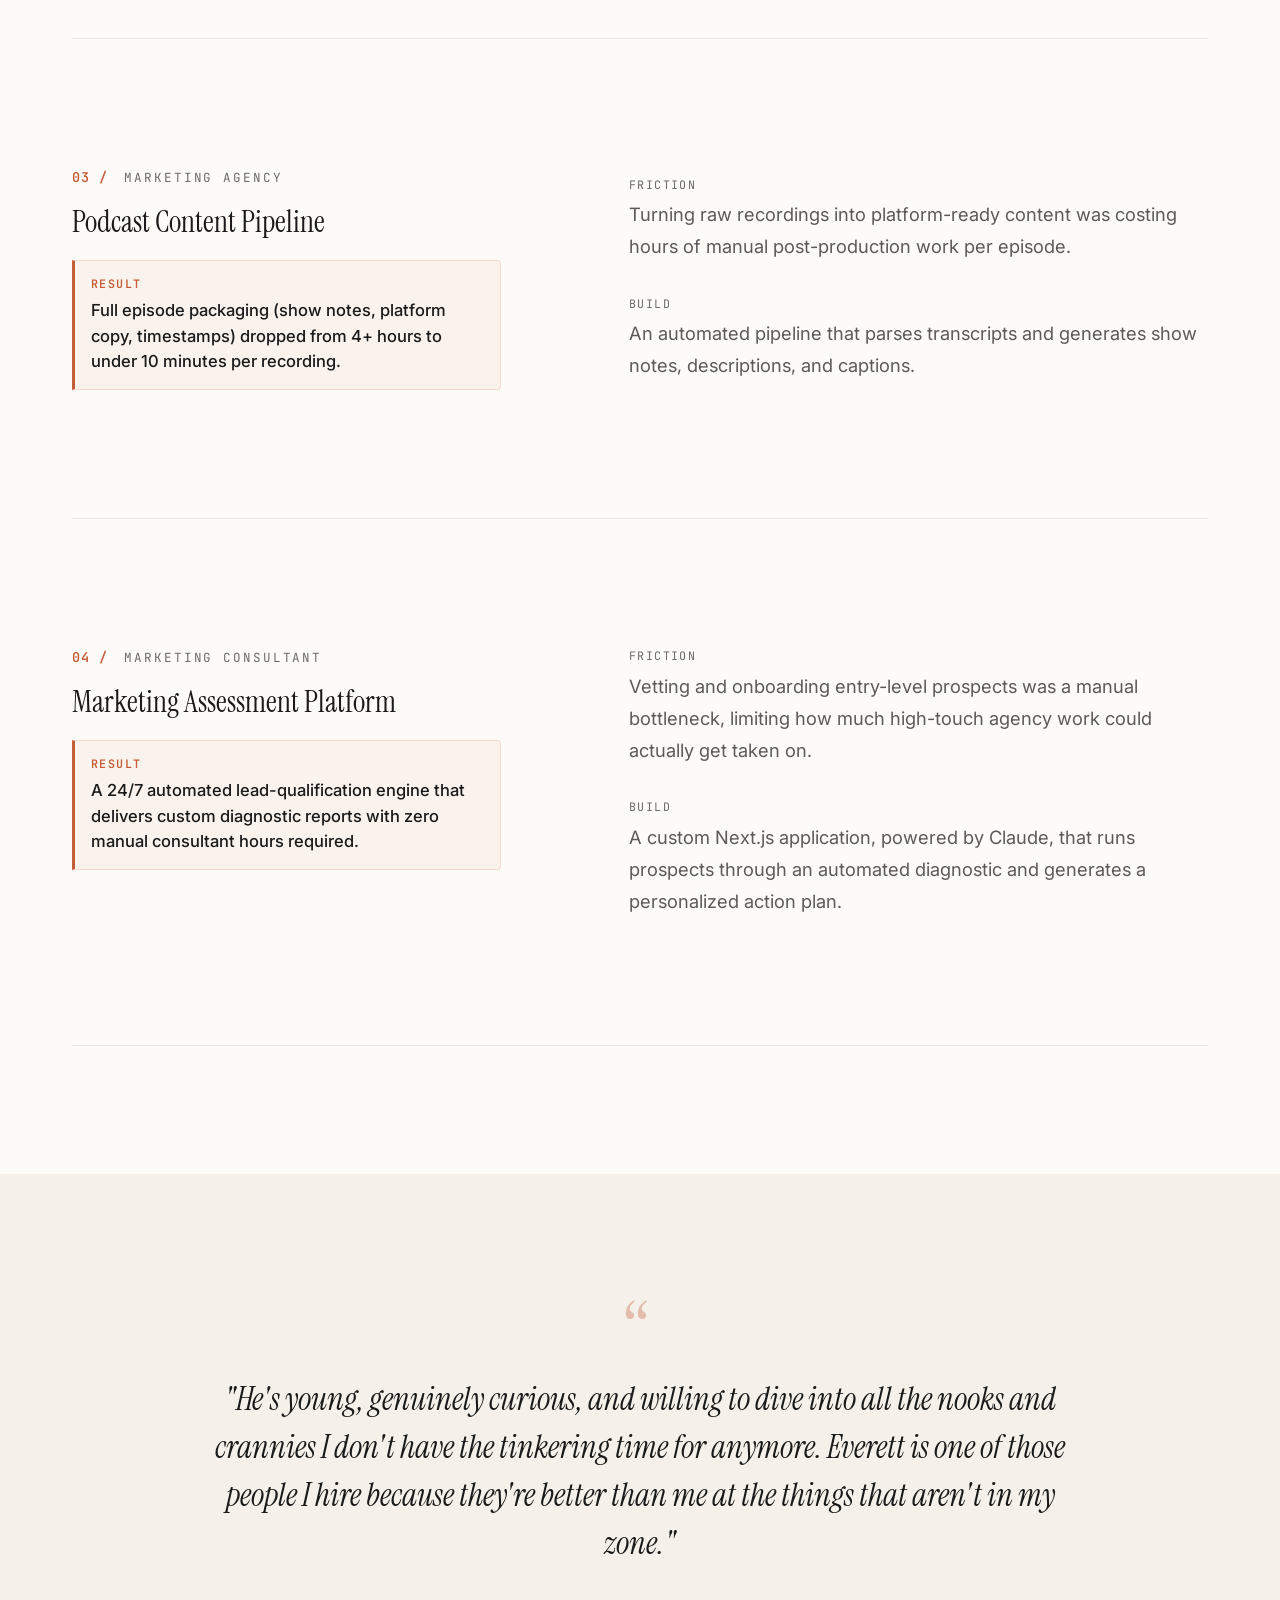
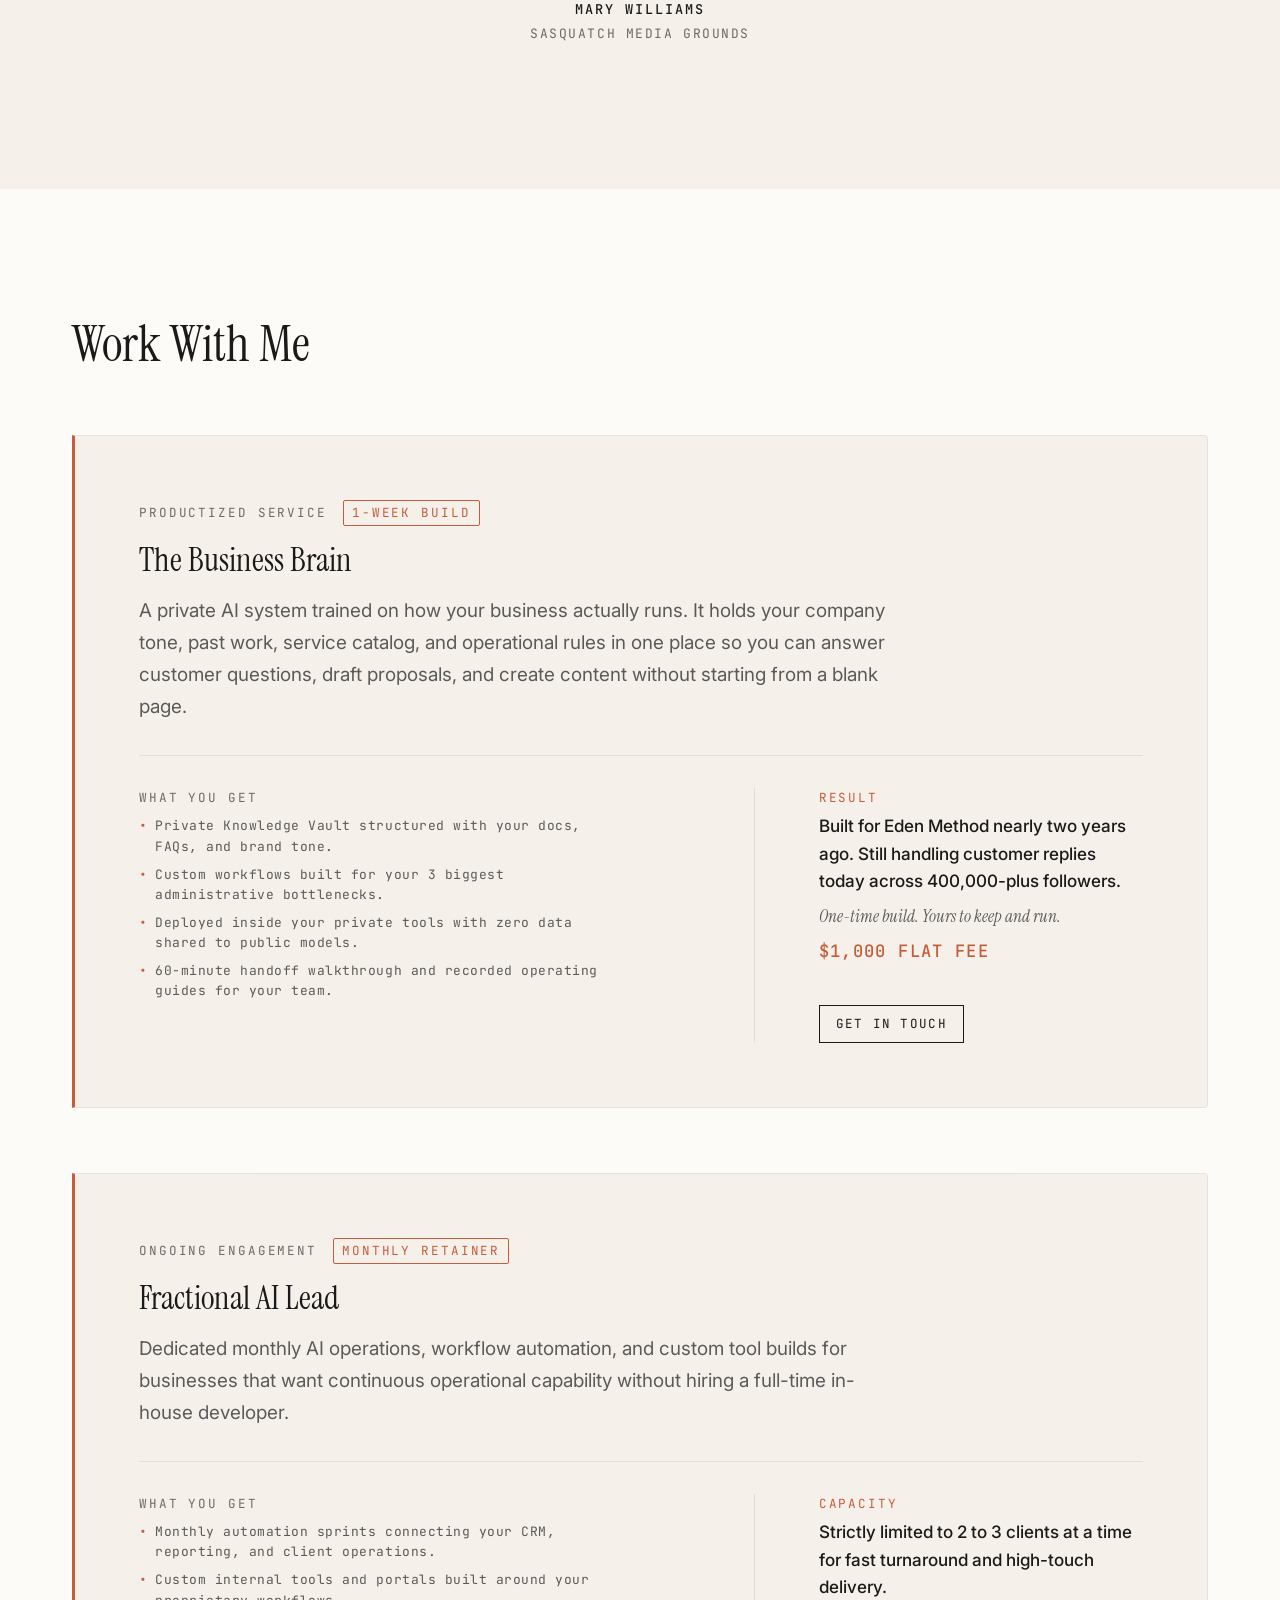
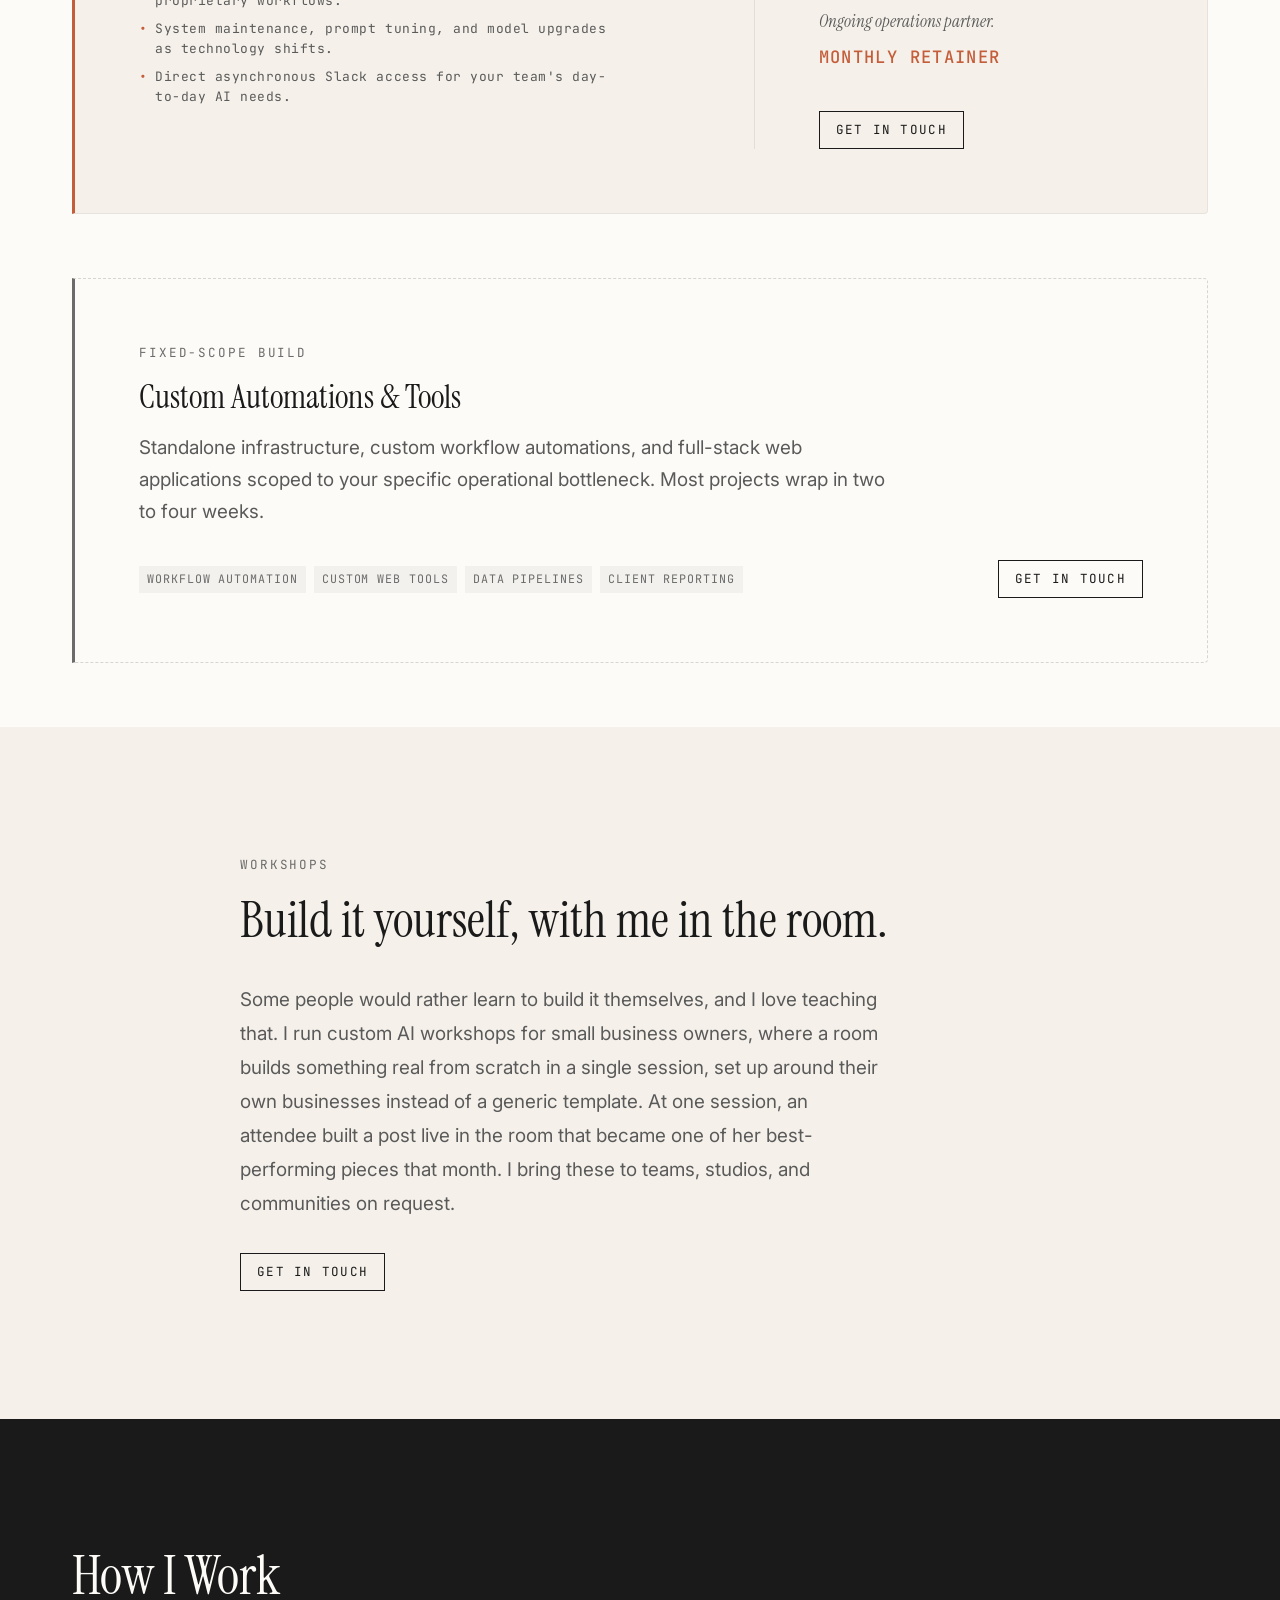
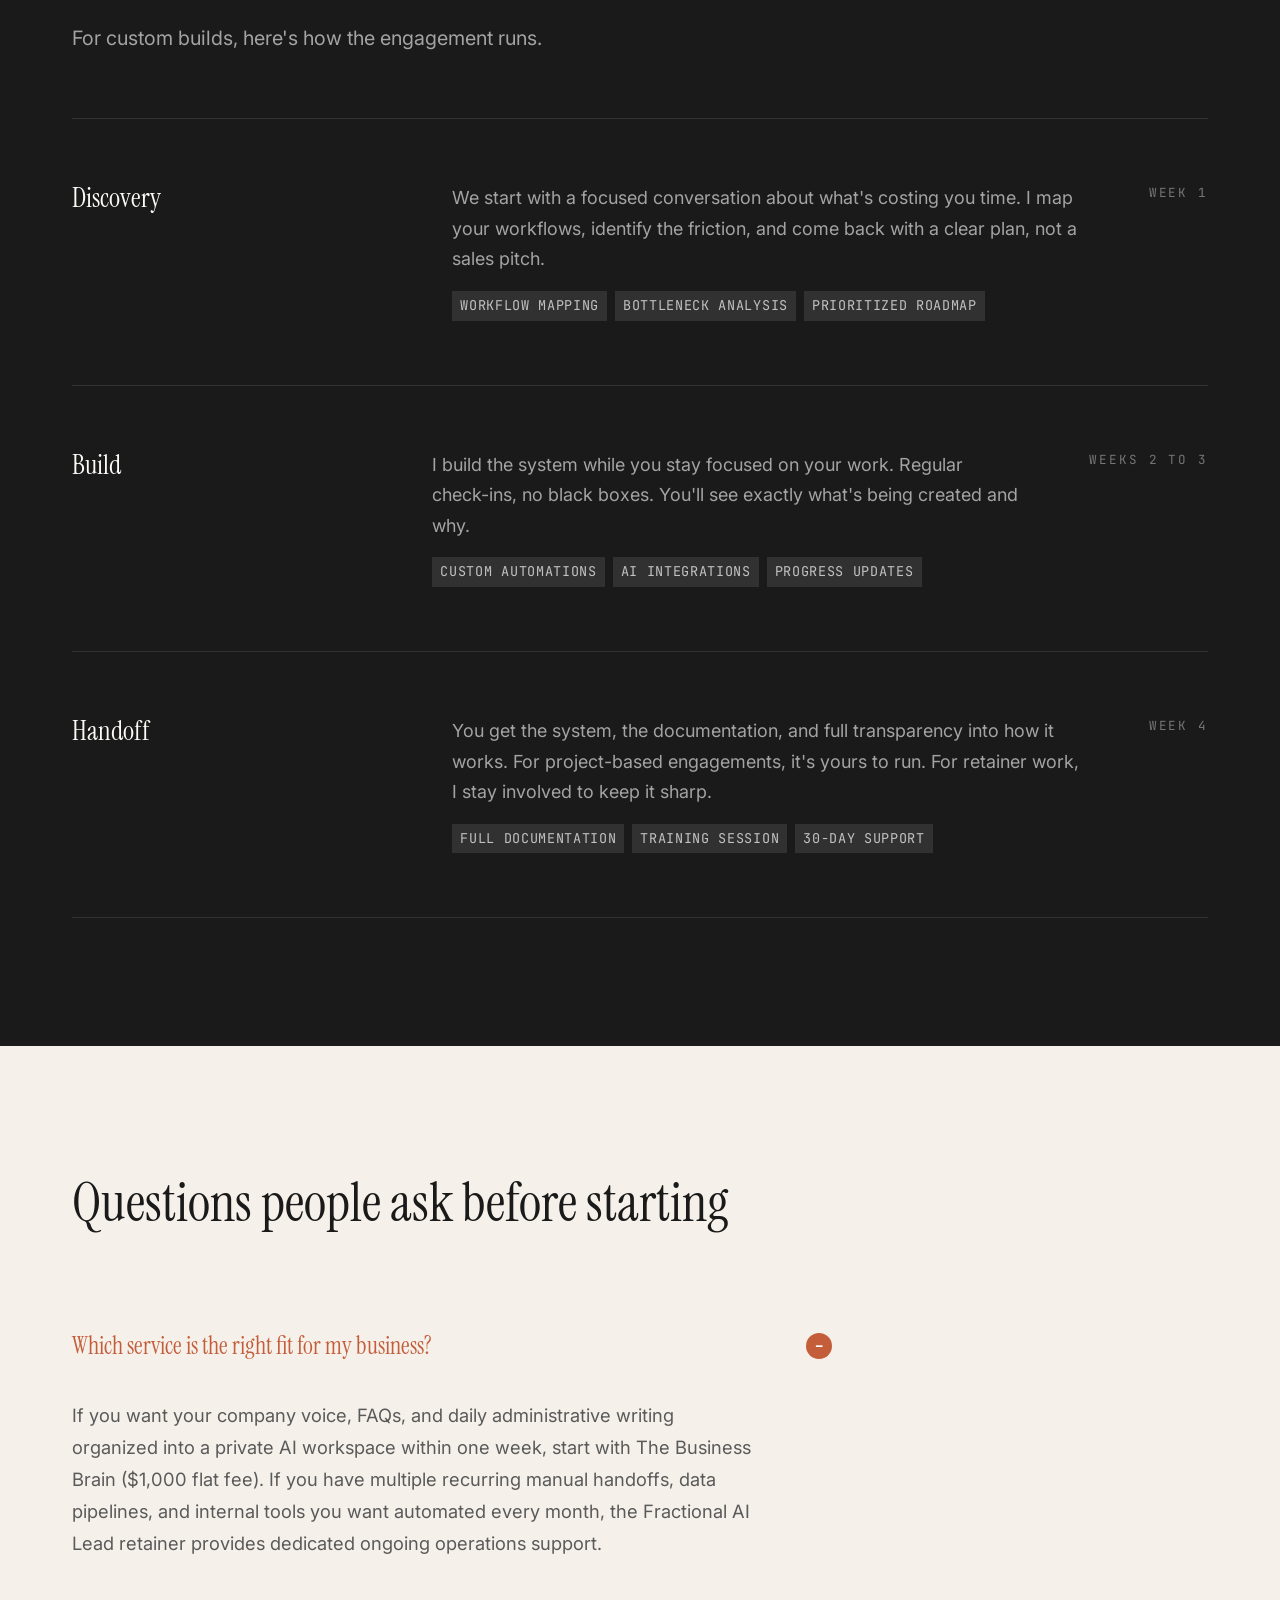
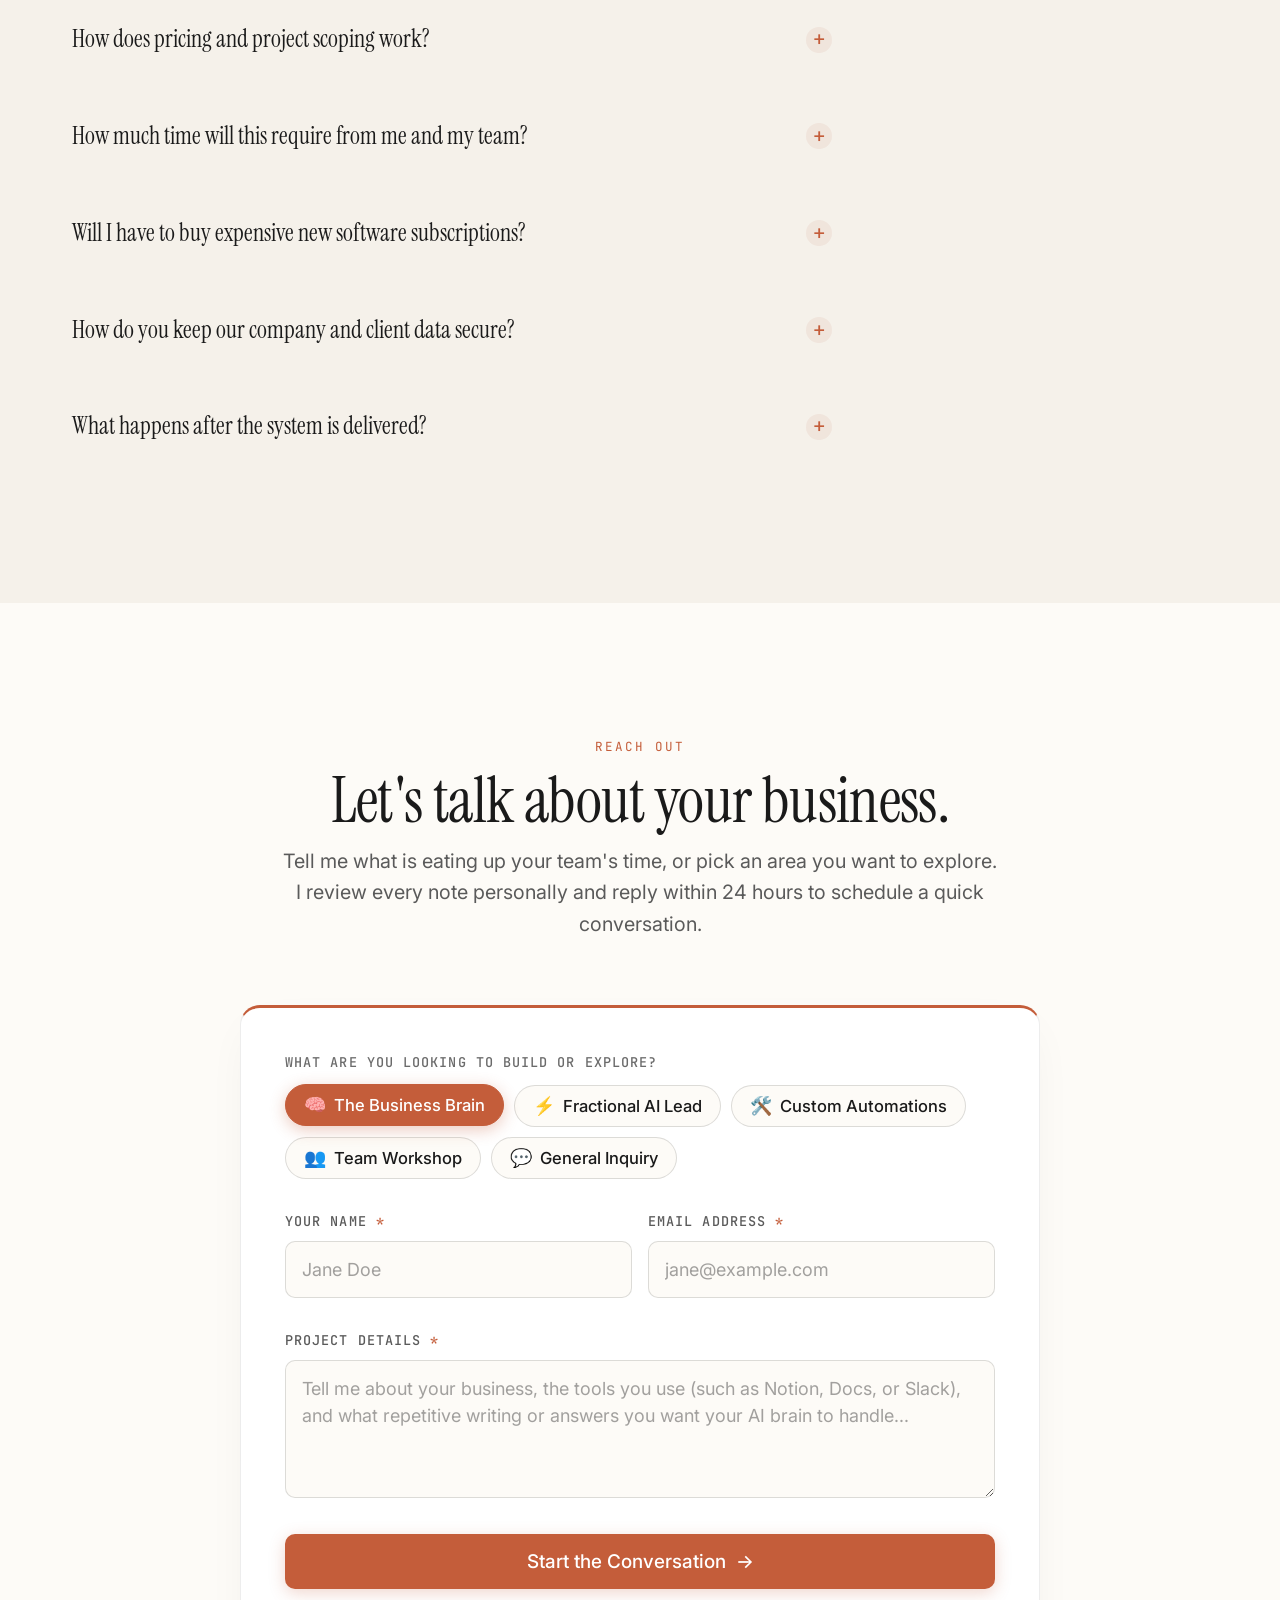
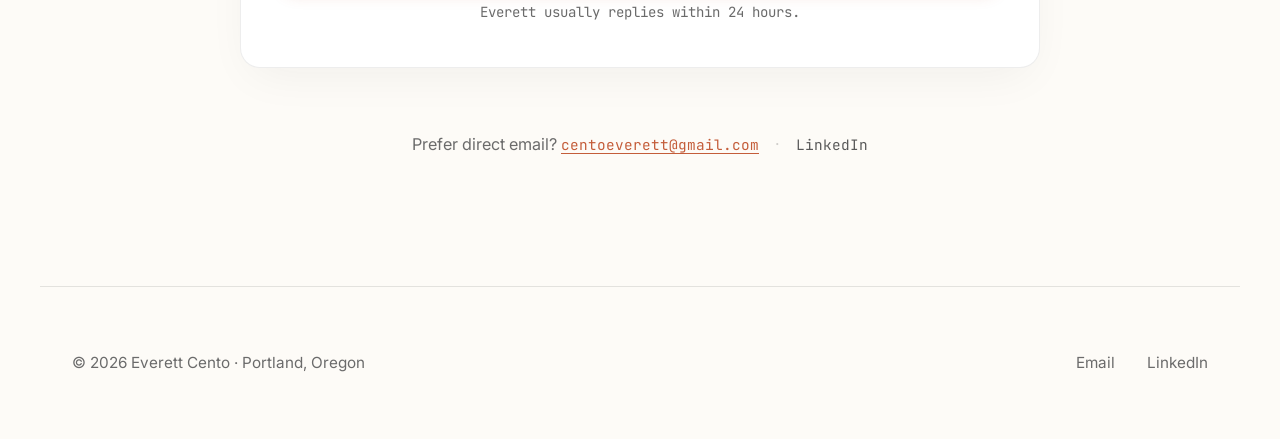
==== commit 6e9cb0a7: "Refactor landing page copy, offerings architecture, and editorial visual rhythm" ====
--- a/index.html
+++ b/index.html
@@ -59,17 +59,25 @@
             { "@type": "Country", "name": "United States" }
           ],
           "description": "One-on-one AI setup and custom automation for small businesses and solopreneurs, based in Portland and working across the US and remotely.",
-          "makesOffer": {
-            "@type": "Offer",
-            "name": "The Business Brain",
-            "priceSpecification": { "@type": "PriceSpecification", "price": "1000", "priceCurrency": "USD", "description": "Starting at $1,000, one-time build" }
-          }
+          "makesOffer": [
+            {
+              "@type": "Offer",
+              "name": "The Business Brain",
+              "priceSpecification": { "@type": "PriceSpecification", "price": "1000", "priceCurrency": "USD", "description": "$1,000 flat fee, one-time build" }
+            },
+            {
+              "@type": "Offer",
+              "name": "Fractional AI Lead",
+              "description": "Monthly retainer for ongoing AI operations, automation sprints, and custom tool builds"
+            }
+          ]
         },
         {
           "@type": "FAQPage",
           "@id": "https://everettcento.com/#faq",
           "mainEntity": [
-            { "@type": "Question", "name": "How much does it cost to hire someone to set up AI for a small business?", "acceptedAnswer": { "@type": "Answer", "text": "It depends on scope. The Business Brain, my productized offering, starts at $1,000 and is a one-time build. Custom projects are quoted per project after a short discovery conversation. There is no long enterprise contract and no per-seat software to buy on top." } },
+            { "@type": "Question", "name": "How does pricing and project scoping work?", "acceptedAnswer": { "@type": "Answer", "text": "The Business Brain is a flat $1,000 one-time build completed in one week. Fractional AI Lead engagements run as monthly retainers with dedicated automation sprints. Custom standalone projects are quoted as fixed-price bids after a short discovery call. There is no long enterprise contract and no per-seat software to buy on top." } },
+            { "@type": "Question", "name": "Which service is the right fit for my business?", "acceptedAnswer": { "@type": "Answer", "text": "If you want your company voice, FAQs, and daily administrative writing organized into a private AI workspace within one week, start with The Business Brain ($1,000 flat fee). If you have multiple recurring manual handoffs, data pipelines, and internal tools you want automated every month, the Fractional AI Lead retainer provides dedicated ongoing operations support." } },
             { "@type": "Question", "name": "I'm not technical and don't know where to start. Is my business ready for AI?", "acceptedAnswer": { "@type": "Answer", "text": "If you keep hearing about AI and feel behind, you are not. Most people I work with felt the same at the start. The first step is a conversation about how you actually work, then picking one or two high-return uses and building those first, rather than a large AI transformation." } },
             { "@type": "Question", "name": "What does a first project look like?", "acceptedAnswer": { "@type": "Answer", "text": "It starts with discovery: I learn how you operate and find the one or two places AI pays off fastest. Then I build those, connected to the tools you already use. Then handoff: you get something you own and know how to run, not a black box you depend on me for." } },
             { "@type": "Question", "name": "Will I own what you build?", "acceptedAnswer": { "@type": "Answer", "text": "Yes. That is the point. I build on tools and accounts you control, and either hand over a system you operate yourself or teach you to build it. The goal is to leave you more capable than I found you, not dependent on me." } },
@@ -101,8 +109,12 @@
         <section class="hero" aria-labelledby="hero-heading">
             <div class="hero-split">
                 <div class="hero-content">
-                    <h1 id="hero-heading">AI built around <em>your business</em>, not around a template.</h1>
-                    <p class="hero-intro">I work one-on-one with small businesses and solopreneurs, learning how you operate before I build AI that fits.</p>
+                    <h1 id="hero-heading">Custom AI systems built around how your business <em>actually runs</em>.</h1>
+                    <p class="hero-intro">I work one-on-one with small businesses and solopreneurs to eliminate repetitive manual work with private AI systems and automated workflows you own forever.</p>
+                    <div class="hero-actions">
+                        <a href="#offerings" class="hero-cta">Explore Services</a>
+                        <a href="#work" class="hero-secondary-link">See Recent Projects <span aria-hidden="true">&rarr;</span></a>
+                    </div>
                 </div>
                 <div class="hero-image">
                     <img src="everett-cento.png" alt="Everett Cento" width="800" height="1000" loading="eager" fetchpriority="high" />
@@ -134,55 +146,99 @@
                 </div>
 
                 <div class="work-list">
-                    <article class="work-item animate-fade-up">
-                        <div class="work-item-header">
-                            <span class="label">Embedded AI Partner</span>
-                            <span class="label work-item-client">Wellness &amp; Education Brand</span>
-                        </div>
-                        <h3>Project Operations Dashboard</h3>
-                        <div class="work-item-summary">
-                            <p><strong>Friction:</strong> Executives were finding out about departmental decisions after they'd already happened, and staying current on project status meant chasing down whoever had the update.</p>
-                            <p><strong>Build:</strong> A shared dashboard logging every project and its status, pulling automatically from marketing data and class schedules, with a weekly digest instead of hunting people down.</p>
-                            <p><strong>Result:</strong> Replaced scattered status threads with an automated morning digest, saving leadership ~5 hours of manual chasing every week.</p>
+                    <article class="work-row animate-fade-up">
+                        <div class="work-row-meta">
+                            <div class="work-item-header">
+                                <span class="work-index">01 /</span>
+                                <span class="label">Wellness &amp; Education Brand</span>
+                            </div>
+                            <h3>Project Operations Dashboard</h3>
+                            <div class="work-item-outcome">
+                                <span class="work-outcome-tag">Result</span>
+                                <p>Replaced scattered status threads with an automated morning digest, saving leadership ~5 hours of manual chasing every week.</p>
+                            </div>
+                        </div>
+                        <div class="work-row-body">
+                            <div class="work-story-block">
+                                <span class="work-story-label">Friction</span>
+                                <p>Executives were finding out about departmental decisions after they had already happened, and staying current on project status meant chasing down whoever had the update.</p>
+                            </div>
+                            <div class="work-story-block">
+                                <span class="work-story-label">Build</span>
+                                <p>A shared dashboard logging every project and its status, pulling automatically from marketing data and class schedules, with a weekly digest instead of hunting people down.</p>
+                            </div>
                         </div>
                     </article>
 
-                    <article class="work-item animate-fade-up">
-                        <div class="work-item-header">
-                            <span class="label">AI Infrastructure</span>
-                            <span class="label work-item-client">Marketing Agency</span>
-                        </div>
-                        <h3>AI Operations Hub</h3>
-                        <div class="work-item-summary">
-                            <p><strong>Friction:</strong> Recurring work like pulling data and sending client updates kept slipping, because none of it happened unless someone remembered to sit down and run it themselves.</p>
-                            <p><strong>Build:</strong> An always-on system wired into their existing tools that handles that recurring work on its own schedule, without anyone having to trigger it.</p>
-                            <p><strong>Result:</strong> Recurring client reporting and asset syncing now run autonomously before anyone sits down at their desk.</p>
+                    <article class="work-row animate-fade-up">
+                        <div class="work-row-meta">
+                            <div class="work-item-header">
+                                <span class="work-index">02 /</span>
+                                <span class="label">Marketing Agency</span>
+                            </div>
+                            <h3>AI Operations Hub</h3>
+                            <div class="work-item-outcome">
+                                <span class="work-outcome-tag">Result</span>
+                                <p>Recurring client reporting and asset syncing now run autonomously before anyone sits down at their desk.</p>
+                            </div>
+                        </div>
+                        <div class="work-row-body">
+                            <div class="work-story-block">
+                                <span class="work-story-label">Friction</span>
+                                <p>Recurring work like pulling data and sending client updates kept slipping, because none of it happened unless someone remembered to sit down and run it themselves.</p>
+                            </div>
+                            <div class="work-story-block">
+                                <span class="work-story-label">Build</span>
+                                <p>An always-on system wired into their existing tools that handles that recurring work on its own schedule, without anyone having to trigger it.</p>
+                            </div>
                         </div>
                     </article>
 
-                    <article class="work-item animate-fade-up">
-                        <div class="work-item-header">
-                            <span class="label">Content Pipeline</span>
-                            <span class="label work-item-client">Marketing Agency</span>
-                        </div>
-                        <h3>Podcast Content Pipeline</h3>
-                        <div class="work-item-summary">
-                            <p><strong>Friction:</strong> Turning raw recordings into platform-ready content was costing hours of manual post-production work per episode.</p>
-                            <p><strong>Build:</strong> An automated pipeline that parses transcripts and generates show notes, descriptions, and captions.</p>
-                            <p><strong>Result:</strong> Full episode packaging (show notes, platform copy, timestamps) dropped from 4+ hours to under 10 minutes per recording.</p>
+                    <article class="work-row animate-fade-up">
+                        <div class="work-row-meta">
+                            <div class="work-item-header">
+                                <span class="work-index">03 /</span>
+                                <span class="label">Marketing Agency</span>
+                            </div>
+                            <h3>Podcast Content Pipeline</h3>
+                            <div class="work-item-outcome">
+                                <span class="work-outcome-tag">Result</span>
+                                <p>Full episode packaging (show notes, platform copy, timestamps) dropped from 4+ hours to under 10 minutes per recording.</p>
+                            </div>
+                        </div>
+                        <div class="work-row-body">
+                            <div class="work-story-block">
+                                <span class="work-story-label">Friction</span>
+                                <p>Turning raw recordings into platform-ready content was costing hours of manual post-production work per episode.</p>
+                            </div>
+                            <div class="work-story-block">
+                                <span class="work-story-label">Build</span>
+                                <p>An automated pipeline that parses transcripts and generates show notes, descriptions, and captions.</p>
+                            </div>
                         </div>
                     </article>
 
-                    <article class="work-item animate-fade-up">
-                        <div class="work-item-header">
-                            <span class="label">Full-Stack Development</span>
-                            <span class="label work-item-client">Marketing Consultant</span>
-                        </div>
-                        <h3>Marketing Assessment Platform</h3>
-                        <div class="work-item-summary">
-                            <p><strong>Friction:</strong> Vetting and onboarding entry-level prospects was a manual bottleneck, limiting how much high-touch agency work could actually get taken on.</p>
-                            <p><strong>Build:</strong> A custom Next.js application, powered by Claude, that runs prospects through an automated diagnostic and generates a personalized action plan.</p>
-                            <p><strong>Result:</strong> A 24/7 automated lead-qualification engine that delivers custom diagnostic reports with zero manual consultant hours required.</p>
+                    <article class="work-row animate-fade-up">
+                        <div class="work-row-meta">
+                            <div class="work-item-header">
+                                <span class="work-index">04 /</span>
+                                <span class="label">Marketing Consultant</span>
+                            </div>
+                            <h3>Marketing Assessment Platform</h3>
+                            <div class="work-item-outcome">
+                                <span class="work-outcome-tag">Result</span>
+                                <p>A 24/7 automated lead-qualification engine that delivers custom diagnostic reports with zero manual consultant hours required.</p>
+                            </div>
+                        </div>
+                        <div class="work-row-body">
+                            <div class="work-story-block">
+                                <span class="work-story-label">Friction</span>
+                                <p>Vetting and onboarding entry-level prospects was a manual bottleneck, limiting how much high-touch agency work could actually get taken on.</p>
+                            </div>
+                            <div class="work-story-block">
+                                <span class="work-story-label">Build</span>
+                                <p>A custom Next.js application, powered by Claude, that runs prospects through an automated diagnostic and generates a personalized action plan.</p>
+                            </div>
                         </div>
                     </article>
                 </div>
@@ -212,42 +268,79 @@
                     <h2 id="offerings-heading">Work With Me</h2>
                 </div>
                 <div class="offerings-list">
+                    <!-- 1. The Business Brain -->
                     <div class="offering-item animate-fade-up">
                         <div class="offering-item-header">
                             <span class="label">Productized Service</span>
-                            <span class="label offering-type">One-Time Build</span>
+                            <span class="label offering-type">1-Week Build</span>
                         </div>
                         <h3>The Business Brain</h3>
-                        <p class="offering-description">A workspace that knows your business the way you do, and writes and talks the way you do. Built once, handed off in the tool you already use. Answer a customer email, explain your policy, draft a post, all without starting from a blank page every time.</p>
+                        <p class="offering-description">A private AI system trained on how your business actually runs. It holds your company tone, past work, service catalog, and operational rules in one place so you can answer customer questions, draft proposals, and create content without starting from a blank page.</p>
                         <div class="offering-item-content">
                             <div class="offering-deliverables">
                                 <p class="label">What you get</p>
                                 <ul>
-                                    <li>A short discovery conversation about how your business actually runs.</li>
-                                    <li>A voice and knowledge workspace built around that.</li>
-                                    <li>A walkthrough on making small updates yourself.</li>
+                                    <li>Private Knowledge Vault structured with your docs, FAQs, and brand tone.</li>
+                                    <li>Custom workflows built for your 3 biggest administrative bottlenecks.</li>
+                                    <li>Deployed inside your private tools with zero data shared to public models.</li>
+                                    <li>60-minute handoff walkthrough and recorded operating guides for your team.</li>
                                 </ul>
                             </div>
                             <div class="offering-result">
-                                <span class="label">Result</span>
-                                <p>I built one for myself, it's what's running behind everything I put out. I built one for Eden Method almost two years ago. It's still replying to their customer comments today, about an hour a day across 400,000-plus followers.</p>
-                                <p class="offering-tagline">One time build, yours to keep.</p>
-                                <p class="offering-price">Starting at $1,000</p>
-                            </div>
-                        </div>
-                        <a href="#contact" class="offering-custom-cta offering-engine-cta" data-scope="business-brain">Get in touch</a>
-                    </div>
+                                <div>
+                                    <span class="label">Result</span>
+                                    <p>Built for Eden Method nearly two years ago. Still handling customer replies today across 400,000-plus followers.</p>
+                                    <p class="offering-tagline">One-time build. Yours to keep and run.</p>
+                                    <p class="offering-price">$1,000 flat fee</p>
+                                </div>
+                                <a href="#contact" class="offering-custom-cta offering-engine-cta" data-scope="business-brain">Get in touch</a>
+                            </div>
+                        </div>
+                    </div>
+
+                    <!-- 2. Fractional AI Lead -->
+                    <div class="offering-item animate-fade-up">
+                        <div class="offering-item-header">
+                            <span class="label">Ongoing Engagement</span>
+                            <span class="label offering-type">Monthly Retainer</span>
+                        </div>
+                        <h3>Fractional AI Lead</h3>
+                        <p class="offering-description">Dedicated monthly AI operations, workflow automation, and custom tool builds for businesses that want continuous operational capability without hiring a full-time in-house developer.</p>
+                        <div class="offering-item-content">
+                            <div class="offering-deliverables">
+                                <p class="label">What you get</p>
+                                <ul>
+                                    <li>Monthly automation sprints connecting your CRM, reporting, and client operations.</li>
+                                    <li>Custom internal tools and portals built around your proprietary workflows.</li>
+                                    <li>System maintenance, prompt tuning, and model upgrades as technology shifts.</li>
+                                    <li>Direct asynchronous Slack access for your team's day-to-day AI needs.</li>
+                                </ul>
+                            </div>
+                            <div class="offering-result">
+                                <div>
+                                    <span class="label">Capacity</span>
+                                    <p>Strictly limited to 2 to 3 clients at a time for fast turnaround and high-touch delivery.</p>
+                                    <p class="offering-tagline">Ongoing operations partner.</p>
+                                    <p class="offering-price">Monthly Retainer</p>
+                                </div>
+                                <a href="#contact" class="offering-custom-cta offering-engine-cta" data-scope="retainer">Get in touch</a>
+                            </div>
+                        </div>
+                    </div>
+
+                    <!-- 3. Custom Automations & Tools -->
                     <div class="offering-item offering-item-custom animate-fade-up">
                         <div class="offering-item-header">
-                            <span class="label">Custom Project</span>
-                        </div>
-                        <h3>Custom Builds</h3>
-                        <p class="offering-description">AI infrastructure, automations, and full-stack applications built to your specific situation. Most wrap in a few weeks, and scope and pricing follow the conversation.</p>
+                            <span class="label">Fixed-Scope Build</span>
+                        </div>
+                        <h3>Custom Automations &amp; Tools</h3>
+                        <p class="offering-description">Standalone infrastructure, custom workflow automations, and full-stack web applications scoped to your specific operational bottleneck. Most projects wrap in two to four weeks.</p>
                         <div class="offering-custom-footer">
                             <ul class="offering-custom-types">
-                                <li>AI Infrastructure</li>
                                 <li>Workflow Automation</li>
-                                <li>Full-Stack Development</li>
+                                <li>Custom Web Tools</li>
+                                <li>Data Pipelines</li>
+                                <li>Client Reporting</li>
                             </ul>
                             <a href="#contact" class="offering-custom-cta" data-scope="workflow">Get in touch</a>
                         </div>
@@ -298,7 +391,7 @@
                                 <li>Progress Updates</li>
                             </ul>
                         </div>
-                        <span class="label">Weeks 2–3</span>
+                        <span class="label">Weeks 2 to 3</span>
                     </div>
                     <div class="service-item animate-fade-up" data-delay="2">
                         <h3>Handoff</h3>
@@ -325,14 +418,27 @@
                 <div class="faq-list">
                     <div class="faq-item is-open">
                         <h3 class="faq-q-heading">
-                            <button class="faq-q" type="button" aria-expanded="true" aria-controls="faq-a1">
+                            <button class="faq-q" type="button" aria-expanded="true" aria-controls="faq-a-which">
+                                <span>Which service is the right fit for my business?</span>
+                                <span class="faq-icon" aria-hidden="true"></span>
+                            </button>
+                        </h3>
+                        <div class="faq-a" id="faq-a-which">
+                            <div class="faq-a-inner">
+                                <p>If you want your company voice, FAQs, and daily administrative writing organized into a private AI workspace within one week, start with The Business Brain ($1,000 flat fee). If you have multiple recurring manual handoffs, data pipelines, and internal tools you want automated every month, the Fractional AI Lead retainer provides dedicated ongoing operations support.</p>
+                            </div>
+                        </div>
+                    </div>
+                    <div class="faq-item">
+                        <h3 class="faq-q-heading">
+                            <button class="faq-q" type="button" aria-expanded="false" aria-controls="faq-a1">
                                 <span>How does pricing and project scoping work?</span>
                                 <span class="faq-icon" aria-hidden="true"></span>
                             </button>
                         </h3>
                         <div class="faq-a" id="faq-a1">
                             <div class="faq-a-inner">
-                                <p>The Business Brain is a flat $1,000 one-time build. Custom projects (automations, custom web tools, and dashboards) are quoted as fixed-price bids after a short discovery call, typically completed in 2 to 4 weeks. You’ll always know the exact deliverables, timeline, and investment before we start, with zero hidden retainers or hourly surprises.</p>
+                                <p>The Business Brain is a flat $1,000 one-time build completed in one week. Fractional AI Lead engagements run as monthly retainers with dedicated automation sprints. Custom standalone projects are quoted as fixed-price bids after a short discovery call, typically completed in two to four weeks. You will always know the exact deliverables, timeline, and investment before we start, with zero hidden retainers or hourly surprises.</p>
                             </div>
                         </div>
                     </div>
@@ -391,13 +497,13 @@
                 </div>
             </div>
         </section>
-        <!-- Contact / Project Scope Form -->
+        <!-- Contact / Reach Out Form -->
         <section class="contact" id="contact" aria-labelledby="contact-heading">
             <div class="container animate-fade-up">
                 <div class="contact-header">
-                    <p class="label">Project Scope</p>
-                    <h2 id="contact-heading">Let's figure out what you need.</h2>
-                    <p class="contact-subhead">Most projects start with a 20-minute conversation. Pick what you're exploring or tell me what's on your mind.</p>
+                    <p class="label">Reach Out</p>
+                    <h2 id="contact-heading">Let's talk about your business.</h2>
+                    <p class="contact-subhead">Tell me what is eating up your team's time, or pick an area you want to explore. I review every note personally and reply within 24 hours to schedule a quick conversation.</p>
                 </div>
 
                 <div class="scope-card">
@@ -410,26 +516,26 @@
                         <!-- FormSubmit config -->
                         <input type="hidden" name="_captcha" value="false">
                         <input type="hidden" name="_template" value="table">
-                        <input type="hidden" name="_subject" id="form-subject" value="[Project Scope] The Business Brain inquiry">
+                        <input type="hidden" name="_subject" id="form-subject" value="[Inquiry] The Business Brain">
                         <input type="hidden" name="Project Type" id="form-project-type" value="The Business Brain">
 
                         <!-- Chip Selector -->
                         <div class="scope-group">
                             <label class="scope-label" id="scope-chips-label">What are you looking to build or explore?</label>
                             <div class="scope-chips" role="radiogroup" aria-labelledby="scope-chips-label">
-                                <button type="button" role="radio" aria-checked="true" class="scope-chip is-active" data-scope="business-brain" data-prompt="Tell me about your business, the tools you use (e.g. Notion, Docs, Slack), and what repetitive writing or answers you want it to handle..." data-title="The Business Brain">
+                                <button type="button" role="radio" aria-checked="true" class="scope-chip is-active" data-scope="business-brain" data-prompt="Tell me about your business, the tools you use (such as Notion, Docs, or Slack), and what repetitive writing or answers you want your AI brain to handle..." data-title="The Business Brain">
                                     <span class="chip-icon">🧠</span> The Business Brain
                                 </button>
-                                <button type="button" role="radio" aria-checked="false" class="scope-chip" data-scope="workflow" data-prompt="Tell me about the repetitive task, manual handoff, or tools you want to connect (e.g. Airtable, Zapier, CRM, email)..." data-title="Workflow Automation">
-                                    <span class="chip-icon">⚡</span> Workflow Automation
+                                <button type="button" role="radio" aria-checked="false" class="scope-chip" data-scope="retainer" data-prompt="Tell me about your current operations, the tools you run on, and the recurring manual bottlenecks you want automated every month..." data-title="Fractional AI Lead">
+                                    <span class="chip-icon">⚡</span> Fractional AI Lead
                                 </button>
-                                <button type="button" role="radio" aria-checked="false" class="scope-chip" data-scope="web-tool" data-prompt="What kind of web application, portal, or internal dashboard do you need built, and who will be using it..." data-title="Custom Web Tool / App">
-                                    <span class="chip-icon">💻</span> Custom Web Tool / App
+                                <button type="button" role="radio" aria-checked="false" class="scope-chip" data-scope="workflow" data-prompt="Tell me about the repetitive task, manual handoff, or tools you want to connect (such as Airtable, Make, CRM, or email)..." data-title="Custom Automations & Tools">
+                                    <span class="chip-icon">🛠️</span> Custom Automations
                                 </button>
-                                <button type="button" role="radio" aria-checked="false" class="scope-chip" data-scope="workshop" data-prompt="Tell me about your team or community, your rough timeline, and what you'd like everyone to build together..." data-title="Team Workshop">
+                                <button type="button" role="radio" aria-checked="false" class="scope-chip" data-scope="workshop" data-prompt="Tell me about your team or community, your rough timeline, and what you would like everyone to build together..." data-title="Team Workshop">
                                     <span class="chip-icon">👥</span> Team Workshop
                                 </button>
-                                <button type="button" role="radio" aria-checked="false" class="scope-chip" data-scope="general" data-prompt="Tell me what's on your mind, where you're feeling friction in your operations, or what you'd like to explore..." data-title="General Project Inquiry">
+                                <button type="button" role="radio" aria-checked="false" class="scope-chip" data-scope="general" data-prompt="Tell me what is on your mind, where you are feeling friction in your operations, or what you would like to explore..." data-title="General Inquiry">
                                     <span class="chip-icon">💬</span> General Inquiry
                                 </button>
                             </div>
@@ -452,14 +558,14 @@
                         <!-- Textarea with dynamic guidance -->
                         <div class="scope-field" id="field-details">
                             <label for="project-details" class="scope-field-label">Project Details <span class="required" aria-hidden="true">*</span></label>
-                            <textarea id="project-details" name="Project Details" class="scope-textarea" rows="4" placeholder="Tell me about your business, the tools you use (e.g. Notion, Docs, Slack), and what repetitive writing or answers you want it to handle..." required></textarea>
-                            <span class="field-error" id="details-error">Please share a brief note about what you're looking for</span>
+                            <textarea id="project-details" name="Project Details" class="scope-textarea" rows="4" placeholder="Tell me about your business, the tools you use (such as Notion, Docs, or Slack), and what repetitive writing or answers you want your AI brain to handle..." required></textarea>
+                            <span class="field-error" id="details-error">Please share a brief note about what you are looking for</span>
                         </div>
 
                         <!-- Form Actions -->
                         <div class="scope-actions">
                             <button type="submit" class="scope-submit-btn" id="scope-submit-btn">
-                                <span class="btn-text">Send Project Scope</span>
+                                <span class="btn-text">Start the Conversation</span>
                                 <span class="btn-arrow" aria-hidden="true">→</span>
                                 <span class="btn-spinner" aria-hidden="true"></span>
                             </button>
@@ -470,8 +576,8 @@
                     <!-- Success State -->
                     <div id="scope-success" class="scope-success" hidden>
                         <div class="success-icon" aria-hidden="true">✓</div>
-                        <h3 class="success-title">Project scope received.</h3>
-                        <p class="success-message">Thanks <strong id="success-user-name">there</strong>! Your project scope has landed in my inbox. I'll review your notes and usually reply within 24 hours.</p>
+                        <h3 class="success-title">Message received.</h3>
+                        <p class="success-message">Thanks <strong id="success-user-name">there</strong>! Your note has landed in my inbox. I will review your details and reply within 24 hours.</p>
                         <button type="button" class="scope-reset-btn" id="scope-reset-btn">Send another note</button>
                     </div>
                 </div>
@@ -745,7 +851,7 @@
                     if (!isValid) return;
 
                     // Update hidden dynamic subject
-                    const emailSubject = `[Project Scope] ${projectTitle} from ${nameVal}`;
+                    const emailSubject = `[Inquiry] ${projectTitle} from ${nameVal}`;
                     if (hiddenSubject) hiddenSubject.value = emailSubject;
 
                     // Set loading state
--- a/styles.css
+++ b/styles.css
@@ -269,6 +269,54 @@
     color: var(--text-secondary);
     max-width: 480px;
     line-height: 1.7;
+    margin-bottom: var(--space-lg);
+}
+
+.hero-actions {
+    display: flex;
+    align-items: center;
+    gap: var(--space-md);
+    flex-wrap: wrap;
+}
+
+.hero-cta {
+    font-family: var(--font-mono);
+    font-size: 0.75rem;
+    text-transform: uppercase;
+    letter-spacing: 0.1em;
+    padding: var(--space-sm) var(--space-lg);
+    background: var(--text-primary);
+    color: var(--bg-primary);
+    border: 1px solid var(--text-primary);
+    transition: background var(--transition), color var(--transition), transform var(--transition);
+    display: inline-flex;
+    align-items: center;
+    gap: var(--space-xs);
+}
+
+.hero-cta:hover {
+    background: var(--accent);
+    border-color: var(--accent);
+    color: var(--text-inverse);
+    transform: translateY(-1px);
+}
+
+.hero-secondary-link {
+    font-family: var(--font-mono);
+    font-size: 0.75rem;
+    text-transform: uppercase;
+    letter-spacing: 0.1em;
+    color: var(--text-secondary);
+    transition: color var(--transition), transform var(--transition);
+    display: inline-flex;
+    align-items: center;
+    gap: var(--space-xs);
+    padding: var(--space-sm) 0;
+}
+
+.hero-secondary-link:hover {
+    color: var(--accent);
+    transform: translateX(2px);
 }
 
 .hero-image {
@@ -374,28 +422,63 @@
 .work-list {
     display: flex;
     flex-direction: column;
-    gap: var(--space-xl);
-}
-
-.work-item {
-    padding: var(--space-xl);
-    background: var(--bg-secondary);
-    border-left: 3px solid var(--accent);
-    transition: transform var(--transition), box-shadow var(--transition);
-    contain: layout style;
-}
-
-.work-item:hover {
-    transform: translateX(4px);
-    box-shadow: 0 10px 40px rgba(0, 0, 0, 0.06);
-}
-
-.work-item-header {
-    display: flex;
+    gap: 0;
+    border-top: 1px solid rgba(0, 0, 0, 0.08);
+}
+
+.work-row {
+    display: grid;
+    grid-template-columns: 1fr 1.35fr;
+    gap: var(--space-2xl);
+    padding: var(--space-2xl) 0;
+    border-bottom: 1px solid rgba(0, 0, 0, 0.08);
+    transition: background var(--transition);
+}
+
+.work-row-meta {
+    display: flex;
+    flex-direction: column;
     gap: var(--space-md);
-    margin-bottom: var(--space-md);
+}
+
+.work-row-meta h3 {
+    font-size: 1.65rem;
+    line-height: 1.2;
+    color: var(--text-primary);
+}
+
+.work-row-meta .work-item-header {
+    display: flex;
+    gap: var(--space-md);
+    align-items: center;
     flex-wrap: wrap;
-    align-items: center;
+}
+
+.work-row-body {
+    display: flex;
+    flex-direction: column;
+    gap: var(--space-lg);
+    justify-content: center;
+}
+
+.work-story-block {
+    display: flex;
+    flex-direction: column;
+    gap: var(--space-xs);
+}
+
+.work-story-label {
+    font-family: var(--font-mono);
+    font-size: 0.65rem;
+    text-transform: uppercase;
+    letter-spacing: 0.12em;
+    color: var(--text-muted);
+}
+
+.work-story-block p {
+    color: var(--text-secondary);
+    line-height: 1.75;
+    font-size: 1.02rem;
 }
 
 .work-item-client {
@@ -407,23 +490,6 @@
     border: 1px solid var(--accent);
     padding: 2px 8px;
     border-radius: 2px;
-}
-
-.work-item h3 {
-    font-size: 1.5rem;
-    margin-bottom: var(--space-lg);
-}
-
-.work-item-content {
-    display: grid;
-    grid-template-columns: 2fr 1fr;
-    gap: var(--space-xl);
-}
-
-.work-item-description p {
-    color: var(--text-secondary);
-    line-height: 1.7;
-    margin-bottom: var(--space-md);
 }
 
 .work-item-situation {
@@ -543,14 +609,53 @@
     margin-bottom: var(--space-md);
 }
 
+.work-index {
+    font-family: var(--font-mono);
+    font-size: 0.75rem;
+    font-weight: 600;
+    color: var(--accent);
+    letter-spacing: 0.08em;
+}
+
 .work-item-summary p {
     color: var(--text-secondary);
     line-height: 1.7;
 }
 
+.work-item-outcome {
+    color: var(--text-primary);
+    padding: 14px 16px;
+    background: rgba(196, 93, 58, 0.05);
+    border: 1px solid rgba(196, 93, 58, 0.16);
+    border-left: 3px solid var(--accent);
+    border-radius: 0 4px 4px 0;
+    margin-top: var(--space-xs);
+    display: flex;
+    flex-direction: column;
+    gap: 4px;
+}
+
+.work-outcome-tag {
+    font-family: var(--font-mono);
+    font-size: 0.65rem;
+    text-transform: uppercase;
+    letter-spacing: 0.12em;
+    color: var(--accent);
+    font-weight: 600;
+}
+
+.work-item-outcome p {
+    color: var(--text-primary);
+    font-size: 0.92rem;
+    line-height: 1.55;
+    font-weight: 500;
+    margin: 0;
+}
+
 .offering-engine-cta {
     display: inline-block;
     margin-top: var(--space-lg);
+    align-self: flex-start;
 }
 
 /* ==========================================
@@ -606,28 +711,29 @@
 }
 
 .testimonial-item {
-    max-width: 800px;
-    border-left: 3px solid var(--accent);
-    padding-left: var(--space-xl);
+    max-width: 860px;
+    margin: 0 auto;
+    text-align: center;
+    padding: var(--space-md) 0;
     position: relative;
 }
 
 .testimonial-mark {
     font-family: var(--font-display);
-    font-size: 3.5rem;
+    font-size: 4.5rem;
     color: var(--accent);
     opacity: 0.35;
     line-height: 0.5;
     display: block;
-    margin-bottom: var(--space-sm);
+    margin: 0 auto var(--space-md);
     user-select: none;
 }
 
 .testimonial-quote {
     font-family: var(--font-display);
-    font-size: clamp(1.25rem, 2.5vw, 1.65rem);
+    font-size: clamp(1.35rem, 2.5vw, 1.85rem);
     font-style: italic;
-    line-height: 1.55;
+    line-height: 1.5;
     color: var(--text-primary);
     margin-bottom: var(--space-lg);
 }
@@ -635,8 +741,8 @@
 .testimonial-attribution {
     display: flex;
     flex-direction: column;
+    align-items: center;
     gap: var(--space-xs);
-    padding-left: 2px;
 }
 
 .testimonial-name {
@@ -689,14 +795,16 @@
 .offering-item {
     padding: var(--space-xl);
     background: var(--bg-secondary);
+    border: 1px solid rgba(0, 0, 0, 0.06);
     border-left: 3px solid var(--accent);
+    border-radius: 0 4px 4px 0;
     transition: transform var(--transition), box-shadow var(--transition);
     contain: layout style;
 }
 
 .offering-item:hover {
-    transform: translateX(4px);
-    box-shadow: 0 10px 40px rgba(0, 0, 0, 0.06);
+    transform: translateY(-3px);
+    box-shadow: 0 16px 40px rgba(0, 0, 0, 0.06);
 }
 
 .offering-item-header {
@@ -715,27 +823,29 @@
 }
 
 .offering-item h3 {
-    font-size: 1.75rem;
+    font-size: 1.85rem;
     margin-bottom: var(--space-md);
 }
 
 .offering-description {
     color: var(--text-secondary);
     line-height: 1.7;
-    max-width: 640px;
-    margin-bottom: var(--space-xl);
+    margin-bottom: var(--space-lg);
     font-size: 1.05rem;
+    max-width: 760px;
 }
 
 .offering-item-content {
     display: grid;
-    grid-template-columns: 1fr 1fr;
-    gap: var(--space-xl);
+    grid-template-columns: 1.25fr 1fr;
+    gap: var(--space-2xl);
+    padding-top: var(--space-lg);
+    border-top: 1px solid rgba(0, 0, 0, 0.08);
 }
 
 .offering-deliverables .label {
     display: block;
-    margin-bottom: var(--space-md);
+    margin-bottom: var(--space-sm);
 }
 
 .offering-deliverables ul {
@@ -746,29 +856,32 @@
 
 .offering-deliverables li {
     font-family: var(--font-mono);
-    font-size: 0.7rem;
-    text-transform: uppercase;
-    letter-spacing: 0.08em;
+    font-size: 0.72rem;
+    letter-spacing: 0.04em;
     color: var(--text-secondary);
     padding-left: var(--space-md);
     position: relative;
+    line-height: 1.55;
 }
 
 .offering-deliverables li::before {
-    content: '—';
+    content: '•';
     position: absolute;
     left: 0;
     color: var(--accent);
 }
 
 .offering-result {
+    display: flex;
+    flex-direction: column;
+    justify-content: space-between;
     padding-left: var(--space-xl);
-    border-left: 1px solid rgba(0, 0, 0, 0.1);
+    border-left: 1px solid rgba(0, 0, 0, 0.08);
 }
 
 .offering-result .label {
     display: block;
-    margin-bottom: var(--space-sm);
+    margin-bottom: var(--space-xs);
     color: var(--accent);
 }
 
@@ -776,12 +889,13 @@
     color: var(--text-primary);
     font-weight: 500;
     line-height: 1.6;
-    margin-bottom: var(--space-md);
+    margin-bottom: var(--space-sm);
+    font-size: 0.95rem;
 }
 
 .offering-tagline {
     font-family: var(--font-display);
-    font-size: 1.1rem;
+    font-size: 1.05rem;
     font-style: italic;
     color: var(--text-secondary) !important;
     font-weight: 400 !important;
@@ -789,18 +903,18 @@
 
 .offering-price {
     font-family: var(--font-mono);
-    font-size: 0.7rem;
+    font-size: 0.85rem;
     text-transform: uppercase;
     letter-spacing: 0.08em;
-    color: var(--text-muted) !important;
-    font-weight: 400 !important;
-    margin-top: var(--space-sm) !important;
+    color: var(--accent) !important;
+    font-weight: 500 !important;
+    margin-top: var(--space-xs) !important;
 }
 
 .offering-item-custom {
     border-left-color: var(--text-muted);
     background: transparent;
-    border: 1px solid rgba(0, 0, 0, 0.07);
+    border: 1px dashed rgba(0, 0, 0, 0.15);
     border-left: 3px solid var(--text-muted);
 }
 
@@ -1734,16 +1848,10 @@
         order: -1;
     }
 
-    .work-item-content {
+    .work-row {
         grid-template-columns: 1fr;
         gap: var(--space-lg);
-    }
-
-    .work-item-result {
-        padding-left: 0;
-        padding-top: var(--space-lg);
-        border-left: none;
-        border-top: 1px solid rgba(0, 0, 0, 0.1);
+        padding: var(--space-xl) 0;
     }
 
     .offering-item-content {
@@ -1755,7 +1863,7 @@
         padding-left: 0;
         padding-top: var(--space-lg);
         border-left: none;
-        border-top: 1px solid rgba(0, 0, 0, 0.1);
+        border-top: 1px solid rgba(0, 0, 0, 0.08);
     }
 
     .offering-custom-footer {
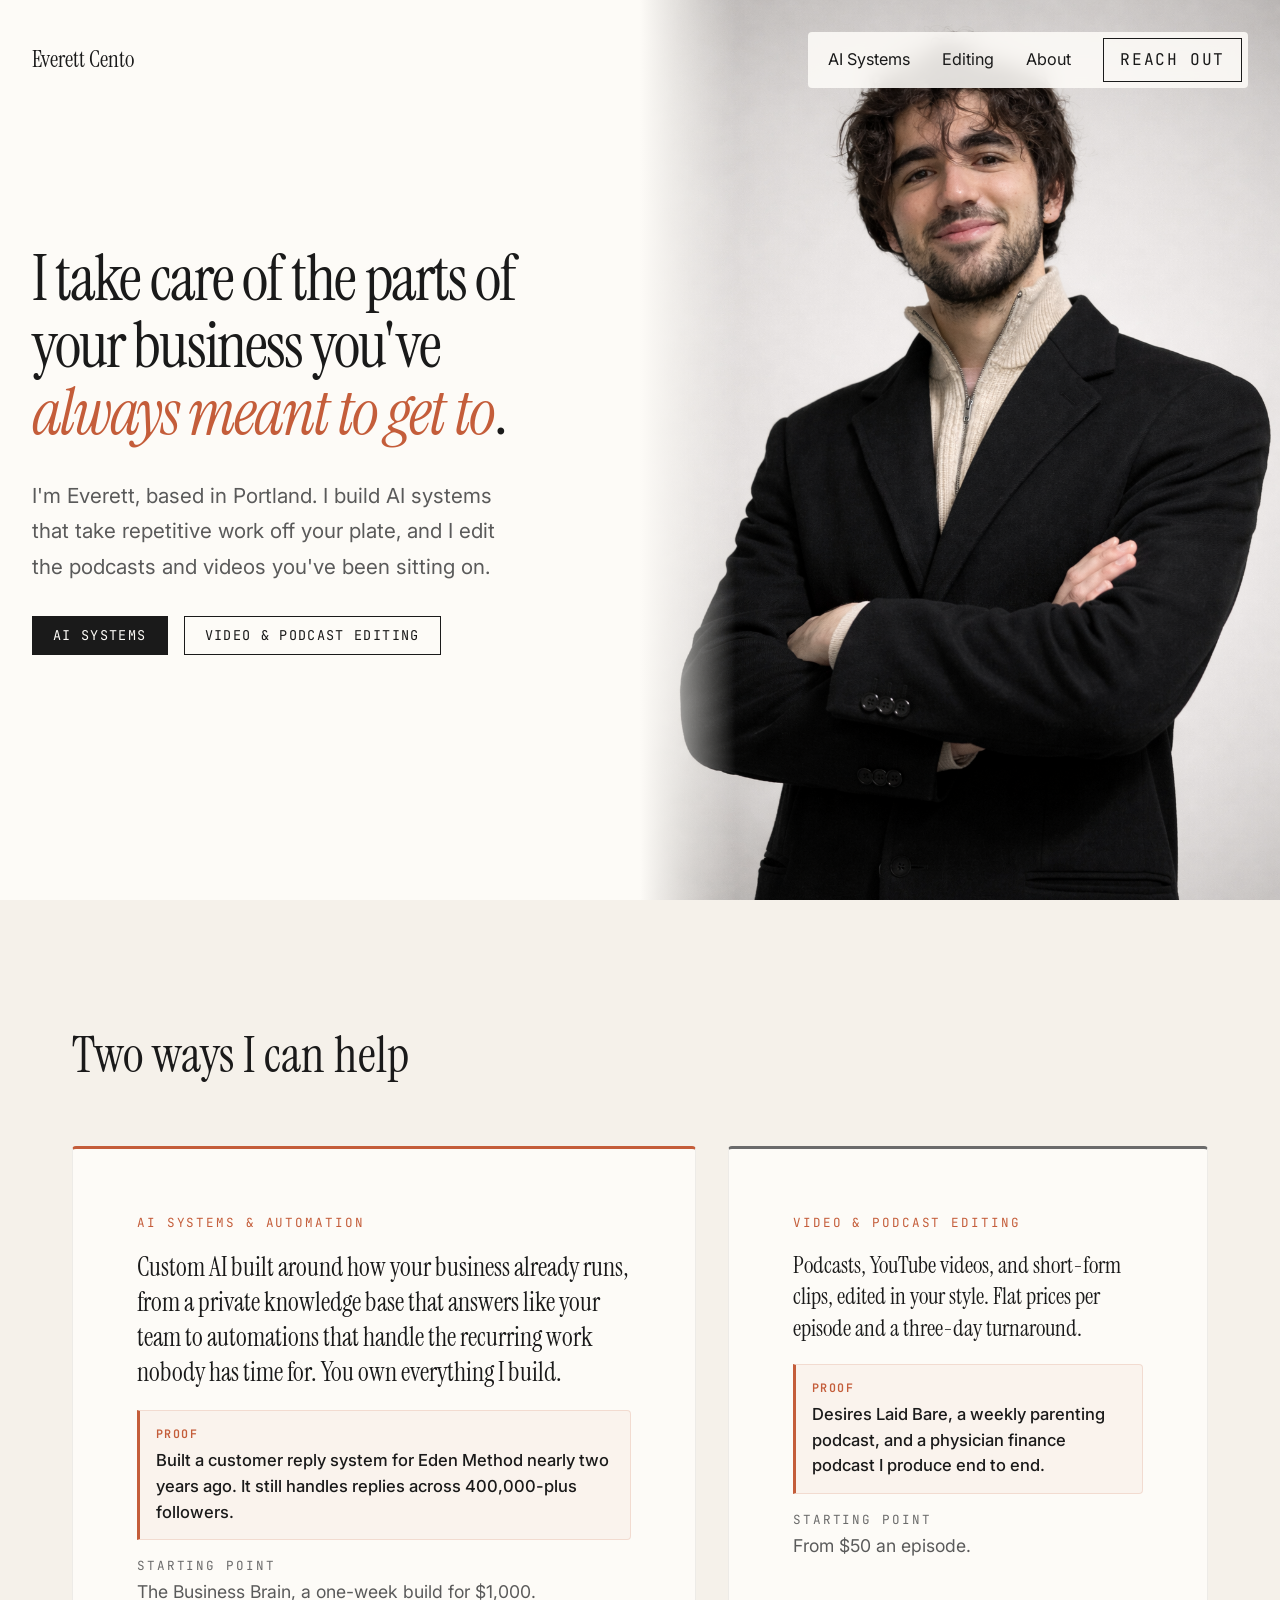
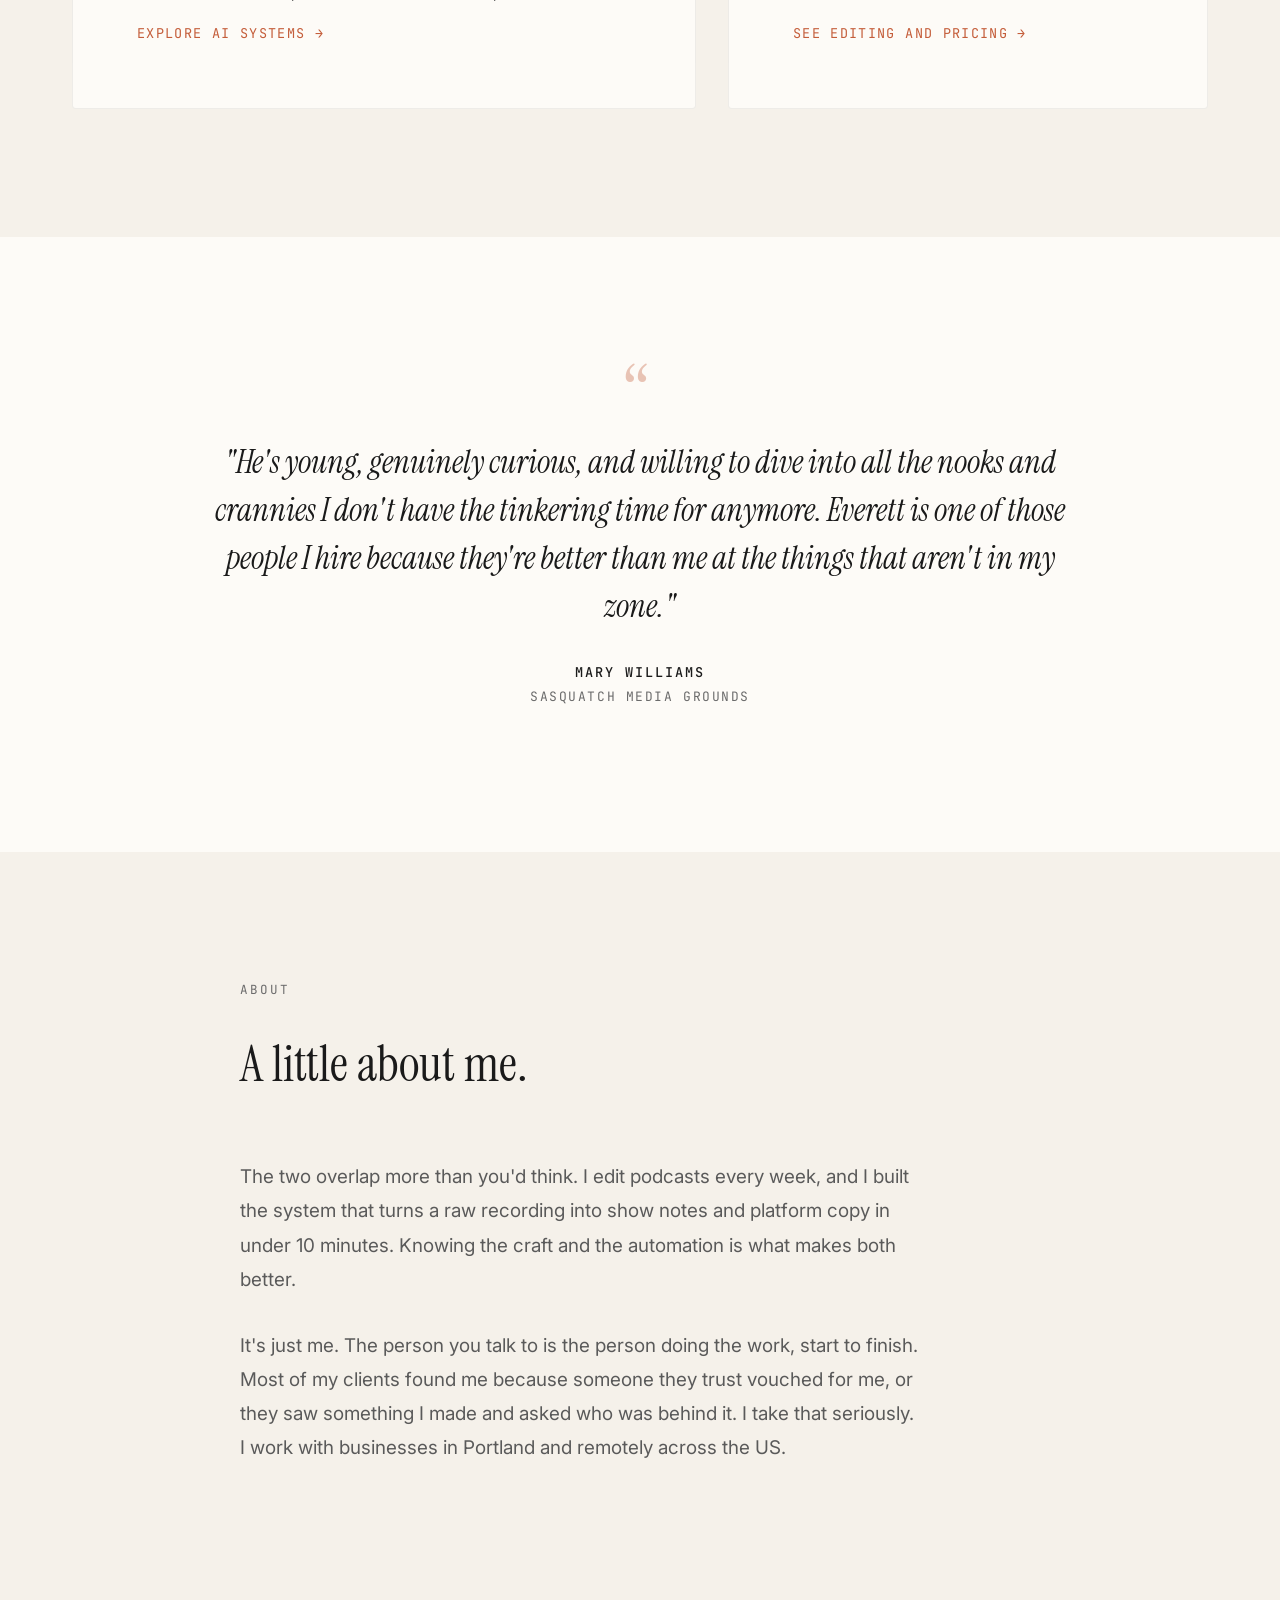
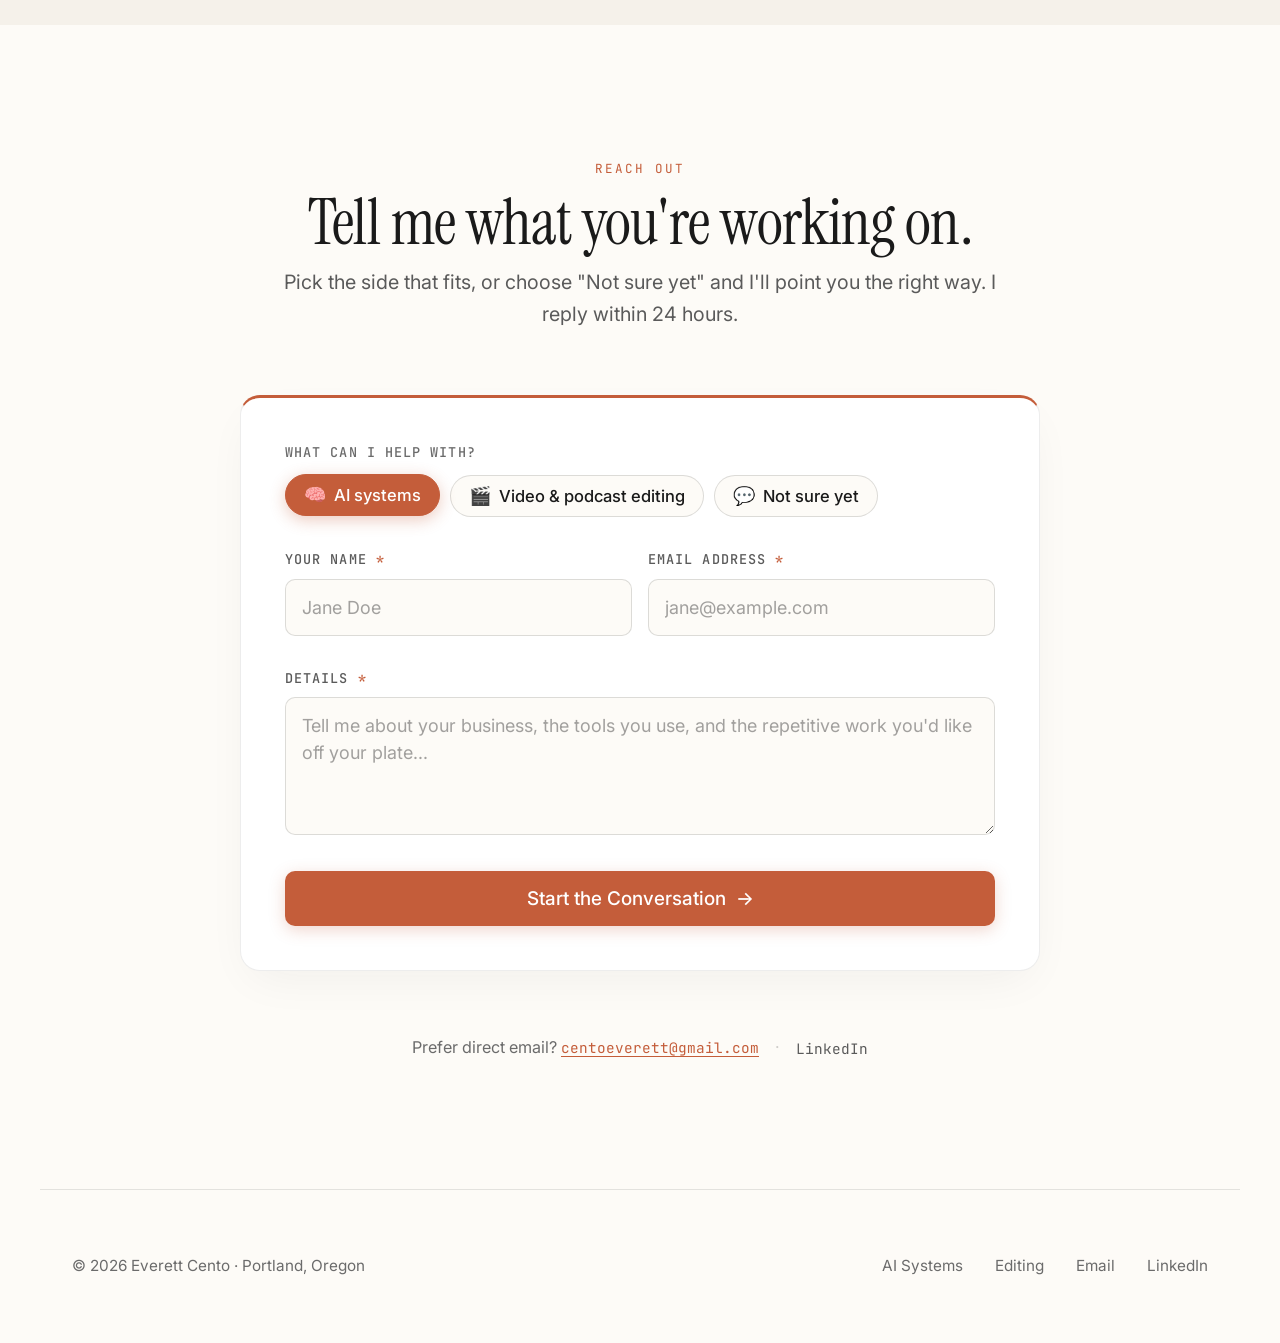
==== commit 263a8b0b: "Replace root with homepage hub routing to /ai and /editing - index.html: umbrella hero ("I take care" ====
--- a/index.html
+++ b/index.html
@@ -3,8 +3,9 @@
 <head>
     <meta charset="UTF-8">
     <meta name="viewport" content="width=device-width, initial-scale=1.0">
-    <title>Everett Cento | Custom AI for Small Businesses & Solopreneurs</title>
-    <meta name="description" content="I work one-on-one with small businesses and solopreneurs, building AI around how your business already runs instead of forcing you into a generic template.">
+    <title>Everett Cento | AI Systems & Video Editing, Portland</title>
+    <meta name="description" content="I build AI systems for small businesses and edit podcasts and video for small businesses and creators. Based in Portland, Oregon.">
+    <link rel="canonical" href="https://everettcento.com/">
 
     <!-- Theme Color -->
     <meta name="theme-color" content="#C45D3A">
@@ -12,15 +13,15 @@
     <!-- Open Graph -->
     <meta property="og:type" content="website">
     <meta property="og:url" content="https://everettcento.com/">
-    <meta property="og:title" content="AI built around your business, not around a template.">
-    <meta property="og:description" content="One-on-one AI for small businesses and solopreneurs. I learn how you operate, then build AI that fits.">
+    <meta property="og:title" content="I take care of the parts of your business you've always meant to get to.">
+    <meta property="og:description" content="AI systems that take repetitive work off your plate, and editing for the podcasts and videos you've been sitting on. Everett Cento, Portland.">
     <meta property="og:image" content="https://everettcento.com/everett-cento.png">
     <meta property="og:image:width" content="800">
     <meta property="og:image:height" content="1000">
 
     <!-- Favicon -->
-    <link rel="icon" type="image/svg+xml" href="favicon.svg">
-    <link rel="apple-touch-icon" href="apple-touch-icon.png">
+    <link rel="icon" type="image/svg+xml" href="/favicon.svg">
+    <link rel="apple-touch-icon" href="/apple-touch-icon.png">
 
     <!-- Fonts -->
     <link rel="preconnect" href="https://fonts.googleapis.com">
@@ -28,7 +29,7 @@
     <link href="https://fonts.googleapis.com/css2?family=Instrument+Serif:ital@0;1&family=Inter:wght@400;500&family=JetBrains+Mono:wght@400;500&display=swap" rel="stylesheet" media="print" onload="this.media='all'">
     <noscript><link href="https://fonts.googleapis.com/css2?family=Instrument+Serif:ital@0;1&family=Inter:wght@400;500&family=JetBrains+Mono:wght@400;500&display=swap" rel="stylesheet"></noscript>
 
-    <link rel="stylesheet" href="styles.css">
+    <link rel="stylesheet" href="/styles.css">
 
     <!-- JSON-LD Structured Data -->
     <script type="application/ld+json">
@@ -36,52 +37,25 @@
       "@context": "https://schema.org",
       "@graph": [
         {
+          "@type": "WebSite",
+          "@id": "https://everettcento.com/#website",
+          "url": "https://everettcento.com/",
+          "name": "Everett Cento",
+          "publisher": { "@id": "https://everettcento.com/#everett" }
+        },
+        {
           "@type": "Person",
           "@id": "https://everettcento.com/#everett",
           "name": "Everett Cento",
-          "jobTitle": "AI Consultant & Builder",
-          "description": "AI consultant based in Portland, Oregon building custom AI for small businesses and solopreneurs, one-on-one.",
+          "jobTitle": "AI Consultant & Video Editor",
+          "description": "Portland, Oregon based builder of custom AI systems for small businesses, and podcast and video editor for small businesses and creators.",
           "email": "centoeverett@gmail.com",
           "url": "https://everettcento.com/",
           "homeLocation": { "@type": "Place", "address": { "@type": "PostalAddress", "addressLocality": "Portland", "addressRegion": "OR", "addressCountry": "US" } },
-          "sameAs": ["https://www.linkedin.com/in/everett-cento/"]
-        },
-        {
-          "@type": "ProfessionalService",
-          "@id": "https://everettcento.com/#service",
-          "name": "Everett Cento · Custom AI for Small Businesses",
-          "url": "https://everettcento.com/",
-          "founder": { "@id": "https://everettcento.com/#everett" },
-          "areaServed": [
-            { "@type": "City", "name": "Portland" },
-            { "@type": "State", "name": "Oregon" },
-            { "@type": "AdministrativeArea", "name": "Pacific Northwest" },
-            { "@type": "Country", "name": "United States" }
-          ],
-          "description": "One-on-one AI setup and custom automation for small businesses and solopreneurs, based in Portland and working across the US and remotely.",
+          "sameAs": ["https://www.linkedin.com/in/everett-cento/"],
           "makesOffer": [
-            {
-              "@type": "Offer",
-              "name": "The Business Brain",
-              "priceSpecification": { "@type": "PriceSpecification", "price": "1000", "priceCurrency": "USD", "description": "$1,000 flat fee, one-time build" }
-            },
-            {
-              "@type": "Offer",
-              "name": "Fractional AI Lead",
-              "description": "Monthly retainer for ongoing AI operations, automation sprints, and custom tool builds"
-            }
-          ]
-        },
-        {
-          "@type": "FAQPage",
-          "@id": "https://everettcento.com/#faq",
-          "mainEntity": [
-            { "@type": "Question", "name": "How does pricing and project scoping work?", "acceptedAnswer": { "@type": "Answer", "text": "The Business Brain is a flat $1,000 one-time build completed in one week. Fractional AI Lead engagements run as monthly retainers with dedicated automation sprints. Custom standalone projects are quoted as fixed-price bids after a short discovery call. There is no long enterprise contract and no per-seat software to buy on top." } },
-            { "@type": "Question", "name": "Which service is the right fit for my business?", "acceptedAnswer": { "@type": "Answer", "text": "If you want your company voice, FAQs, and daily administrative writing organized into a private AI workspace within one week, start with The Business Brain ($1,000 flat fee). If you have multiple recurring manual handoffs, data pipelines, and internal tools you want automated every month, the Fractional AI Lead retainer provides dedicated ongoing operations support." } },
-            { "@type": "Question", "name": "I'm not technical and don't know where to start. Is my business ready for AI?", "acceptedAnswer": { "@type": "Answer", "text": "If you keep hearing about AI and feel behind, you are not. Most people I work with felt the same at the start. The first step is a conversation about how you actually work, then picking one or two high-return uses and building those first, rather than a large AI transformation." } },
-            { "@type": "Question", "name": "What does a first project look like?", "acceptedAnswer": { "@type": "Answer", "text": "It starts with discovery: I learn how you operate and find the one or two places AI pays off fastest. Then I build those, connected to the tools you already use. Then handoff: you get something you own and know how to run, not a black box you depend on me for." } },
-            { "@type": "Question", "name": "Will I own what you build?", "acceptedAnswer": { "@type": "Answer", "text": "Yes. That is the point. I build on tools and accounts you control, and either hand over a system you operate yourself or teach you to build it. The goal is to leave you more capable than I found you, not dependent on me." } },
-            { "@type": "Question", "name": "Where are you based, and do you work remotely?", "acceptedAnswer": { "@type": "Answer", "text": "I'm based in Portland, Oregon and work with businesses across the Pacific Northwest and remotely with clients anywhere in the US." } }
+            { "@type": "Offer", "itemOffered": { "@id": "https://everettcento.com/ai/#service" } },
+            { "@type": "Offer", "itemOffered": { "@id": "https://everettcento.com/editing/#service" } }
           ]
         }
       ]
@@ -94,12 +68,11 @@
 
     <!-- Navigation -->
     <nav class="nav" aria-label="Main navigation">
-        <a href="#" class="nav-logo" aria-label="Everett Cento - Home">Everett Cento</a>
+        <a href="/" class="nav-logo" aria-label="Everett Cento - Home">Everett Cento</a>
         <div class="nav-links">
+            <a href="/ai/">AI Systems</a>
+            <a href="/editing/">Editing</a>
             <a href="#about">About</a>
-            <a href="#work">Projects</a>
-            <a href="#offerings">Work With Me</a>
-            <a href="#services">How I Work</a>
             <a href="#contact" class="nav-cta">Reach Out</a>
         </div>
     </nav>
@@ -109,144 +82,52 @@
         <section class="hero" aria-labelledby="hero-heading">
             <div class="hero-split">
                 <div class="hero-content">
-                    <h1 id="hero-heading">Custom AI systems built around how your business <em>actually runs</em>.</h1>
-                    <p class="hero-intro">I work one-on-one with small businesses and solopreneurs to eliminate repetitive manual work with private AI systems and automated workflows you own forever.</p>
-                    <div class="hero-actions">
-                        <a href="#offerings" class="hero-cta">Explore Services</a>
-                        <a href="#work" class="hero-secondary-link">See Recent Projects <span aria-hidden="true">&rarr;</span></a>
+                    <h1 id="hero-heading">I take care of the parts of your business you've <em>always meant to get to</em>.</h1>
+                    <p class="hero-intro">I'm Everett, based in Portland. I build AI systems that take repetitive work off your plate, and I edit the podcasts and videos you've been sitting on.</p>
+                    <div class="hero-actions hero-actions-paths">
+                        <a href="/ai/" class="hero-cta">AI Systems</a>
+                        <a href="/editing/" class="hero-cta hero-cta-outline">Video &amp; Podcast Editing</a>
                     </div>
                 </div>
                 <div class="hero-image">
-                    <img src="everett-cento.png" alt="Everett Cento" width="800" height="1000" loading="eager" fetchpriority="high" />
+                    <img src="/everett-cento.png" alt="Everett Cento" width="800" height="1000" loading="eager" fetchpriority="high" />
                 </div>
             </div>
         </section>
 
-        <!-- About -->
-        <section class="about" id="about" aria-labelledby="about-heading">
+        <!-- Two Paths -->
+        <section class="paths" id="paths" aria-labelledby="paths-heading">
             <div class="container">
-                <div class="about-content animate-fade-up">
-                    <p class="label about-label">About</p>
-                    <h2 id="about-heading" class="about-lead">If you keep hearing about AI and feeling like you're already behind, you're not.</h2>
-                    <div class="about-text">
-                        <p>You're right where most people are, and it's more approachable than anyone's making it sound.</p>
-                        <p>I'm Everett. I help small businesses and solopreneurs put AI to work in a way that fits how they already run things. It's just me, no handoffs, no templated build, and I learn how you operate before I build anything.</p>
-                        <p>My background's in Media Studies, not code, so I build systems around how you think and work, not how a textbook says one should look, and the good ones leave you more capable than they found you. Sometimes I build it for you, sometimes I teach you to build it yourself. Either way it's yours to run, and you'll know exactly how it works.</p>
-                        <p>Most of the people I work with weren't sure any of this was for them when we started. Here's some of what we built together.</p>
-                    </div>
+                <div class="work-header animate-fade-up">
+                    <h2 id="paths-heading">Two ways I can help</h2>
+                </div>
+                <div class="paths-grid">
+                    <a href="/ai/" class="path-card path-card-primary animate-fade-up" data-delay="0">
+                        <span class="label path-label">AI Systems &amp; Automation</span>
+                        <p class="path-description">Custom AI built around how your business already runs, from a private knowledge base that answers like your team to automations that handle the recurring work nobody has time for. You own everything I build.</p>
+                        <div class="work-item-outcome">
+                            <span class="work-outcome-tag">Proof</span>
+                            <p>Built a customer reply system for Eden Method nearly two years ago. It still handles replies across 400,000-plus followers.</p>
+                        </div>
+                        <p class="path-start"><span class="label">Starting point</span>The Business Brain, a one-week build for $1,000.</p>
+                        <span class="path-link">Explore AI systems <span aria-hidden="true">&rarr;</span></span>
+                    </a>
+                    <a href="/editing/" class="path-card animate-fade-up" data-delay="1">
+                        <span class="label path-label">Video &amp; Podcast Editing</span>
+                        <p class="path-description">Podcasts, YouTube videos, and short-form clips, edited in your style. Flat prices per episode and a three-day turnaround.</p>
+                        <div class="work-item-outcome">
+                            <span class="work-outcome-tag">Proof</span>
+                            <p>Desires Laid Bare, a weekly parenting podcast, and a physician finance podcast I produce end to end.</p>
+                        </div>
+                        <p class="path-start"><span class="label">Starting point</span>From $50 an episode.</p>
+                        <span class="path-link">See editing and pricing <span aria-hidden="true">&rarr;</span></span>
+                    </a>
                 </div>
             </div>
         </section>
 
-        <!-- Work -->
-        <section class="work" id="work" aria-labelledby="work-heading">
-            <div class="container">
-                <div class="work-header animate-fade-up">
-                    <h2 id="work-heading">Recent Projects</h2>
-                </div>
-
-                <div class="work-list">
-                    <article class="work-row animate-fade-up">
-                        <div class="work-row-meta">
-                            <div class="work-item-header">
-                                <span class="work-index">01 /</span>
-                                <span class="label">Wellness &amp; Education Brand</span>
-                            </div>
-                            <h3>Project Operations Dashboard</h3>
-                            <div class="work-item-outcome">
-                                <span class="work-outcome-tag">Result</span>
-                                <p>Replaced scattered status threads with an automated morning digest, saving leadership ~5 hours of manual chasing every week.</p>
-                            </div>
-                        </div>
-                        <div class="work-row-body">
-                            <div class="work-story-block">
-                                <span class="work-story-label">Friction</span>
-                                <p>Executives were finding out about departmental decisions after they had already happened, and staying current on project status meant chasing down whoever had the update.</p>
-                            </div>
-                            <div class="work-story-block">
-                                <span class="work-story-label">Build</span>
-                                <p>A shared dashboard logging every project and its status, pulling automatically from marketing data and class schedules, with a weekly digest instead of hunting people down.</p>
-                            </div>
-                        </div>
-                    </article>
-
-                    <article class="work-row animate-fade-up">
-                        <div class="work-row-meta">
-                            <div class="work-item-header">
-                                <span class="work-index">02 /</span>
-                                <span class="label">Marketing Agency</span>
-                            </div>
-                            <h3>AI Operations Hub</h3>
-                            <div class="work-item-outcome">
-                                <span class="work-outcome-tag">Result</span>
-                                <p>Recurring client reporting and asset syncing now run autonomously before anyone sits down at their desk.</p>
-                            </div>
-                        </div>
-                        <div class="work-row-body">
-                            <div class="work-story-block">
-                                <span class="work-story-label">Friction</span>
-                                <p>Recurring work like pulling data and sending client updates kept slipping, because none of it happened unless someone remembered to sit down and run it themselves.</p>
-                            </div>
-                            <div class="work-story-block">
-                                <span class="work-story-label">Build</span>
-                                <p>An always-on system wired into their existing tools that handles that recurring work on its own schedule, without anyone having to trigger it.</p>
-                            </div>
-                        </div>
-                    </article>
-
-                    <article class="work-row animate-fade-up">
-                        <div class="work-row-meta">
-                            <div class="work-item-header">
-                                <span class="work-index">03 /</span>
-                                <span class="label">Marketing Agency</span>
-                            </div>
-                            <h3>Podcast Content Pipeline</h3>
-                            <div class="work-item-outcome">
-                                <span class="work-outcome-tag">Result</span>
-                                <p>Full episode packaging (show notes, platform copy, timestamps) dropped from 4+ hours to under 10 minutes per recording.</p>
-                            </div>
-                        </div>
-                        <div class="work-row-body">
-                            <div class="work-story-block">
-                                <span class="work-story-label">Friction</span>
-                                <p>Turning raw recordings into platform-ready content was costing hours of manual post-production work per episode.</p>
-                            </div>
-                            <div class="work-story-block">
-                                <span class="work-story-label">Build</span>
-                                <p>An automated pipeline that parses transcripts and generates show notes, descriptions, and captions.</p>
-                            </div>
-                        </div>
-                    </article>
-
-                    <article class="work-row animate-fade-up">
-                        <div class="work-row-meta">
-                            <div class="work-item-header">
-                                <span class="work-index">04 /</span>
-                                <span class="label">Marketing Consultant</span>
-                            </div>
-                            <h3>Marketing Assessment Platform</h3>
-                            <div class="work-item-outcome">
-                                <span class="work-outcome-tag">Result</span>
-                                <p>A 24/7 automated lead-qualification engine that delivers custom diagnostic reports with zero manual consultant hours required.</p>
-                            </div>
-                        </div>
-                        <div class="work-row-body">
-                            <div class="work-story-block">
-                                <span class="work-story-label">Friction</span>
-                                <p>Vetting and onboarding entry-level prospects was a manual bottleneck, limiting how much high-touch agency work could actually get taken on.</p>
-                            </div>
-                            <div class="work-story-block">
-                                <span class="work-story-label">Build</span>
-                                <p>A custom Next.js application, powered by Claude, that runs prospects through an automated diagnostic and generates a personalized action plan.</p>
-                            </div>
-                        </div>
-                    </article>
-                </div>
-            </div>
-        </section>
-
         <!-- Testimonial -->
-        <section class="testimonials" aria-label="Testimonial">
+        <section class="testimonials testimonials-light" aria-label="Testimonial">
             <div class="container">
                 <div class="testimonial-item animate-fade-up">
                     <span class="testimonial-mark" aria-hidden="true">&ldquo;</span>
@@ -261,249 +142,27 @@
             </div>
         </section>
 
-        <!-- Offerings -->
-        <section class="offerings" id="offerings" aria-labelledby="offerings-heading">
+        <!-- About -->
+        <section class="about" id="about" aria-labelledby="about-heading">
             <div class="container">
-                <div class="offerings-header animate-fade-up">
-                    <h2 id="offerings-heading">Work With Me</h2>
-                </div>
-                <div class="offerings-list">
-                    <!-- 1. The Business Brain -->
-                    <div class="offering-item animate-fade-up">
-                        <div class="offering-item-header">
-                            <span class="label">Productized Service</span>
-                            <span class="label offering-type">1-Week Build</span>
-                        </div>
-                        <h3>The Business Brain</h3>
-                        <p class="offering-description">A private AI system trained on how your business actually runs. It holds your company tone, past work, service catalog, and operational rules in one place so you can answer customer questions, draft proposals, and create content without starting from a blank page.</p>
-                        <div class="offering-item-content">
-                            <div class="offering-deliverables">
-                                <p class="label">What you get</p>
-                                <ul>
-                                    <li>Private Knowledge Vault structured with your docs, FAQs, and brand tone.</li>
-                                    <li>Custom workflows built for your 3 biggest administrative bottlenecks.</li>
-                                    <li>Deployed inside your private tools with zero data shared to public models.</li>
-                                    <li>60-minute handoff walkthrough and recorded operating guides for your team.</li>
-                                </ul>
-                            </div>
-                            <div class="offering-result">
-                                <div>
-                                    <span class="label">Result</span>
-                                    <p>Built for Eden Method nearly two years ago. Still handling customer replies today across 400,000-plus followers.</p>
-                                    <p class="offering-tagline">One-time build. Yours to keep and run.</p>
-                                    <p class="offering-price">$1,000 flat fee</p>
-                                </div>
-                                <a href="#contact" class="offering-custom-cta offering-engine-cta" data-scope="business-brain">Get in touch</a>
-                            </div>
-                        </div>
-                    </div>
-
-                    <!-- 2. Fractional AI Lead -->
-                    <div class="offering-item animate-fade-up">
-                        <div class="offering-item-header">
-                            <span class="label">Ongoing Engagement</span>
-                            <span class="label offering-type">Monthly Retainer</span>
-                        </div>
-                        <h3>Fractional AI Lead</h3>
-                        <p class="offering-description">Dedicated monthly AI operations, workflow automation, and custom tool builds for businesses that want continuous operational capability without hiring a full-time in-house developer.</p>
-                        <div class="offering-item-content">
-                            <div class="offering-deliverables">
-                                <p class="label">What you get</p>
-                                <ul>
-                                    <li>Monthly automation sprints connecting your CRM, reporting, and client operations.</li>
-                                    <li>Custom internal tools and portals built around your proprietary workflows.</li>
-                                    <li>System maintenance, prompt tuning, and model upgrades as technology shifts.</li>
-                                    <li>Direct asynchronous Slack access for your team's day-to-day AI needs.</li>
-                                </ul>
-                            </div>
-                            <div class="offering-result">
-                                <div>
-                                    <span class="label">Capacity</span>
-                                    <p>Strictly limited to 2 to 3 clients at a time for fast turnaround and high-touch delivery.</p>
-                                    <p class="offering-tagline">Ongoing operations partner.</p>
-                                    <p class="offering-price">Monthly Retainer</p>
-                                </div>
-                                <a href="#contact" class="offering-custom-cta offering-engine-cta" data-scope="retainer">Get in touch</a>
-                            </div>
-                        </div>
-                    </div>
-
-                    <!-- 3. Custom Automations & Tools -->
-                    <div class="offering-item offering-item-custom animate-fade-up">
-                        <div class="offering-item-header">
-                            <span class="label">Fixed-Scope Build</span>
-                        </div>
-                        <h3>Custom Automations &amp; Tools</h3>
-                        <p class="offering-description">Standalone infrastructure, custom workflow automations, and full-stack web applications scoped to your specific operational bottleneck. Most projects wrap in two to four weeks.</p>
-                        <div class="offering-custom-footer">
-                            <ul class="offering-custom-types">
-                                <li>Workflow Automation</li>
-                                <li>Custom Web Tools</li>
-                                <li>Data Pipelines</li>
-                                <li>Client Reporting</li>
-                            </ul>
-                            <a href="#contact" class="offering-custom-cta" data-scope="workflow">Get in touch</a>
-                        </div>
+                <div class="about-content animate-fade-up">
+                    <p class="label about-label">About</p>
+                    <h2 id="about-heading" class="about-lead">A little about me.</h2>
+                    <div class="about-text">
+                        <p>The two overlap more than you'd think. I edit podcasts every week, and I built the system that turns a raw recording into show notes and platform copy in under 10 minutes. Knowing the craft and the automation is what makes both better.</p>
+                        <p>It's just me. The person you talk to is the person doing the work, start to finish. Most of my clients found me because someone they trust vouched for me, or they saw something I made and asked who was behind it. I take that seriously. I work with businesses in Portland and remotely across the US.</p>
                     </div>
                 </div>
             </div>
         </section>
 
-        <!-- Workshops -->
-        <section class="workshop" id="workshop" aria-labelledby="workshop-heading">
-            <div class="container">
-                <div class="workshop-content animate-fade-up">
-                    <p class="label workshop-label">Workshops</p>
-                    <h2 id="workshop-heading" class="workshop-lead">Build it yourself, with me in the room.</h2>
-                    <p class="workshop-text">Some people would rather learn to build it themselves, and I love teaching that. I run custom AI workshops for small business owners, where a room builds something real from scratch in a single session, set up around their own businesses instead of a generic template. At one session, an attendee built a post live in the room that became one of her best-performing pieces that month. I bring these to teams, studios, and communities on request.</p>
-                    <a href="#contact" class="offering-custom-cta workshop-cta" data-scope="workshop">Get in touch</a>
-                </div>
-            </div>
-        </section>
-
-        <!-- Services -->
-        <section class="services" id="services" aria-labelledby="services-heading">
-            <div class="container">
-                <div class="services-header animate-fade-up">
-                    <h2 id="services-heading">How I Work</h2>
-                    <p>For custom builds, here's how the engagement runs.</p>
-                </div>
-                <div class="services-list">
-                    <div class="service-item animate-fade-up" data-delay="0">
-                        <h3>Discovery</h3>
-                        <div class="service-item-content">
-                            <p>We start with a focused conversation about what's costing you time. I map your workflows, identify the friction, and come back with a clear plan, not a sales pitch.</p>
-                            <ul>
-                                <li>Workflow Mapping</li>
-                                <li>Bottleneck Analysis</li>
-                                <li>Prioritized Roadmap</li>
-                            </ul>
-                        </div>
-                        <span class="label">Week 1</span>
-                    </div>
-                    <div class="service-item animate-fade-up" data-delay="1">
-                        <h3>Build</h3>
-                        <div class="service-item-content">
-                            <p>I build the system while you stay focused on your work. Regular check-ins, no black boxes. You'll see exactly what's being created and why.</p>
-                            <ul>
-                                <li>Custom Automations</li>
-                                <li>AI Integrations</li>
-                                <li>Progress Updates</li>
-                            </ul>
-                        </div>
-                        <span class="label">Weeks 2 to 3</span>
-                    </div>
-                    <div class="service-item animate-fade-up" data-delay="2">
-                        <h3>Handoff</h3>
-                        <div class="service-item-content">
-                            <p>You get the system, the documentation, and full transparency into how it works. For project-based engagements, it's yours to run. For retainer work, I stay involved to keep it sharp.</p>
-                            <ul>
-                                <li>Full Documentation</li>
-                                <li>Training Session</li>
-                                <li>30-Day Support</li>
-                            </ul>
-                        </div>
-                        <span class="label">Week 4</span>
-                    </div>
-                </div>
-            </div>
-        </section>
-
-        <!-- FAQ -->
-        <section class="faq" id="faq" aria-labelledby="faq-heading">
-            <div class="container animate-fade-up">
-                <div class="faq-header">
-                    <h2 id="faq-heading">Questions people ask before starting</h2>
-                </div>
-                <div class="faq-list">
-                    <div class="faq-item is-open">
-                        <h3 class="faq-q-heading">
-                            <button class="faq-q" type="button" aria-expanded="true" aria-controls="faq-a-which">
-                                <span>Which service is the right fit for my business?</span>
-                                <span class="faq-icon" aria-hidden="true"></span>
-                            </button>
-                        </h3>
-                        <div class="faq-a" id="faq-a-which">
-                            <div class="faq-a-inner">
-                                <p>If you want your company voice, FAQs, and daily administrative writing organized into a private AI workspace within one week, start with The Business Brain ($1,000 flat fee). If you have multiple recurring manual handoffs, data pipelines, and internal tools you want automated every month, the Fractional AI Lead retainer provides dedicated ongoing operations support.</p>
-                            </div>
-                        </div>
-                    </div>
-                    <div class="faq-item">
-                        <h3 class="faq-q-heading">
-                            <button class="faq-q" type="button" aria-expanded="false" aria-controls="faq-a1">
-                                <span>How does pricing and project scoping work?</span>
-                                <span class="faq-icon" aria-hidden="true"></span>
-                            </button>
-                        </h3>
-                        <div class="faq-a" id="faq-a1">
-                            <div class="faq-a-inner">
-                                <p>The Business Brain is a flat $1,000 one-time build completed in one week. Fractional AI Lead engagements run as monthly retainers with dedicated automation sprints. Custom standalone projects are quoted as fixed-price bids after a short discovery call, typically completed in two to four weeks. You will always know the exact deliverables, timeline, and investment before we start, with zero hidden retainers or hourly surprises.</p>
-                            </div>
-                        </div>
-                    </div>
-                    <div class="faq-item">
-                        <h3 class="faq-q-heading">
-                            <button class="faq-q" type="button" aria-expanded="false" aria-controls="faq-a2">
-                                <span>How much time will this require from me and my team?</span>
-                                <span class="faq-icon" aria-hidden="true"></span>
-                            </button>
-                        </h3>
-                        <div class="faq-a" id="faq-a2">
-                            <div class="faq-a-inner">
-                                <p>Very little. Most engagements require about 45 minutes for our initial discovery session to walk me through your workflow, and another 30 to 45 minutes for the final handoff walkthrough. I do the architecture, building, testing, and documentation in the background while you stay focused on running your business.</p>
-                            </div>
-                        </div>
-                    </div>
-                    <div class="faq-item">
-                        <h3 class="faq-q-heading">
-                            <button class="faq-q" type="button" aria-expanded="false" aria-controls="faq-a3">
-                                <span>Will I have to buy expensive new software subscriptions?</span>
-                                <span class="faq-icon" aria-hidden="true"></span>
-                            </button>
-                        </h3>
-                        <div class="faq-a" id="faq-a3">
-                            <div class="faq-a-inner">
-                                <p>No. I prioritize building inside the tools you already rely on (Notion, Google Workspace, Slack, Airtable, Make, etc.). When AI models or APIs are required (like Claude or OpenAI), we connect them directly to your own accounts so you pay only for actual usage, usually just a few dollars a month rather than bloated per-seat SaaS licenses.</p>
-                            </div>
-                        </div>
-                    </div>
-                    <div class="faq-item">
-                        <h3 class="faq-q-heading">
-                            <button class="faq-q" type="button" aria-expanded="false" aria-controls="faq-a4">
-                                <span>How do you keep our company and client data secure?</span>
-                                <span class="faq-icon" aria-hidden="true"></span>
-                            </button>
-                        </h3>
-                        <div class="faq-a" id="faq-a4">
-                            <div class="faq-a-inner">
-                                <p>Privacy and data sovereignty are non-negotiable. Everything is deployed directly within your own private accounts and secure infrastructure. Your proprietary business data, client communication, and internal documents are never shared or used to train public foundation models.</p>
-                            </div>
-                        </div>
-                    </div>
-                    <div class="faq-item">
-                        <h3 class="faq-q-heading">
-                            <button class="faq-q" type="button" aria-expanded="false" aria-controls="faq-a5">
-                                <span>What happens after the system is delivered?</span>
-                                <span class="faq-icon" aria-hidden="true"></span>
-                            </button>
-                        </h3>
-                        <div class="faq-a" id="faq-a5">
-                            <div class="faq-a-inner">
-                                <p>You receive complete video walkthroughs, step-by-step operational documentation, and 30 days of direct support to make sure everything runs smoothly in day-to-day use. If your workflows evolve down the line, systems are built transparently so you can modify them yourself, or bring me back for ongoing feature sprints.</p>
-                            </div>
-                        </div>
-                    </div>
-                </div>
-            </div>
-        </section>
         <!-- Contact / Reach Out Form -->
         <section class="contact" id="contact" aria-labelledby="contact-heading">
             <div class="container animate-fade-up">
                 <div class="contact-header">
                     <p class="label">Reach Out</p>
-                    <h2 id="contact-heading">Let's talk about your business.</h2>
-                    <p class="contact-subhead">Tell me what is eating up your team's time, or pick an area you want to explore. I review every note personally and reply within 24 hours to schedule a quick conversation.</p>
+                    <h2 id="contact-heading">Tell me what you're working on.</h2>
+                    <p class="contact-subhead">Pick the side that fits, or choose "Not sure yet" and I'll point you the right way. I reply within 24 hours.</p>
                 </div>
 
                 <div class="scope-card">
@@ -516,27 +175,21 @@
                         <!-- FormSubmit config -->
                         <input type="hidden" name="_captcha" value="false">
                         <input type="hidden" name="_template" value="table">
-                        <input type="hidden" name="_subject" id="form-subject" value="[Inquiry] The Business Brain">
-                        <input type="hidden" name="Project Type" id="form-project-type" value="The Business Brain">
+                        <input type="hidden" name="_subject" id="form-subject" value="[Inquiry] AI Systems">
+                        <input type="hidden" name="Project Type" id="form-project-type" value="AI Systems">
 
                         <!-- Chip Selector -->
                         <div class="scope-group">
-                            <label class="scope-label" id="scope-chips-label">What are you looking to build or explore?</label>
+                            <label class="scope-label" id="scope-chips-label">What can I help with?</label>
                             <div class="scope-chips" role="radiogroup" aria-labelledby="scope-chips-label">
-                                <button type="button" role="radio" aria-checked="true" class="scope-chip is-active" data-scope="business-brain" data-prompt="Tell me about your business, the tools you use (such as Notion, Docs, or Slack), and what repetitive writing or answers you want your AI brain to handle..." data-title="The Business Brain">
-                                    <span class="chip-icon">🧠</span> The Business Brain
+                                <button type="button" role="radio" aria-checked="true" class="scope-chip is-active" data-scope="ai" data-prompt="Tell me about your business, the tools you use, and the repetitive work you'd like off your plate..." data-title="AI Systems">
+                                    <span class="chip-icon">🧠</span> AI systems
                                 </button>
-                                <button type="button" role="radio" aria-checked="false" class="scope-chip" data-scope="retainer" data-prompt="Tell me about your current operations, the tools you run on, and the recurring manual bottlenecks you want automated every month..." data-title="Fractional AI Lead">
-                                    <span class="chip-icon">⚡</span> Fractional AI Lead
+                                <button type="button" role="radio" aria-checked="false" class="scope-chip" data-scope="editing" data-prompt="Tell me about your show or channel, how long episodes run, and how often you publish..." data-title="Video & Podcast Editing">
+                                    <span class="chip-icon">🎬</span> Video &amp; podcast editing
                                 </button>
-                                <button type="button" role="radio" aria-checked="false" class="scope-chip" data-scope="workflow" data-prompt="Tell me about the repetitive task, manual handoff, or tools you want to connect (such as Airtable, Make, CRM, or email)..." data-title="Custom Automations & Tools">
-                                    <span class="chip-icon">🛠️</span> Custom Automations
-                                </button>
-                                <button type="button" role="radio" aria-checked="false" class="scope-chip" data-scope="workshop" data-prompt="Tell me about your team or community, your rough timeline, and what you would like everyone to build together..." data-title="Team Workshop">
-                                    <span class="chip-icon">👥</span> Team Workshop
-                                </button>
-                                <button type="button" role="radio" aria-checked="false" class="scope-chip" data-scope="general" data-prompt="Tell me what is on your mind, where you are feeling friction in your operations, or what you would like to explore..." data-title="General Inquiry">
-                                    <span class="chip-icon">💬</span> General Inquiry
+                                <button type="button" role="radio" aria-checked="false" class="scope-chip" data-scope="unsure" data-prompt="Tell me what's going on in your business and what you keep meaning to get to..." data-title="Not Sure Yet">
+                                    <span class="chip-icon">💬</span> Not sure yet
                                 </button>
                             </div>
                         </div>
@@ -557,8 +210,8 @@
 
                         <!-- Textarea with dynamic guidance -->
                         <div class="scope-field" id="field-details">
-                            <label for="project-details" class="scope-field-label">Project Details <span class="required" aria-hidden="true">*</span></label>
-                            <textarea id="project-details" name="Project Details" class="scope-textarea" rows="4" placeholder="Tell me about your business, the tools you use (such as Notion, Docs, or Slack), and what repetitive writing or answers you want your AI brain to handle..." required></textarea>
+                            <label for="project-details" class="scope-field-label">Details <span class="required" aria-hidden="true">*</span></label>
+                            <textarea id="project-details" name="Project Details" class="scope-textarea" rows="4" placeholder="Tell me about your business, the tools you use, and the repetitive work you'd like off your plate..." required></textarea>
                             <span class="field-error" id="details-error">Please share a brief note about what you are looking for</span>
                         </div>
 
@@ -569,7 +222,6 @@
                                 <span class="btn-arrow" aria-hidden="true">→</span>
                                 <span class="btn-spinner" aria-hidden="true"></span>
                             </button>
-                            <p class="scope-trust-note">Everett usually replies within 24 hours.</p>
                         </div>
                     </form>
 
@@ -577,7 +229,7 @@
                     <div id="scope-success" class="scope-success" hidden>
                         <div class="success-icon" aria-hidden="true">✓</div>
                         <h3 class="success-title">Message received.</h3>
-                        <p class="success-message">Thanks <strong id="success-user-name">there</strong>! Your note has landed in my inbox. I will review your details and reply within 24 hours.</p>
+                        <p class="success-message">Thanks <strong id="success-user-name">there</strong>! Your note has landed in my inbox. I'll take a look and reply within 24 hours.</p>
                         <button type="button" class="scope-reset-btn" id="scope-reset-btn">Send another note</button>
                     </div>
                 </div>
@@ -595,6 +247,8 @@
     <footer class="footer">
         <p>&copy; <span id="copyright-year"></span> Everett Cento · Portland, Oregon</p>
         <div class="footer-links">
+            <a href="/ai/">AI Systems</a>
+            <a href="/editing/">Editing</a>
             <a href="mailto:centoeverett@gmail.com">Email</a>
             <a href="https://www.linkedin.com/in/everett-cento/" target="_blank" rel="noopener noreferrer">LinkedIn</a>
         </div>
@@ -702,26 +356,6 @@
                     el.classList.add('is-visible');
                 });
             }
-
-            // Expandable work cards
-            document.querySelectorAll('.work-item-toggle').forEach(function(btn) {
-                btn.addEventListener('click', function() {
-                    const item = btn.closest('.work-item');
-                    const open = item.classList.toggle('is-open');
-                    btn.setAttribute('aria-expanded', open ? 'true' : 'false');
-                    const label = btn.querySelector('.work-item-toggle-label');
-                    if (label) label.textContent = open ? 'Hide the story' : 'Read the full story';
-                });
-            });
-
-            // Expandable FAQ
-            document.querySelectorAll('.faq-q').forEach(function(btn) {
-                btn.addEventListener('click', function() {
-                    const item = btn.closest('.faq-item');
-                    const open = item.classList.toggle('is-open');
-                    btn.setAttribute('aria-expanded', open ? 'true' : 'false');
-                });
-            });
 
             // ==========================================
             // Interactive Project Scope Form Logic
--- a/styles.css
+++ b/styles.css
@@ -188,11 +188,23 @@
     display: flex;
     gap: var(--space-lg);
     align-items: center;
+    padding: 6px 6px 6px 20px;
+    background: rgba(253, 251, 247, 0.88);
+    backdrop-filter: blur(10px);
+    -webkit-backdrop-filter: blur(10px);
+    border-radius: 4px;
+    transition: background var(--transition), padding var(--transition);
+}
+
+.nav.scrolled .nav-links {
+    background: transparent;
+    backdrop-filter: none;
+    -webkit-backdrop-filter: none;
 }
 
 .nav-links a {
     font-size: 0.9rem;
-    color: var(--text-secondary);
+    color: var(--text-primary);
     transition: color var(--transition);
 }
 
@@ -1650,6 +1662,502 @@
 }
 
 /* ==========================================
+   Homepage Hub
+   ========================================== */
+
+.hero-cta-outline {
+    background: transparent;
+    color: var(--text-primary);
+}
+
+/* Two routing buttons need to sit side by side in the half-width hero */
+.hero-actions-paths .hero-cta {
+    padding: var(--space-sm) 20px;
+}
+
+.paths {
+    padding: var(--space-2xl) 0;
+    background: var(--bg-secondary);
+    position: relative;
+    z-index: 10;
+}
+
+.paths .work-header h2 {
+    font-size: clamp(2rem, 4vw, 2.75rem);
+}
+
+/* AI is the anchor: its card gets more room */
+.paths-grid {
+    display: grid;
+    grid-template-columns: 1.3fr 1fr;
+    gap: var(--space-lg);
+    align-items: stretch;
+}
+
+.path-card {
+    display: flex;
+    flex-direction: column;
+    gap: var(--space-md);
+    padding: var(--space-xl);
+    background: var(--bg-primary);
+    border: 1px solid rgba(0, 0, 0, 0.06);
+    border-top: 3px solid var(--text-muted);
+    border-radius: 4px;
+    transition: transform var(--transition), box-shadow var(--transition);
+}
+
+.path-card-primary {
+    border-top-color: var(--accent);
+}
+
+.path-card:hover {
+    transform: translateY(-3px);
+    box-shadow: 0 16px 40px rgba(0, 0, 0, 0.06);
+}
+
+.path-label {
+    color: var(--accent);
+}
+
+.path-description {
+    font-family: var(--font-display);
+    font-size: 1.45rem;
+    line-height: 1.35;
+    color: var(--text-primary);
+}
+
+.path-card:not(.path-card-primary) .path-description {
+    font-size: 1.3rem;
+}
+
+.path-start {
+    color: var(--text-secondary);
+    font-size: 0.98rem;
+}
+
+.path-start .label {
+    display: block;
+    margin-bottom: 2px;
+}
+
+.path-link {
+    margin-top: auto;
+    font-family: var(--font-mono);
+    font-size: 0.75rem;
+    text-transform: uppercase;
+    letter-spacing: 0.1em;
+    color: var(--accent);
+    transition: transform var(--transition);
+}
+
+.path-card:hover .path-link {
+    transform: translateX(3px);
+}
+
+.testimonials-light {
+    background: var(--bg-primary);
+}
+
+@media (max-width: 900px) {
+    .paths-grid {
+        grid-template-columns: 1fr;
+    }
+}
+
+@media (max-width: 600px) {
+    .path-card {
+        padding: var(--space-lg);
+    }
+
+    .path-description,
+    .path-card:not(.path-card-primary) .path-description {
+        font-size: 1.2rem;
+    }
+}
+
+/* ==========================================
+   Editing Page
+   ========================================== */
+
+/* Text-only hero (no photo) */
+.hero-text-only,
+.hero-text-only .hero-split {
+    min-height: auto;
+}
+
+.hero-text-only .hero-content {
+    position: relative;
+    width: 100%;
+    height: auto;
+    max-width: var(--max-width);
+    margin: 0 auto;
+    padding: 184px var(--space-lg) var(--space-xl);
+}
+
+.hero-text-only h1 {
+    font-size: clamp(2.75rem, 6vw, 5rem);
+    max-width: 17ch;
+}
+
+.hero-text-only .hero-intro {
+    max-width: 620px;
+}
+
+@media (max-width: 900px) {
+    .hero-text-only .hero-content {
+        padding: 140px var(--space-lg) var(--space-xl);
+    }
+}
+
+@media (max-width: 600px) {
+    .hero-text-only .hero-content {
+        padding-top: 124px;
+    }
+
+    .hero-text-only h1 {
+        font-size: 2.5rem;
+    }
+}
+
+.hero-eyebrow {
+    display: block;
+    margin-bottom: var(--space-md);
+    color: var(--accent);
+}
+
+/* What I Edit */
+.edit-services {
+    padding: var(--space-2xl) 0;
+    background: var(--bg-secondary);
+    position: relative;
+    z-index: 10;
+}
+
+.edit-services .work-header h2 {
+    font-size: clamp(2rem, 4vw, 2.75rem);
+}
+
+.edit-services-grid {
+    display: grid;
+    grid-template-columns: repeat(3, 1fr);
+    gap: var(--space-xl);
+    border-top: 1px solid rgba(0, 0, 0, 0.08);
+    padding-top: var(--space-lg);
+}
+
+.edit-service {
+    display: flex;
+    flex-direction: column;
+    gap: var(--space-sm);
+}
+
+.edit-service h3 {
+    font-size: 1.65rem;
+    line-height: 1.2;
+}
+
+.edit-service p {
+    color: var(--text-secondary);
+    line-height: 1.75;
+    font-size: 1.02rem;
+}
+
+/* Working With Me */
+.edit-process {
+    padding: var(--space-2xl) 0;
+    background: var(--bg-secondary);
+    position: relative;
+    z-index: 10;
+}
+
+.edit-process-content {
+    max-width: 760px;
+}
+
+.edit-process .about-lead {
+    margin-bottom: var(--space-lg);
+}
+
+.edit-facts {
+    display: grid;
+    grid-template-columns: repeat(3, 1fr);
+    gap: var(--space-md);
+    border-top: 1px solid rgba(0, 0, 0, 0.08);
+    padding-top: var(--space-lg);
+}
+
+.edit-facts li {
+    display: flex;
+    flex-direction: column;
+    gap: var(--space-xs);
+}
+
+.edit-fact-value {
+    font-family: var(--font-display);
+    font-size: 2rem;
+    line-height: 1.1;
+    color: var(--accent);
+}
+
+/* Pricing */
+.pricing {
+    padding: var(--space-2xl) 0;
+    background: var(--bg-primary);
+    position: relative;
+    z-index: 10;
+}
+
+.pricing-intro {
+    color: var(--text-secondary);
+    font-size: 1.1rem;
+    margin-top: var(--space-sm);
+}
+
+.pricing-layout {
+    display: grid;
+    grid-template-columns: 1fr 1fr;
+    gap: var(--space-xl);
+    align-items: start;
+    margin-bottom: var(--space-xl);
+}
+
+.price-group {
+    margin-bottom: var(--space-md);
+}
+
+.price-group-label {
+    color: var(--accent);
+    margin-bottom: var(--space-xs);
+}
+
+.price-row {
+    display: flex;
+    justify-content: space-between;
+    align-items: baseline;
+    gap: var(--space-md);
+    padding: 8px 0;
+    border-bottom: 1px solid rgba(0, 0, 0, 0.08);
+    font-size: 0.92rem;
+    color: var(--text-primary);
+}
+
+.price-amount {
+    font-family: var(--font-mono);
+    font-size: 0.85rem;
+    font-weight: 500;
+    color: var(--text-primary);
+    white-space: nowrap;
+}
+
+.price-note {
+    color: var(--text-muted);
+    font-size: 0.9rem;
+    line-height: 1.65;
+    max-width: 560px;
+}
+
+.price-table {
+    width: 100%;
+    border-collapse: collapse;
+    font-size: 0.92rem;
+}
+
+.price-table th,
+.price-table td {
+    padding: 8px 0;
+    border-bottom: 1px solid rgba(0, 0, 0, 0.08);
+    text-align: right;
+    font-weight: 400;
+}
+
+.price-table thead th {
+    font-family: var(--font-mono);
+    font-size: 0.62rem;
+    text-transform: uppercase;
+    letter-spacing: 0.1em;
+    color: var(--text-muted);
+    padding-top: 0;
+}
+
+.price-table tbody th {
+    text-align: left;
+    color: var(--text-primary);
+}
+
+.price-table td {
+    font-family: var(--font-mono);
+    font-size: 0.85rem;
+    font-weight: 500;
+    width: 32%;
+}
+
+.monthly-card {
+    background: #ffffff;
+    border: 1px solid rgba(26, 26, 26, 0.08);
+    border-top: 3px solid var(--accent);
+    border-radius: 12px;
+    padding: var(--space-xl);
+    box-shadow: 0 16px 48px -12px rgba(26, 26, 26, 0.08);
+}
+
+.monthly-card h3 {
+    font-size: 2rem;
+    margin: var(--space-sm) 0 var(--space-xs);
+}
+
+.monthly-card p {
+    color: var(--text-secondary);
+    line-height: 1.6;
+}
+
+.monthly-card .sample-total {
+    font-size: 3.25rem;
+}
+
+.monthly-card-perks {
+    margin-top: var(--space-md);
+    padding-top: var(--space-md);
+    border-top: 1px solid rgba(0, 0, 0, 0.08);
+}
+
+.sample-math {
+    font-family: var(--font-mono);
+    font-size: 0.8rem;
+    color: var(--text-muted) !important;
+    margin-top: var(--space-md);
+}
+
+.sample-total {
+    font-family: var(--font-display);
+    font-size: 2.5rem;
+    line-height: 1.1;
+    color: var(--text-primary) !important;
+}
+
+.sample-total span {
+    font-family: var(--font-mono);
+    font-size: 0.8rem;
+    color: var(--text-muted);
+    margin-left: 4px;
+}
+
+.production-card {
+    background: var(--bg-secondary);
+}
+
+/* Recent Work */
+.work-editing .work-row {
+    padding: var(--space-xl) 0;
+}
+
+.edit-work-text {
+    color: var(--text-secondary);
+    line-height: 1.75;
+    font-size: 1.02rem;
+}
+
+.video-grid {
+    display: grid;
+    grid-template-columns: repeat(auto-fit, minmax(280px, 1fr));
+    gap: var(--space-md);
+    margin-top: var(--space-lg);
+}
+
+/* A single featured episode shouldn't stretch the full container */
+.video-grid:has(> .video-item:only-child) {
+    max-width: 820px;
+}
+
+.video-item {
+    display: flex;
+    flex-direction: column;
+    gap: var(--space-sm);
+}
+
+.video-frame {
+    position: relative;
+    aspect-ratio: 16 / 9;
+    background: var(--bg-secondary);
+    border-radius: 8px;
+    overflow: hidden;
+}
+
+.video-frame iframe {
+    position: absolute;
+    inset: 0;
+    width: 100%;
+    height: 100%;
+    border: 0;
+}
+
+.video-frame.is-placeholder {
+    display: flex;
+    align-items: center;
+    justify-content: center;
+    border: 1px dashed rgba(0, 0, 0, 0.18);
+}
+
+/* Cross-link */
+.cross-link {
+    padding: var(--space-xl) 0;
+    background: var(--bg-secondary);
+    position: relative;
+    z-index: 10;
+}
+
+.cross-link-inner {
+    display: flex;
+    justify-content: space-between;
+    align-items: center;
+    gap: var(--space-md);
+    flex-wrap: wrap;
+    color: var(--text-secondary);
+}
+
+.cross-link-cta {
+    font-family: var(--font-mono);
+    font-size: 0.75rem;
+    text-transform: uppercase;
+    letter-spacing: 0.1em;
+    color: var(--accent);
+    transition: transform var(--transition);
+}
+
+.cross-link-inner:hover .cross-link-cta {
+    transform: translateX(3px);
+}
+
+@media (max-width: 900px) {
+    .edit-services-grid,
+    .pricing-layout {
+        grid-template-columns: 1fr;
+    }
+
+    .edit-services-grid {
+        gap: var(--space-lg);
+    }
+}
+
+@media (max-width: 600px) {
+    .edit-facts {
+        grid-template-columns: 1fr;
+    }
+
+    .edit-fact-value {
+        font-size: 1.6rem;
+    }
+
+    .price-row {
+        font-size: 0.95rem;
+    }
+
+    .offering-item.production-card,
+    .monthly-card {
+        padding: var(--space-lg);
+    }
+}
+
+/* ==========================================
    Footer
    ========================================== */
 
@@ -1875,6 +2383,13 @@
     .nav-links a:not(.nav-cta) {
         display: none;
     }
+
+    .nav-links {
+        padding: 0;
+        background: transparent;
+        backdrop-filter: none;
+        -webkit-backdrop-filter: none;
+    }
 }
 
 @media (max-width: 600px) {
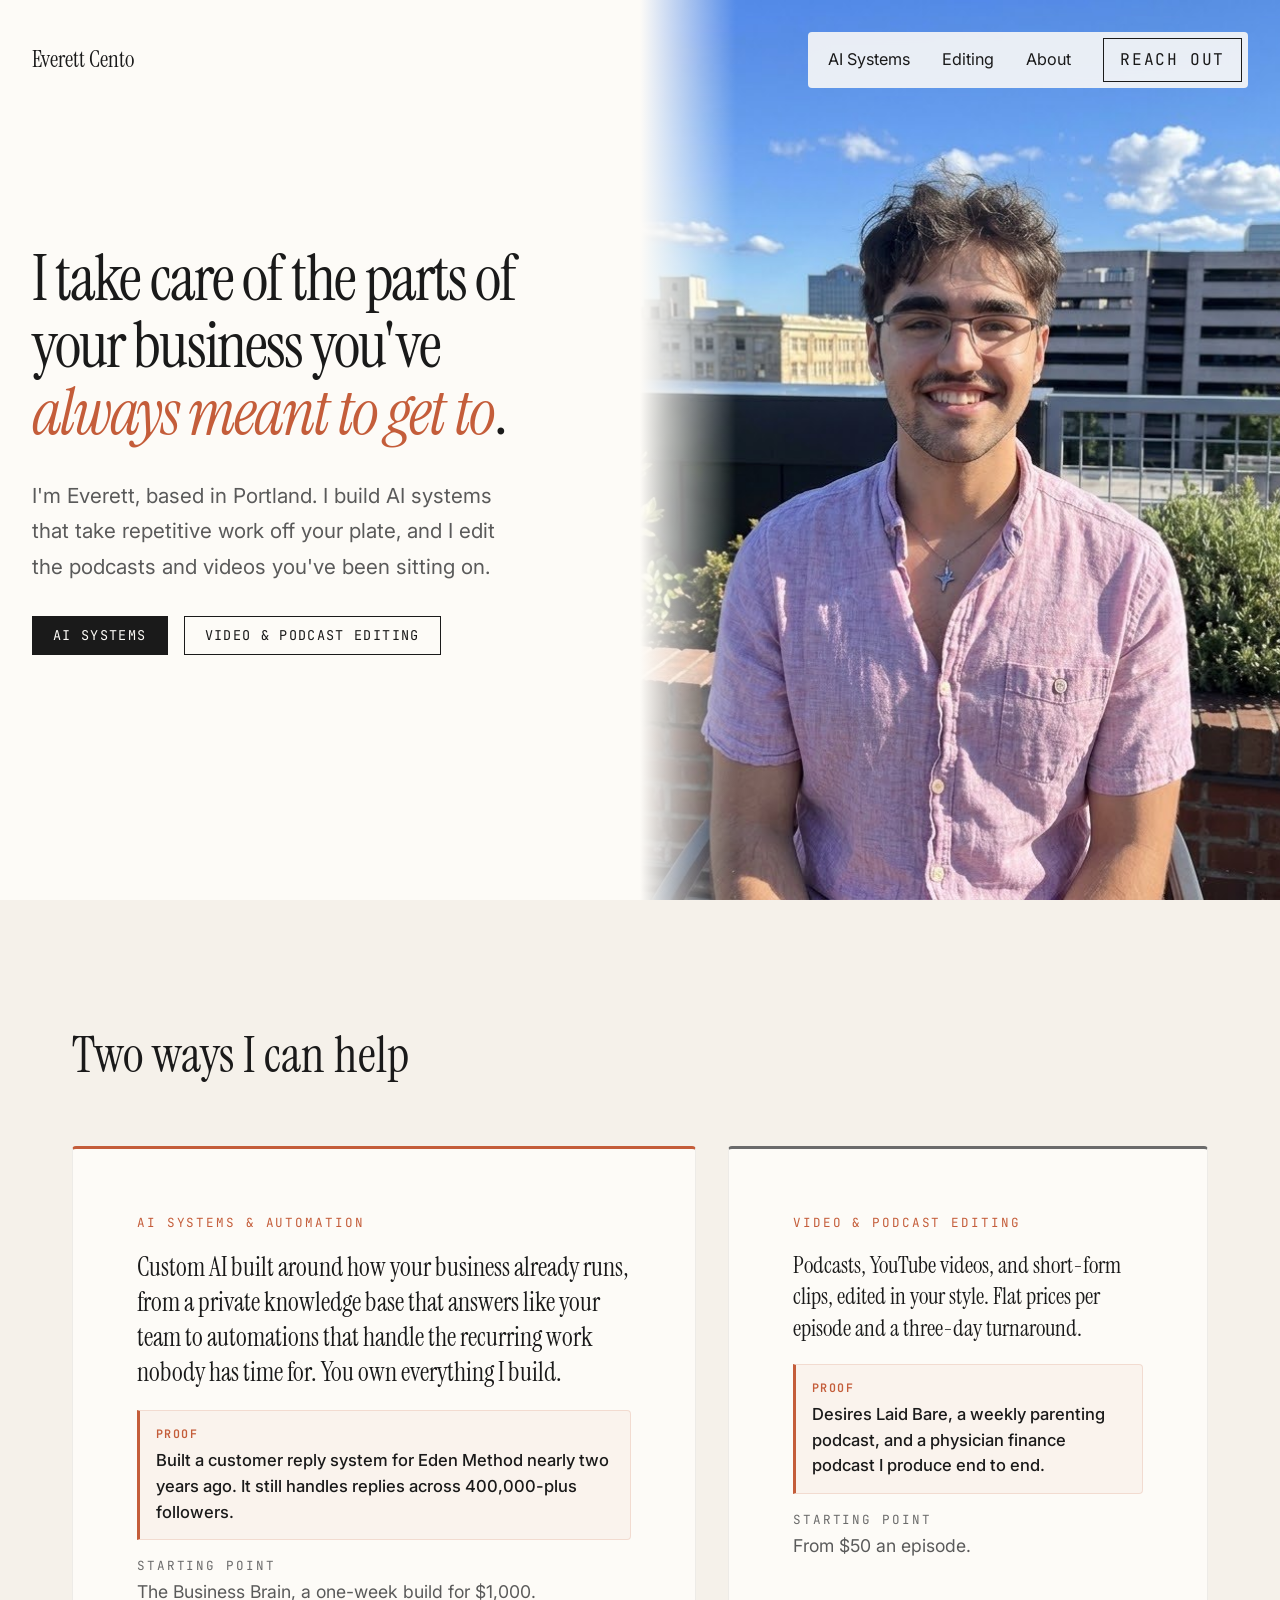
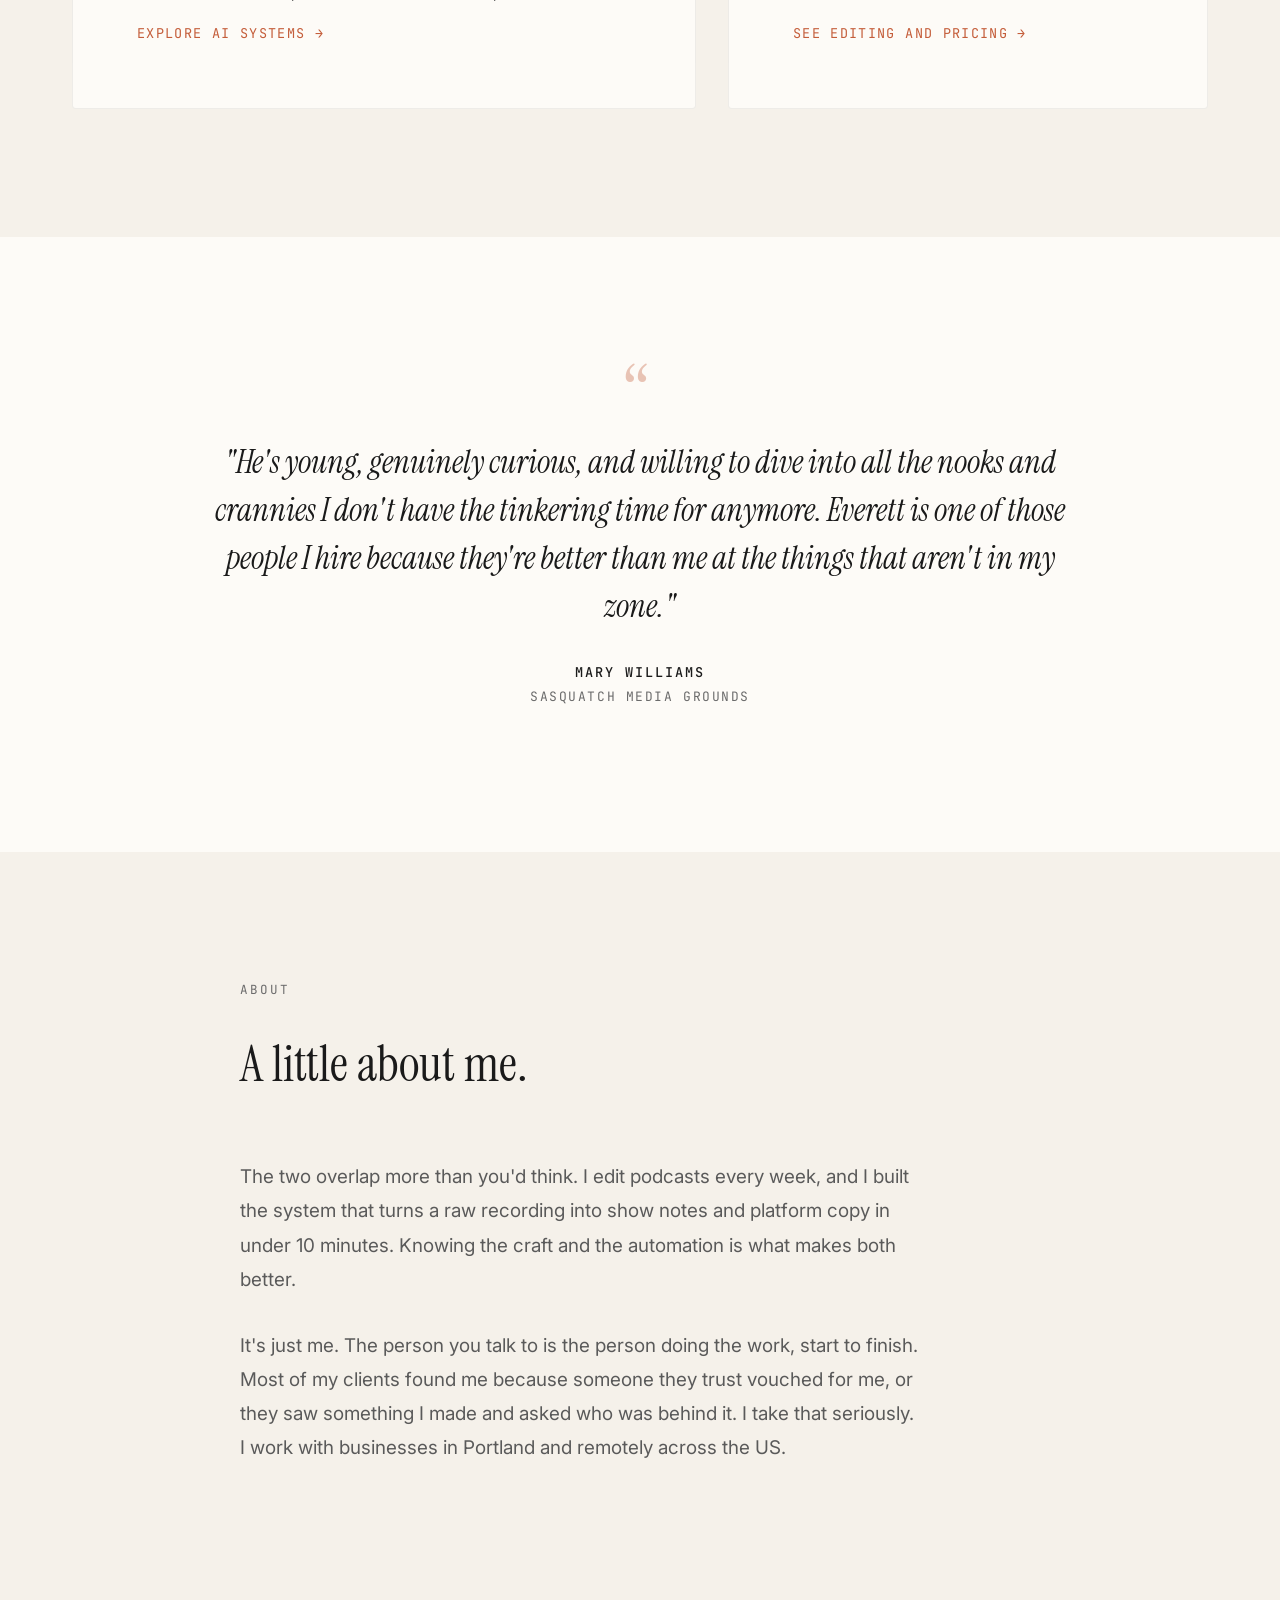
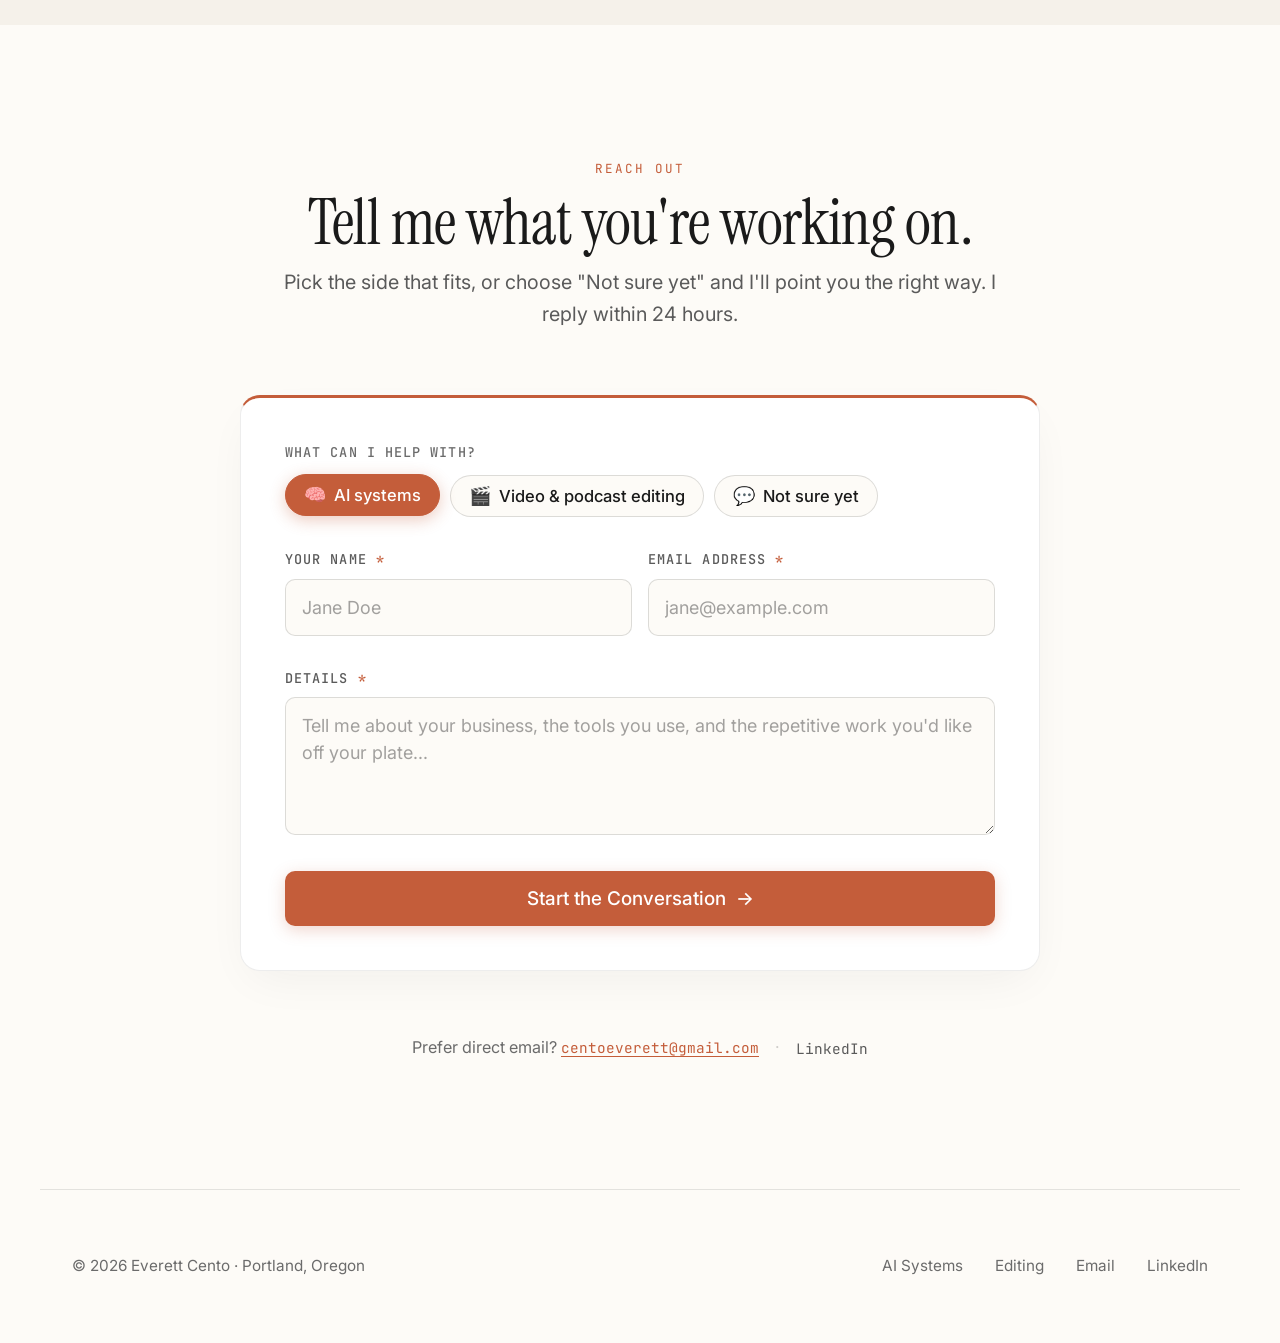
==== commit fdcb02df: "Use candid color photo in homepage hero Swap the formal portrait for a warmer candid shot on the hom" ====
--- a/index.html
+++ b/index.html
@@ -15,9 +15,9 @@
     <meta property="og:url" content="https://everettcento.com/">
     <meta property="og:title" content="I take care of the parts of your business you've always meant to get to.">
     <meta property="og:description" content="AI systems that take repetitive work off your plate, and editing for the podcasts and videos you've been sitting on. Everett Cento, Portland.">
-    <meta property="og:image" content="https://everettcento.com/everett-cento.png">
-    <meta property="og:image:width" content="800">
-    <meta property="og:image:height" content="1000">
+    <meta property="og:image" content="https://everettcento.com/everett-candid.jpg">
+    <meta property="og:image:width" content="1195">
+    <meta property="og:image:height" content="896">
 
     <!-- Favicon -->
     <link rel="icon" type="image/svg+xml" href="/favicon.svg">
@@ -89,8 +89,8 @@
                         <a href="/editing/" class="hero-cta hero-cta-outline">Video &amp; Podcast Editing</a>
                     </div>
                 </div>
-                <div class="hero-image">
-                    <img src="/everett-cento.png" alt="Everett Cento" width="800" height="1000" loading="eager" fetchpriority="high" />
+                <div class="hero-image hero-image-warm">
+                    <img src="/everett-candid.jpg" alt="Everett Cento smiling on a sunny rooftop" width="1195" height="896" loading="eager" fetchpriority="high" />
                 </div>
             </div>
         </section>
--- a/styles.css
+++ b/styles.css
@@ -1670,6 +1670,11 @@
     color: var(--text-primary);
 }
 
+/* Candid color photo: skip the grayscale treatment used on the portrait */
+.hero-image-warm img {
+    filter: none;
+}
+
 /* Two routing buttons need to sit side by side in the half-width hero */
 .hero-actions-paths .hero-cta {
     padding: var(--space-sm) 20px;
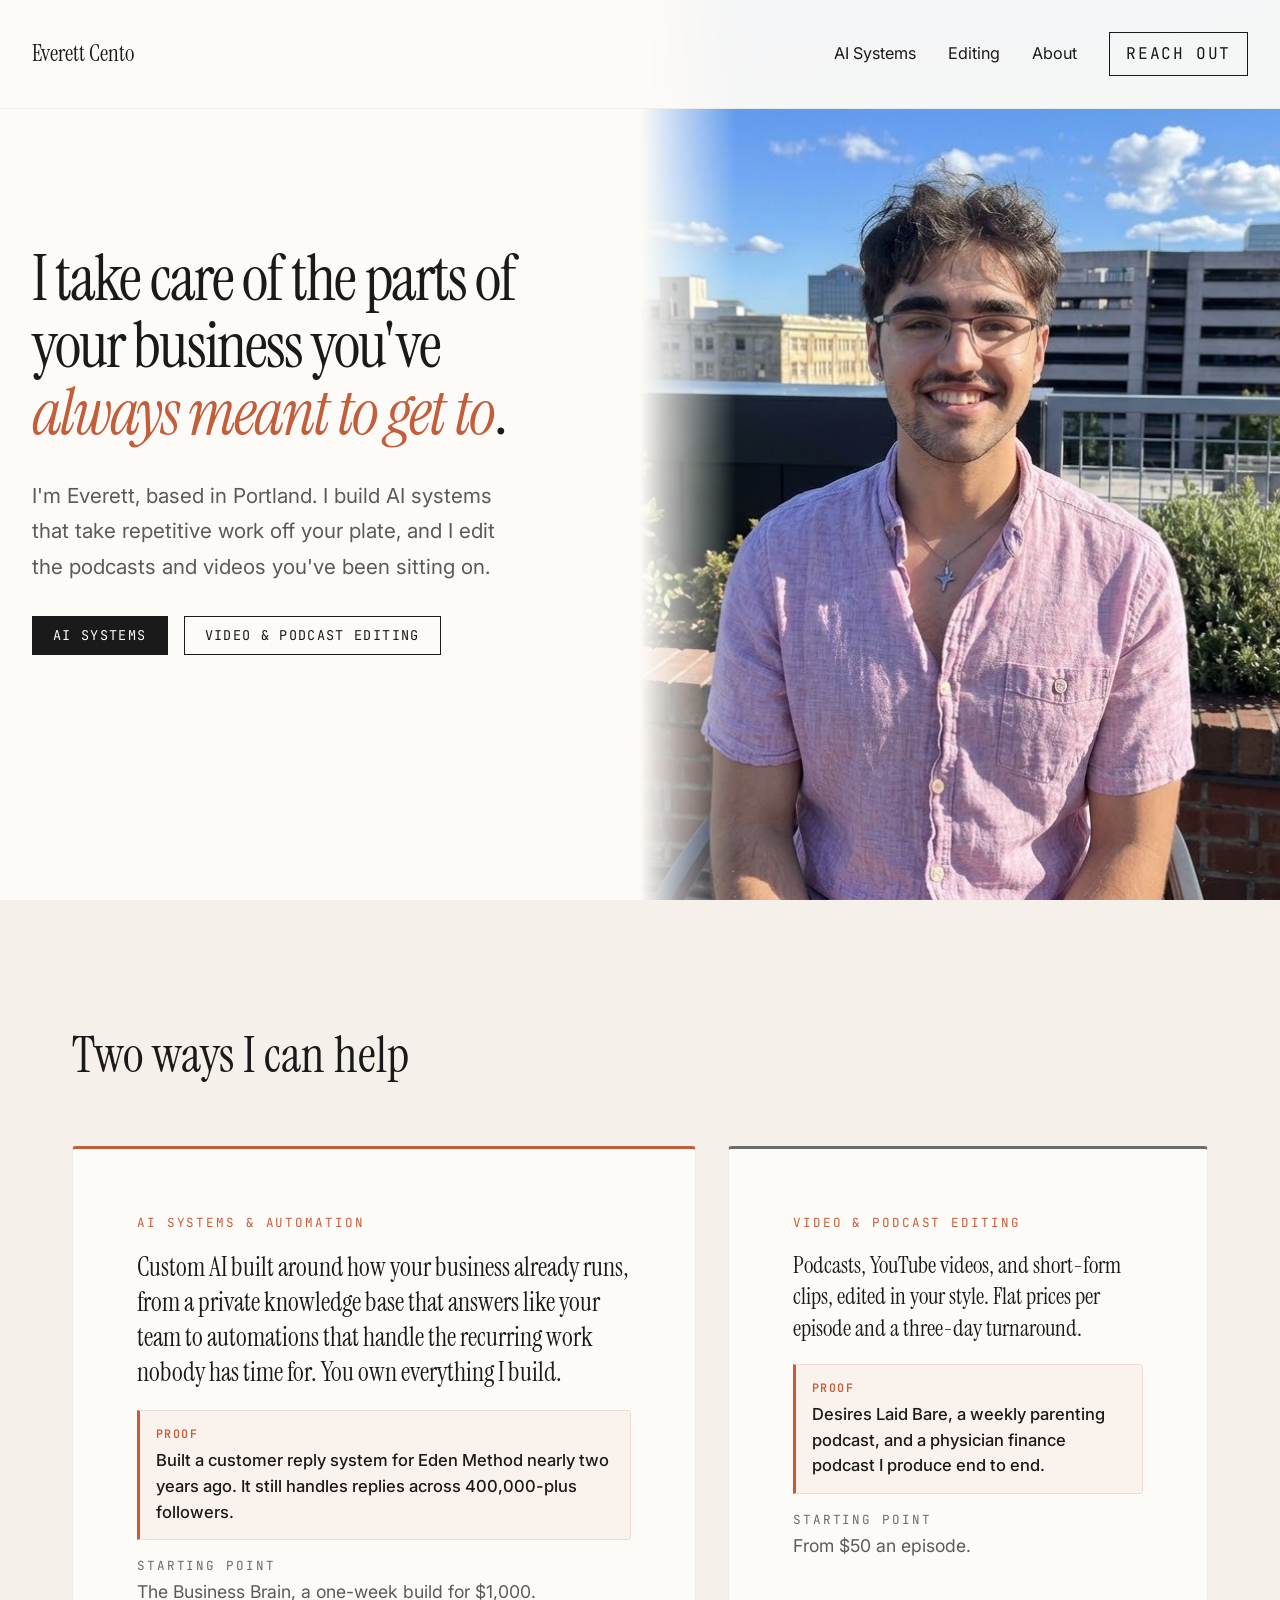
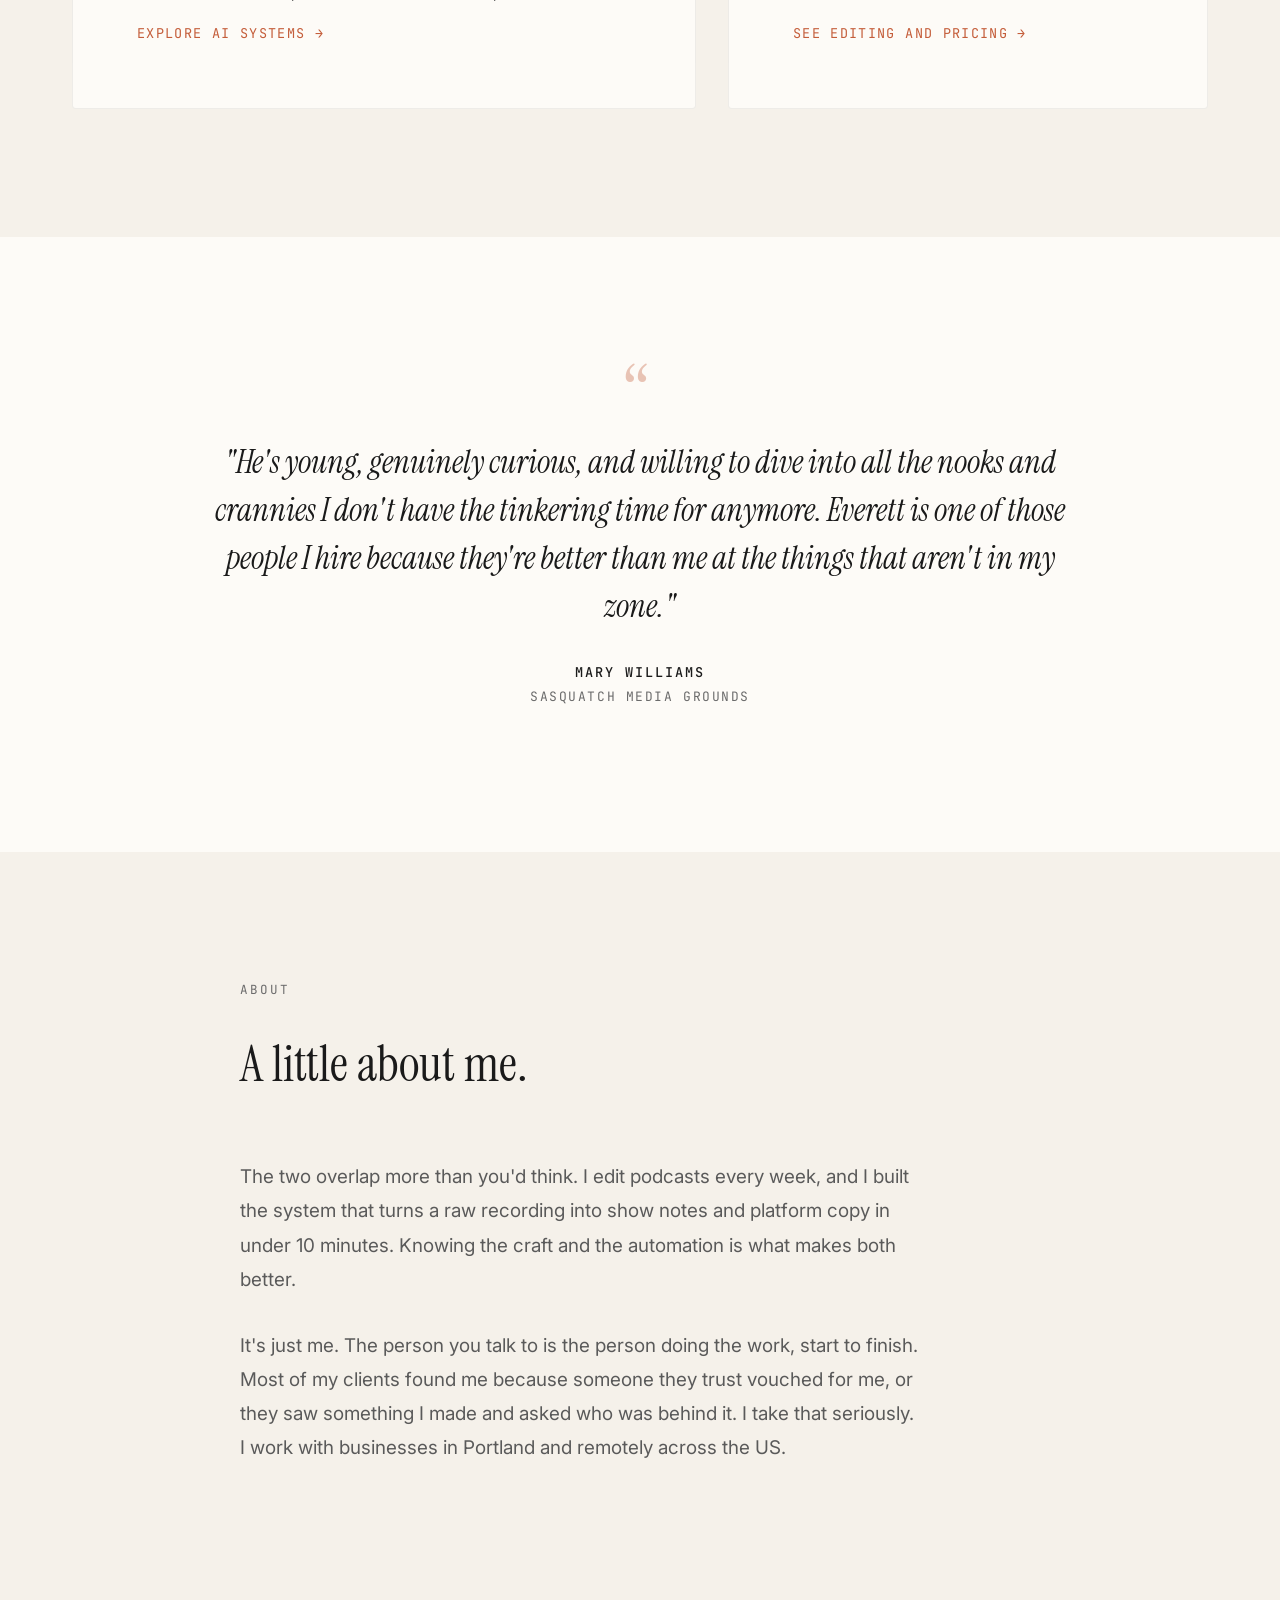
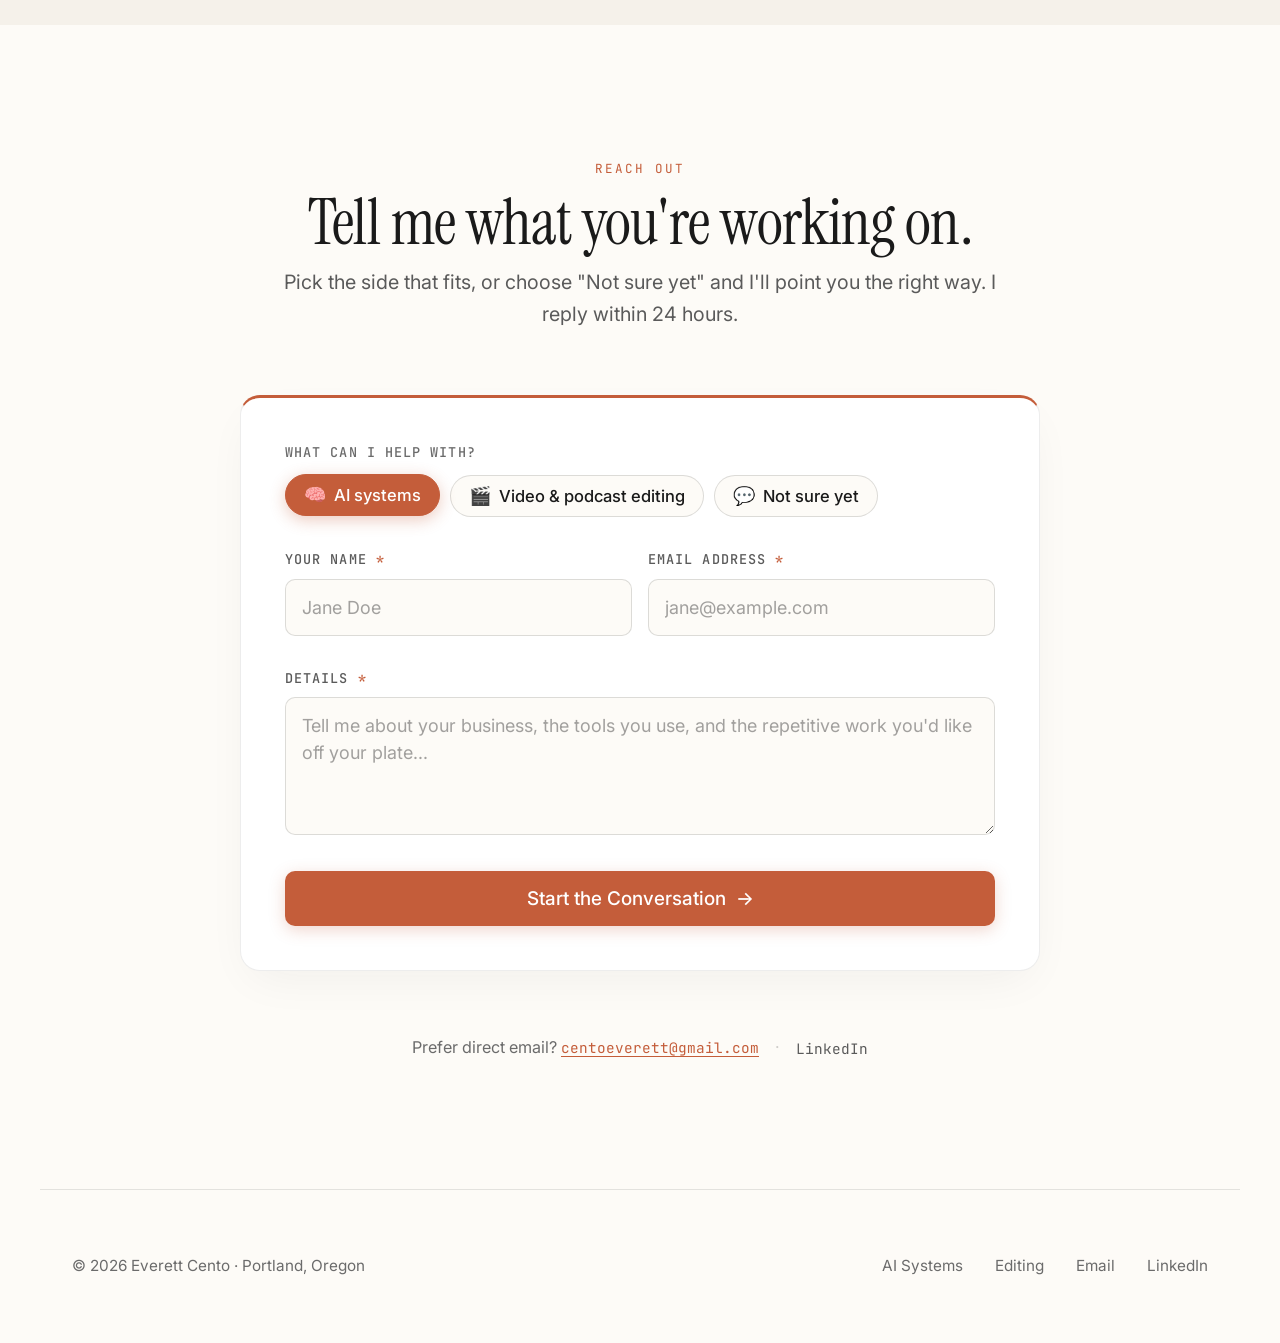
==== commit ec92b164: "Solid homepage nav bar; split thumbnail pricing - Homepage nav is a full-width solid bar from the fi" ====
--- a/index.html
+++ b/index.html
@@ -67,7 +67,7 @@
     <a href="#main" class="skip-link">Skip to main content</a>
 
     <!-- Navigation -->
-    <nav class="nav" aria-label="Main navigation">
+    <nav class="nav nav-solid" aria-label="Main navigation">
         <a href="/" class="nav-logo" aria-label="Everett Cento - Home">Everett Cento</a>
         <div class="nav-links">
             <a href="/ai/">AI Systems</a>
--- a/styles.css
+++ b/styles.css
@@ -200,6 +200,22 @@
     background: transparent;
     backdrop-filter: none;
     -webkit-backdrop-filter: none;
+}
+
+/* Solid bar from the first frame (homepage): one continuous band instead of
+   a transparent nav with a floating panel behind the links */
+.nav.nav-solid {
+    background: rgba(253, 251, 247, 0.95);
+    backdrop-filter: blur(10px);
+    -webkit-backdrop-filter: blur(10px);
+    border-bottom: 1px solid rgba(0, 0, 0, 0.05);
+}
+
+.nav.nav-solid .nav-links {
+    background: transparent;
+    backdrop-filter: none;
+    -webkit-backdrop-filter: none;
+    padding: 0;
 }
 
 .nav-links a {
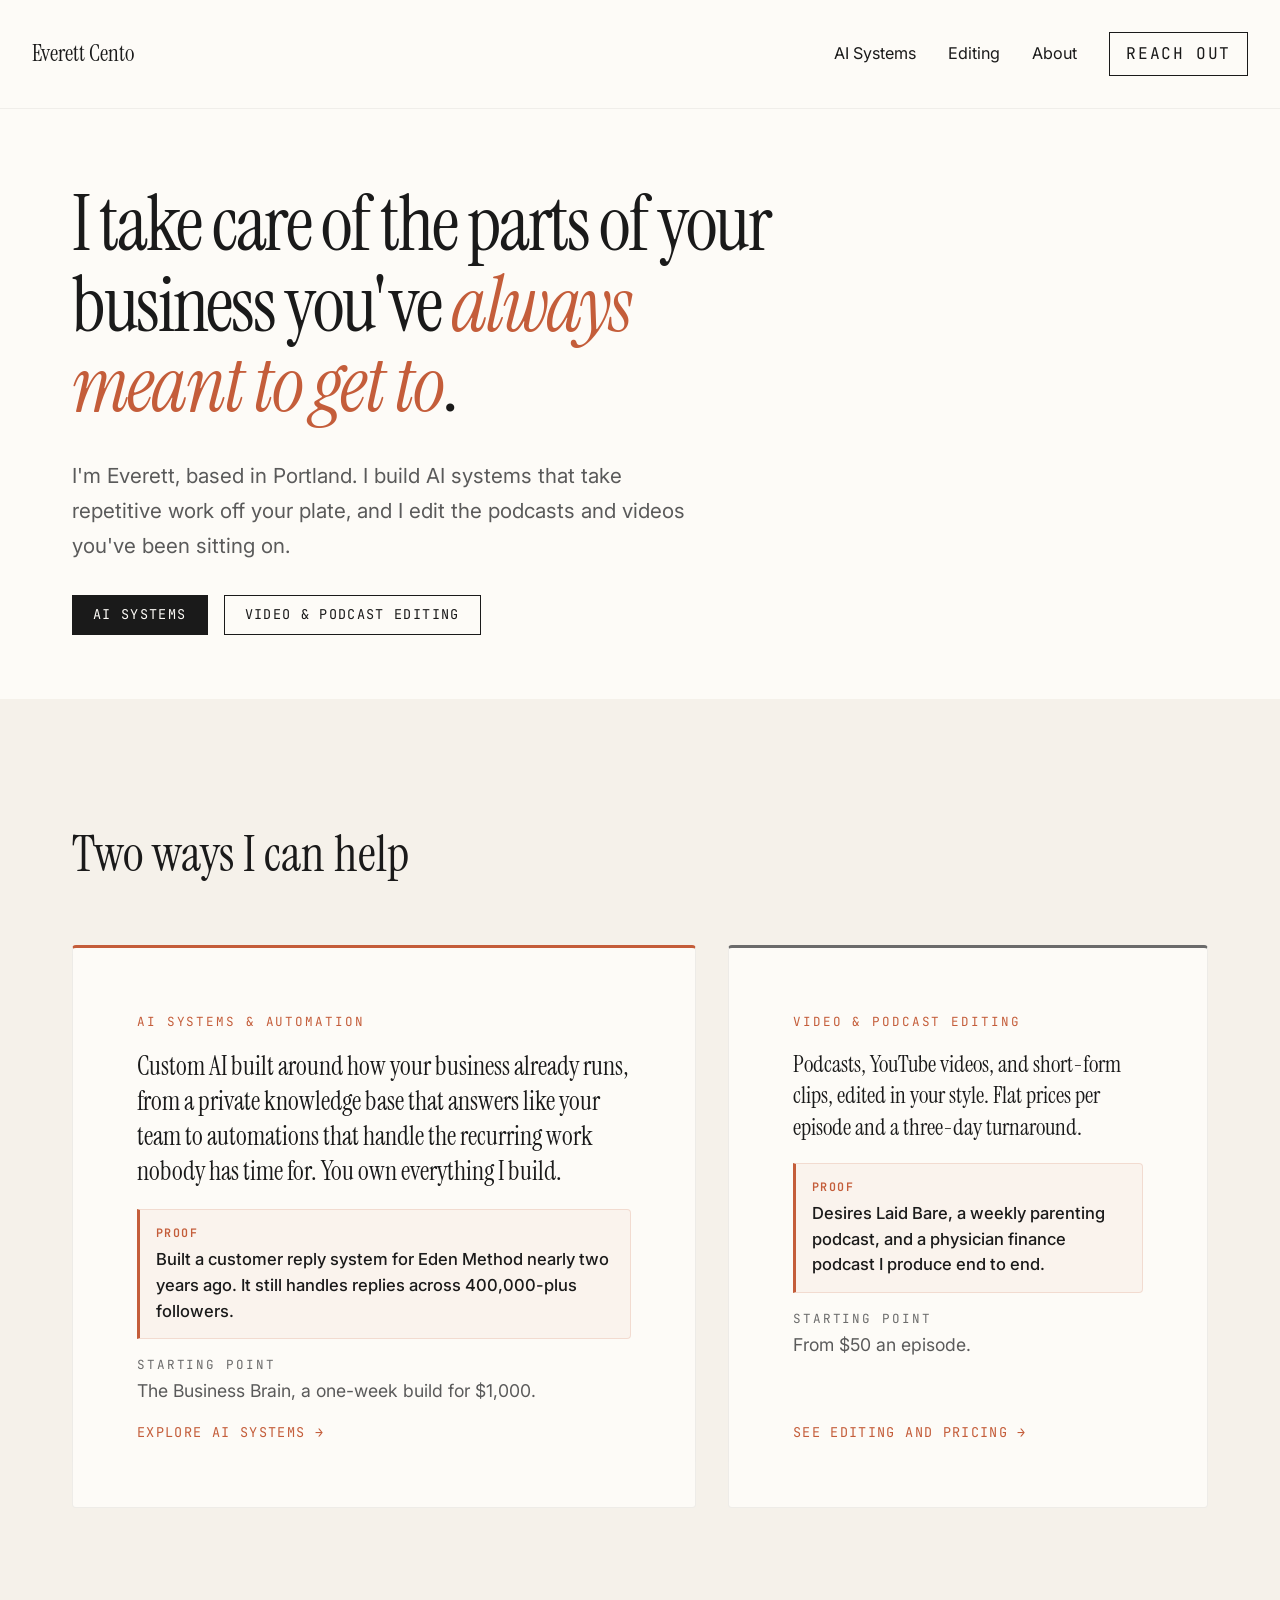
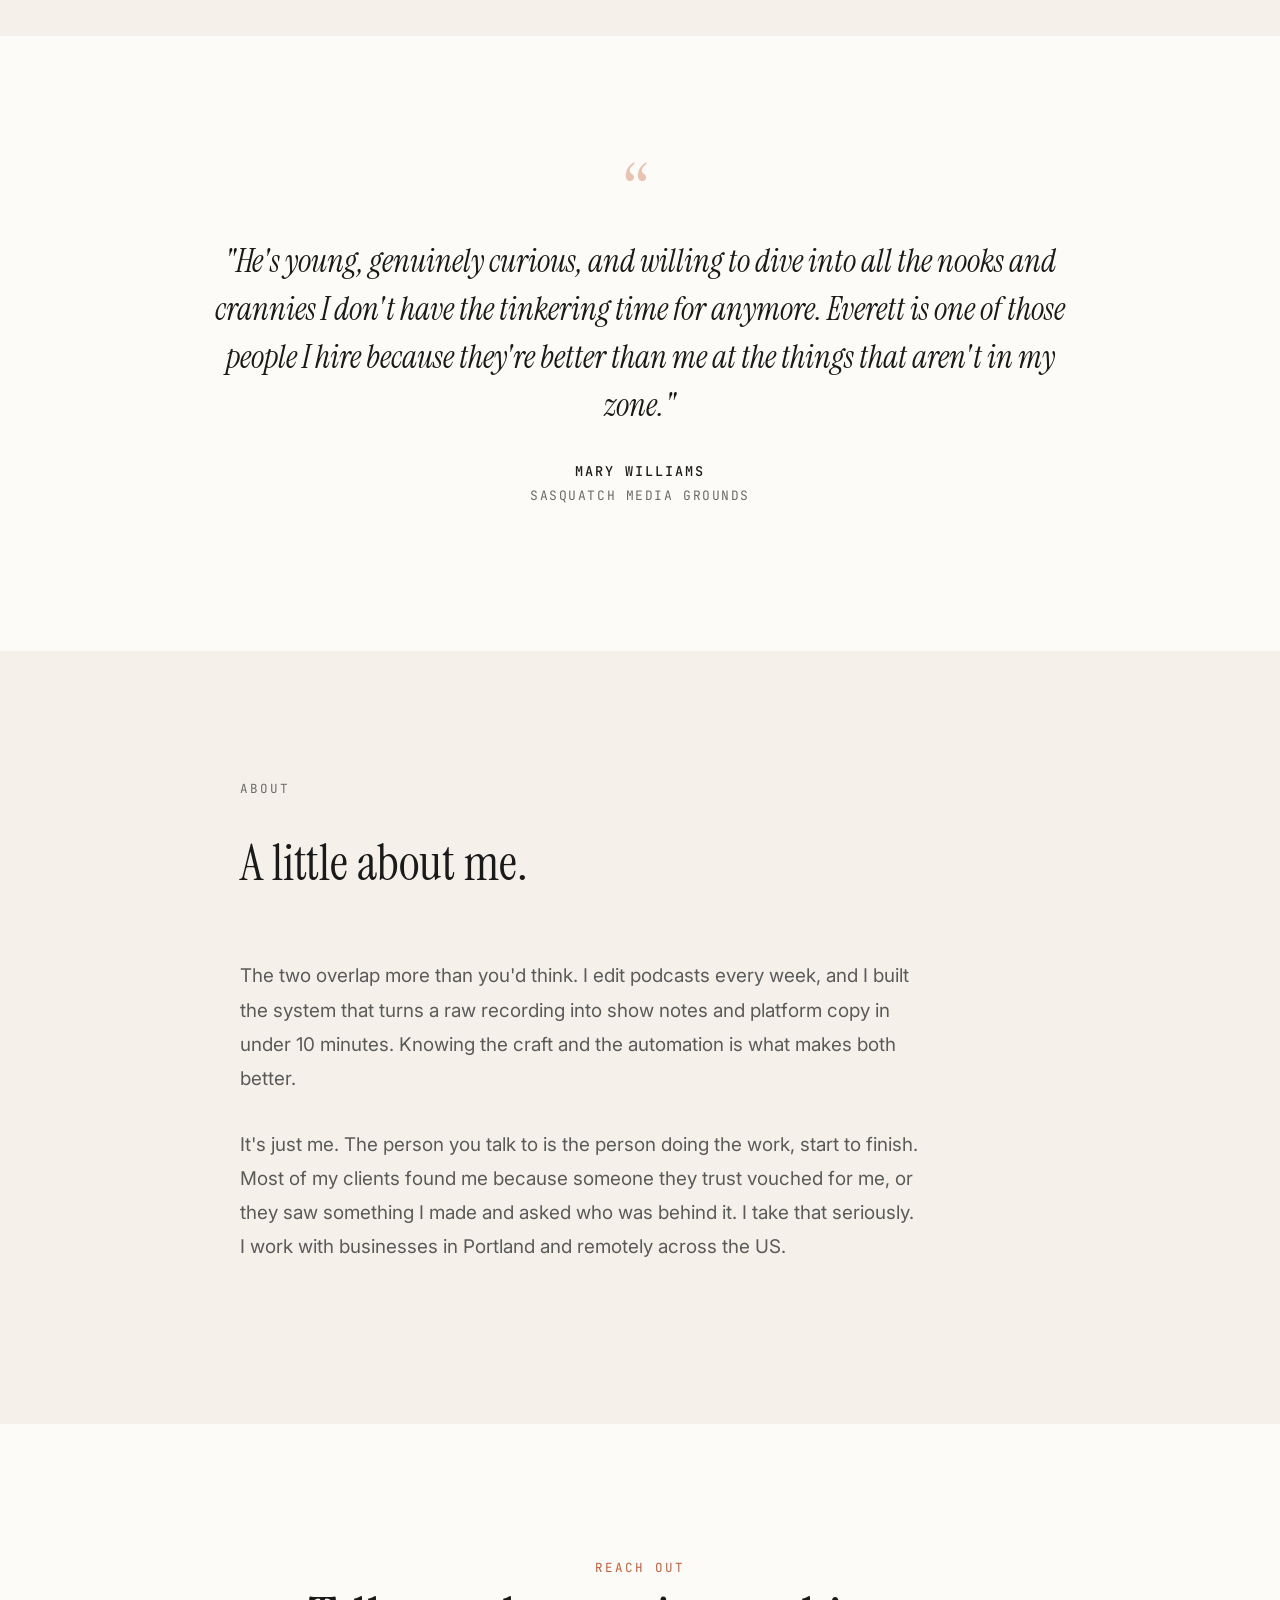
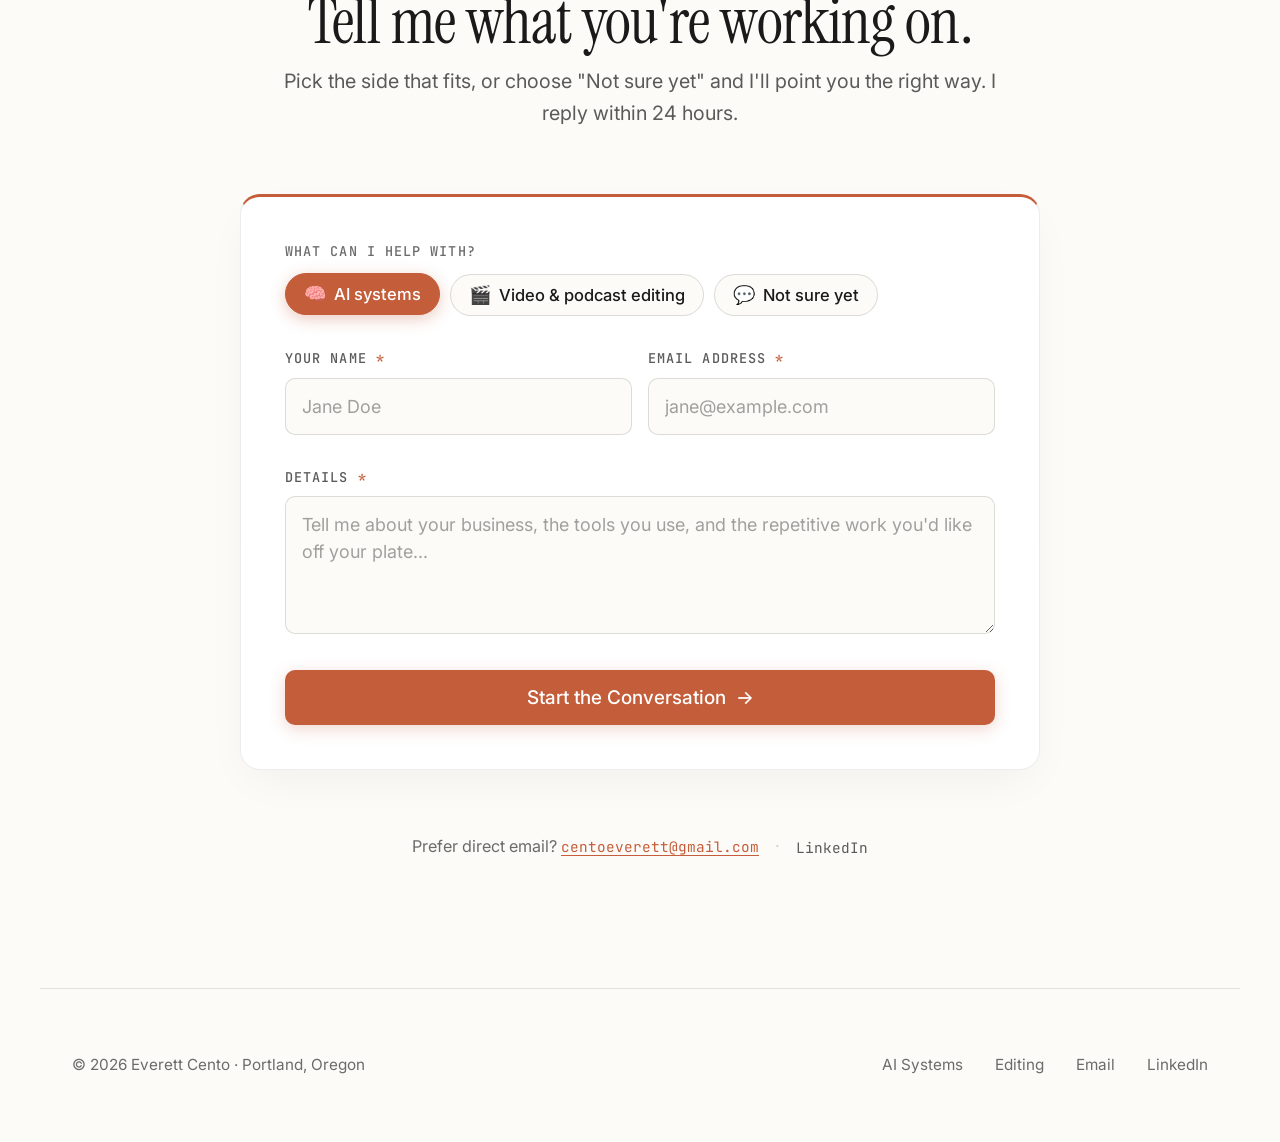
==== commit f3cec466: "Homepage hero: text only, no photo Match the editing page's text-only hero; headline gets a little m" ====
--- a/index.html
+++ b/index.html
@@ -79,7 +79,7 @@
 
     <main id="main">
         <!-- Hero - Split Layout -->
-        <section class="hero" aria-labelledby="hero-heading">
+        <section class="hero hero-text-only hero-home" aria-labelledby="hero-heading">
             <div class="hero-split">
                 <div class="hero-content">
                     <h1 id="hero-heading">I take care of the parts of your business you've <em>always meant to get to</em>.</h1>
@@ -88,9 +88,6 @@
                         <a href="/ai/" class="hero-cta">AI Systems</a>
                         <a href="/editing/" class="hero-cta hero-cta-outline">Video &amp; Podcast Editing</a>
                     </div>
-                </div>
-                <div class="hero-image hero-image-warm">
-                    <img src="/everett-candid.jpg" alt="Everett Cento smiling on a sunny rooftop" width="1195" height="896" loading="eager" fetchpriority="high" />
                 </div>
             </div>
         </section>
--- a/styles.css
+++ b/styles.css
@@ -1686,9 +1686,9 @@
     color: var(--text-primary);
 }
 
-/* Candid color photo: skip the grayscale treatment used on the portrait */
-.hero-image-warm img {
-    filter: none;
+/* Homepage headline is longer than the editing one, so give it more width */
+.hero-text-only.hero-home h1 {
+    max-width: 20ch;
 }
 
 /* Two routing buttons need to sit side by side in the half-width hero */
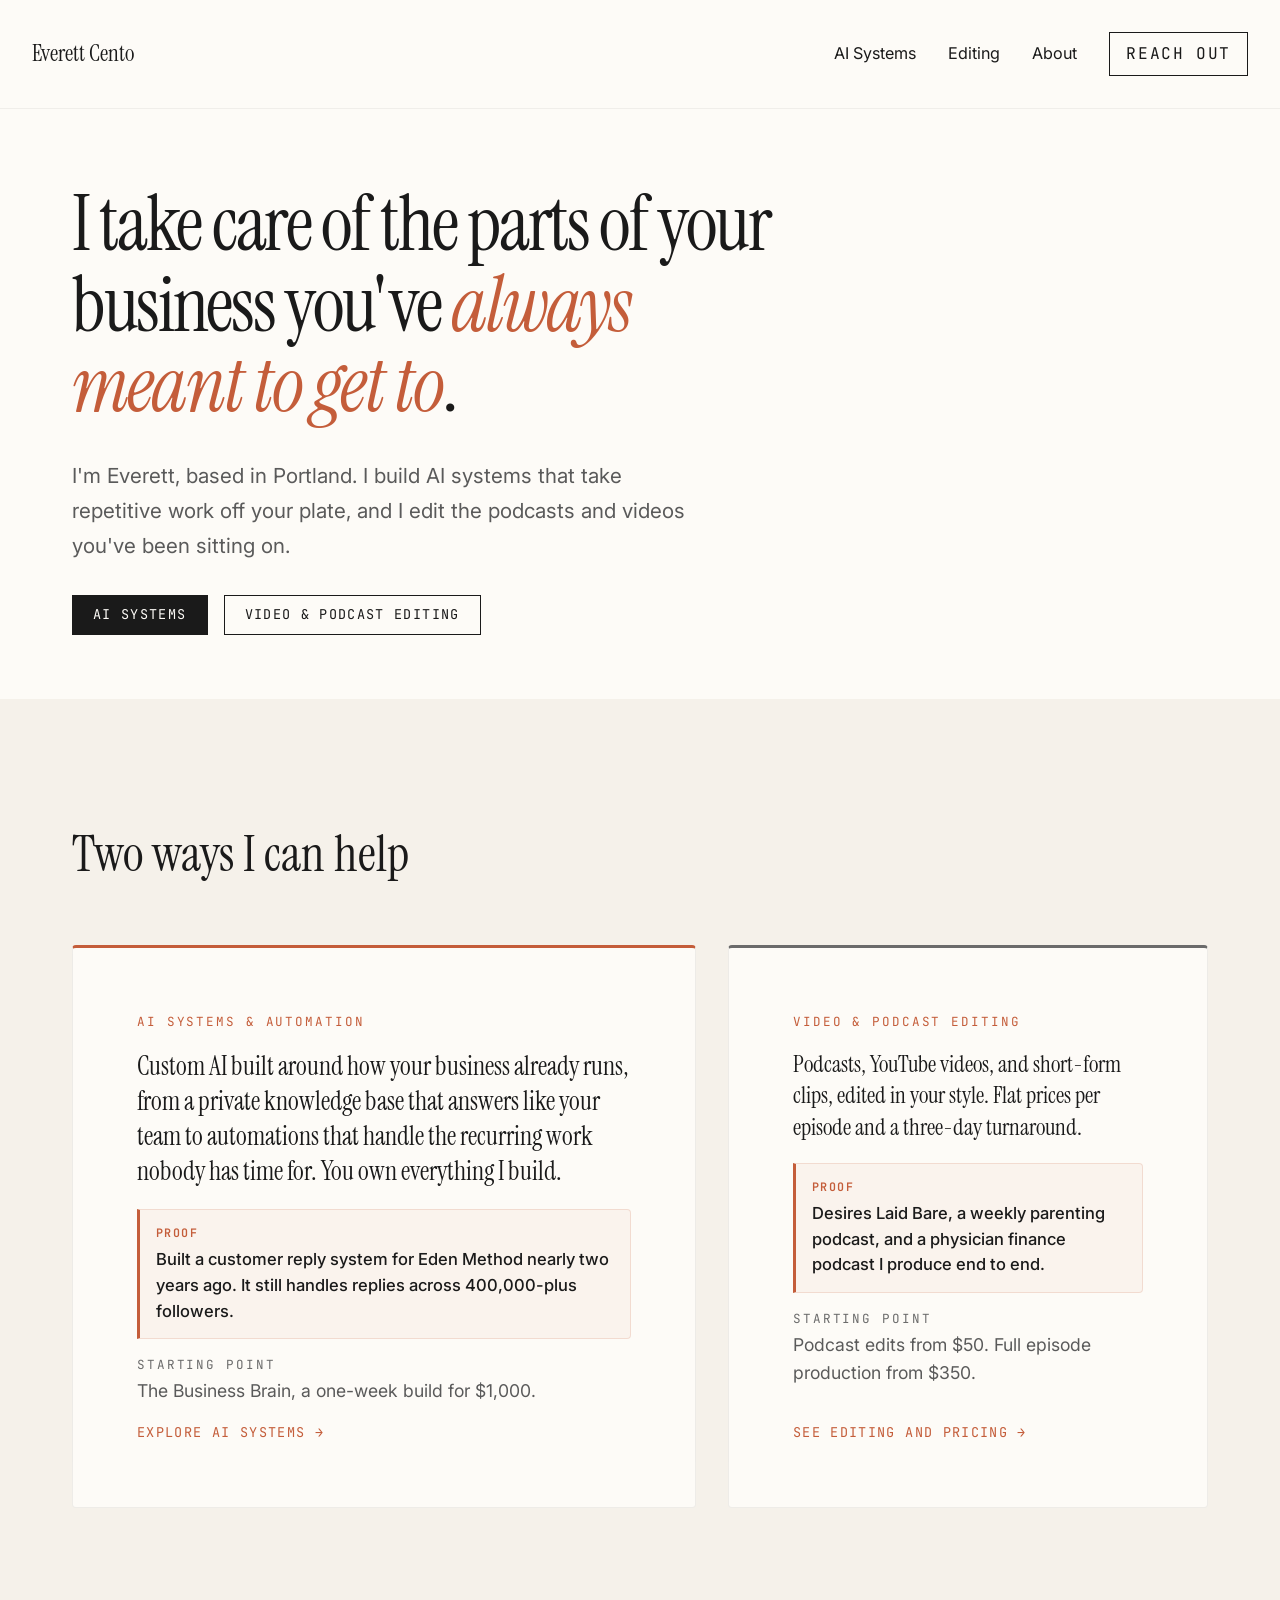
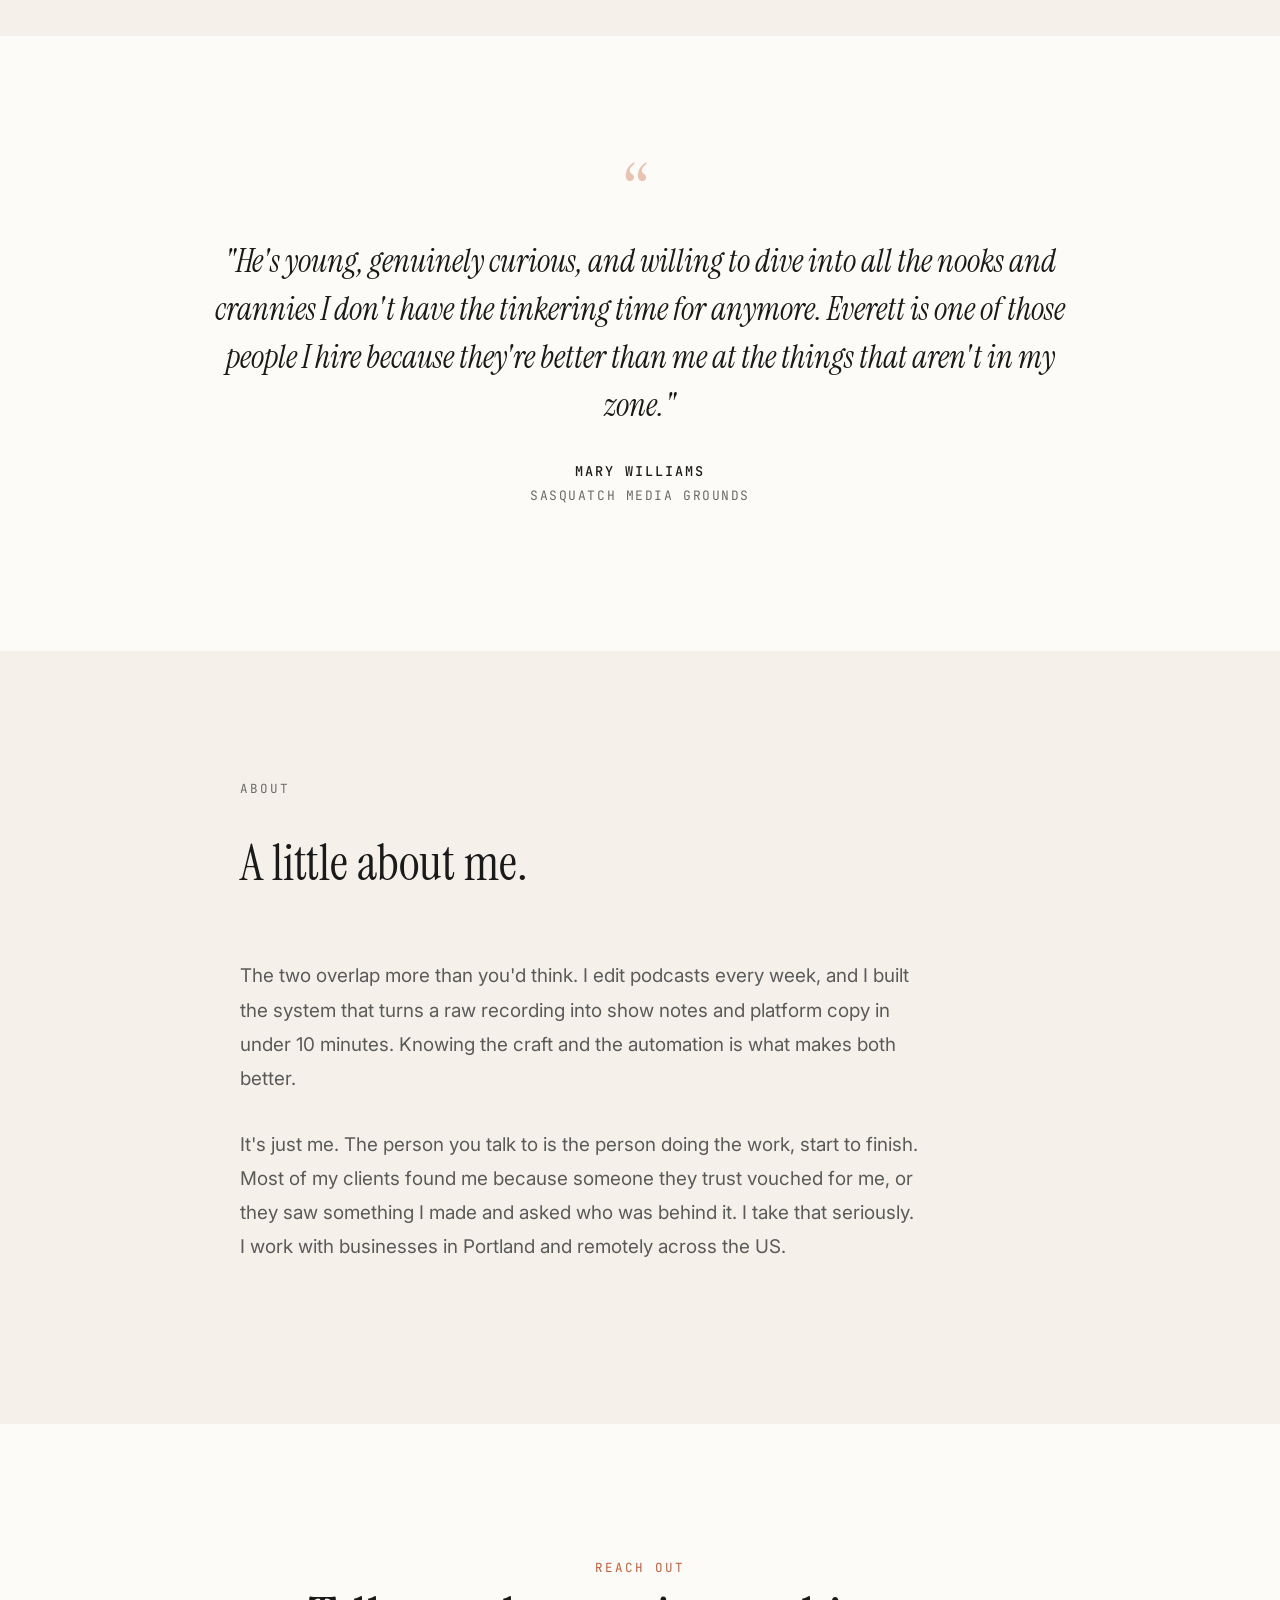
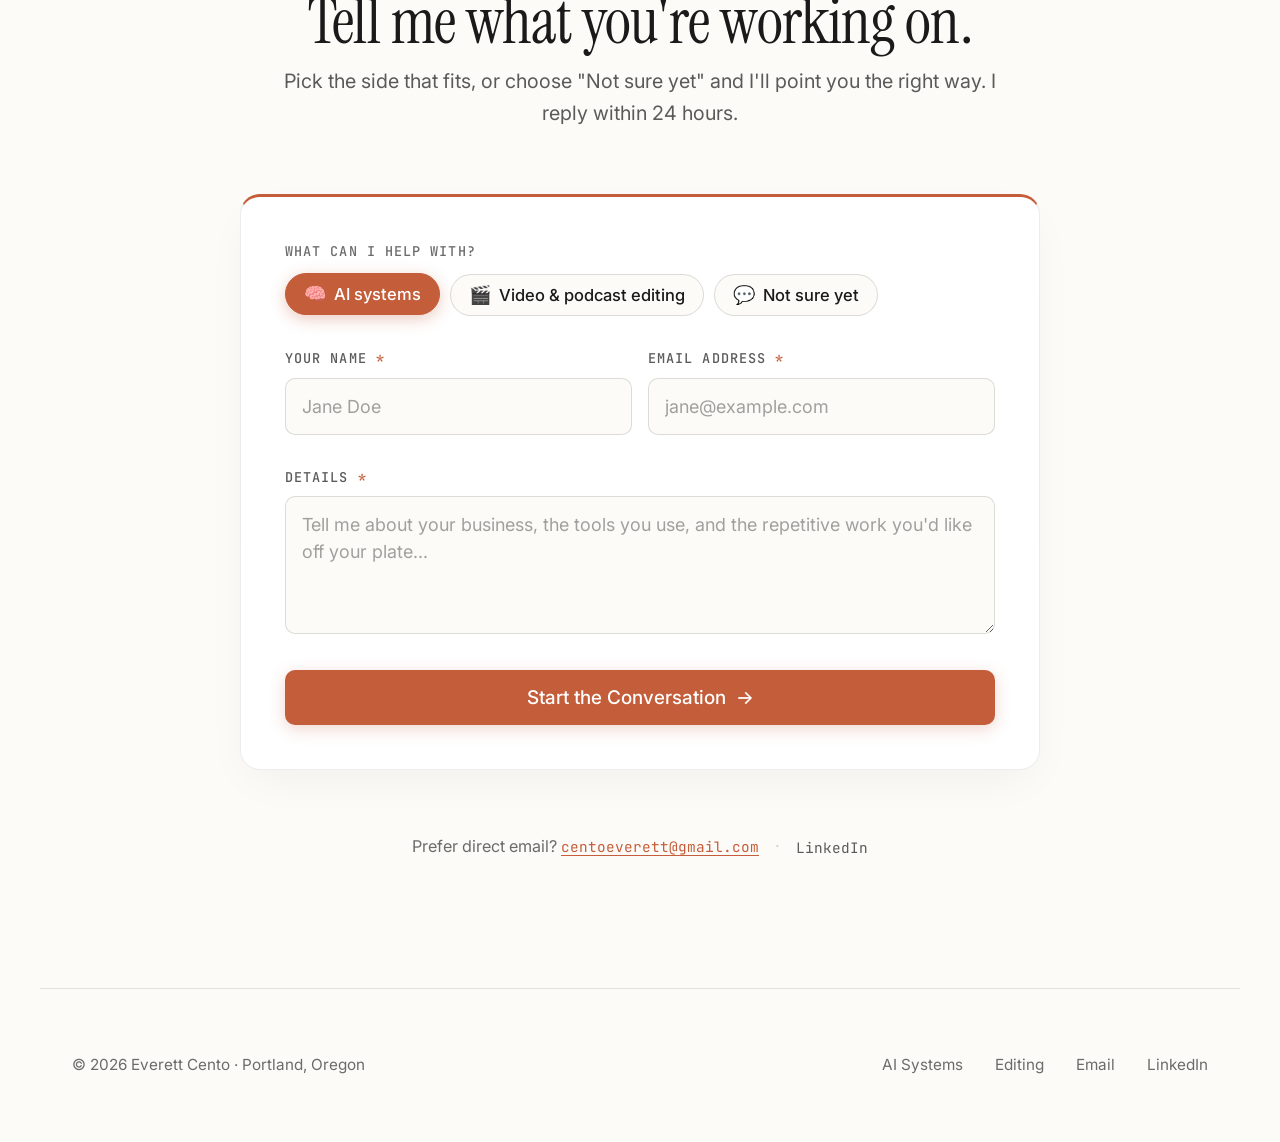
==== commit d54e59f5: "Pricing audit fixes: show price range, payment terms, clearer limits - Homepage editing card: "Podca" ====
--- a/index.html
+++ b/index.html
@@ -116,7 +116,7 @@
                             <span class="work-outcome-tag">Proof</span>
                             <p>Desires Laid Bare, a weekly parenting podcast, and a physician finance podcast I produce end to end.</p>
                         </div>
-                        <p class="path-start"><span class="label">Starting point</span>From $50 an episode.</p>
+                        <p class="path-start"><span class="label">Starting point</span>Podcast edits from $50. Full episode production from $350.</p>
                         <span class="path-link">See editing and pricing <span aria-hidden="true">&rarr;</span></span>
                     </a>
                 </div>
--- a/styles.css
+++ b/styles.css
@@ -1977,6 +1977,10 @@
     max-width: 560px;
 }
 
+.price-note + .price-note {
+    margin-top: var(--space-sm);
+}
+
 .price-table {
     width: 100%;
     border-collapse: collapse;
@@ -2116,6 +2120,30 @@
     align-items: center;
     justify-content: center;
     border: 1px dashed rgba(0, 0, 0, 0.18);
+}
+
+/* Client quote under the featured episode */
+.work-quote {
+    max-width: 820px;
+    margin-top: var(--space-xl);
+    padding-left: var(--space-lg);
+    border-left: 3px solid var(--accent);
+}
+
+.work-quote blockquote {
+    font-family: var(--font-display);
+    font-style: italic;
+    font-size: clamp(1.25rem, 2.2vw, 1.6rem);
+    line-height: 1.45;
+    color: var(--text-primary);
+    margin-bottom: var(--space-md);
+}
+
+.work-quote figcaption {
+    display: flex;
+    flex-wrap: wrap;
+    gap: var(--space-sm) var(--space-md);
+    align-items: baseline;
 }
 
 /* Cross-link */
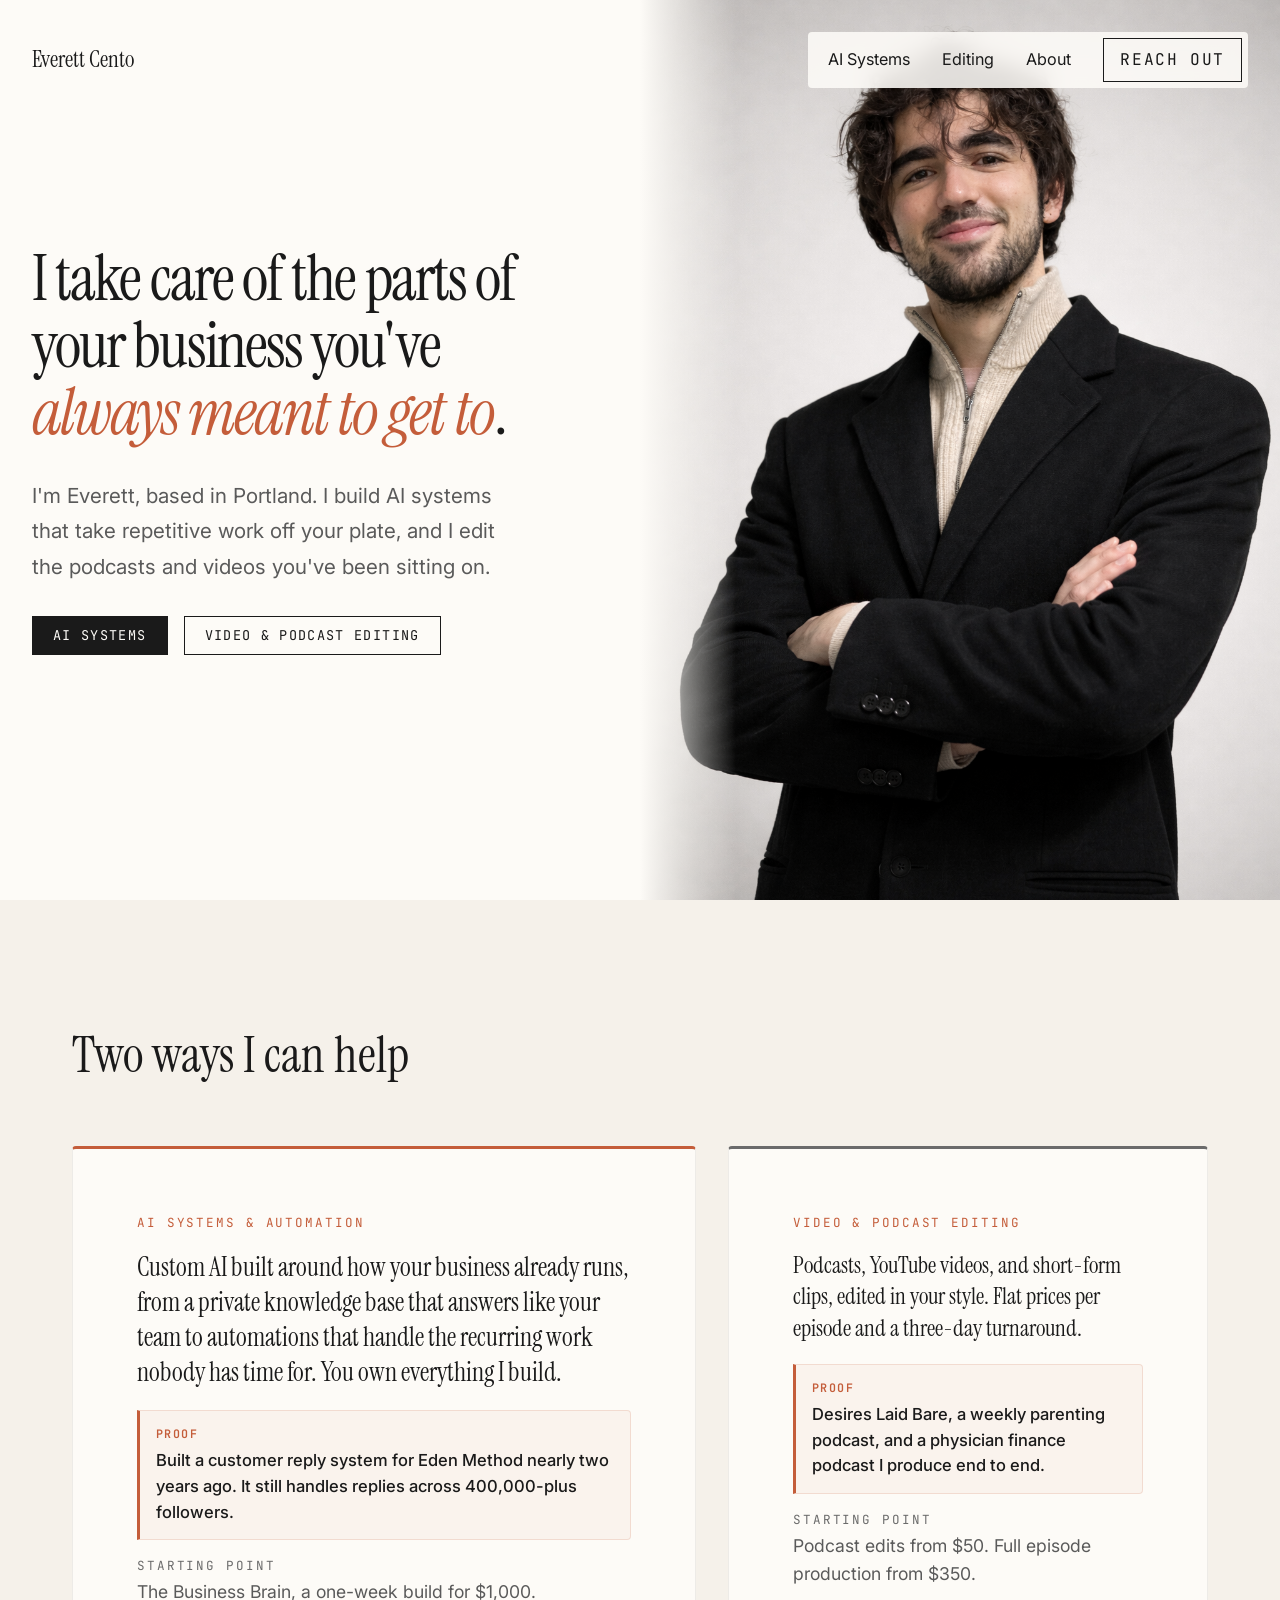
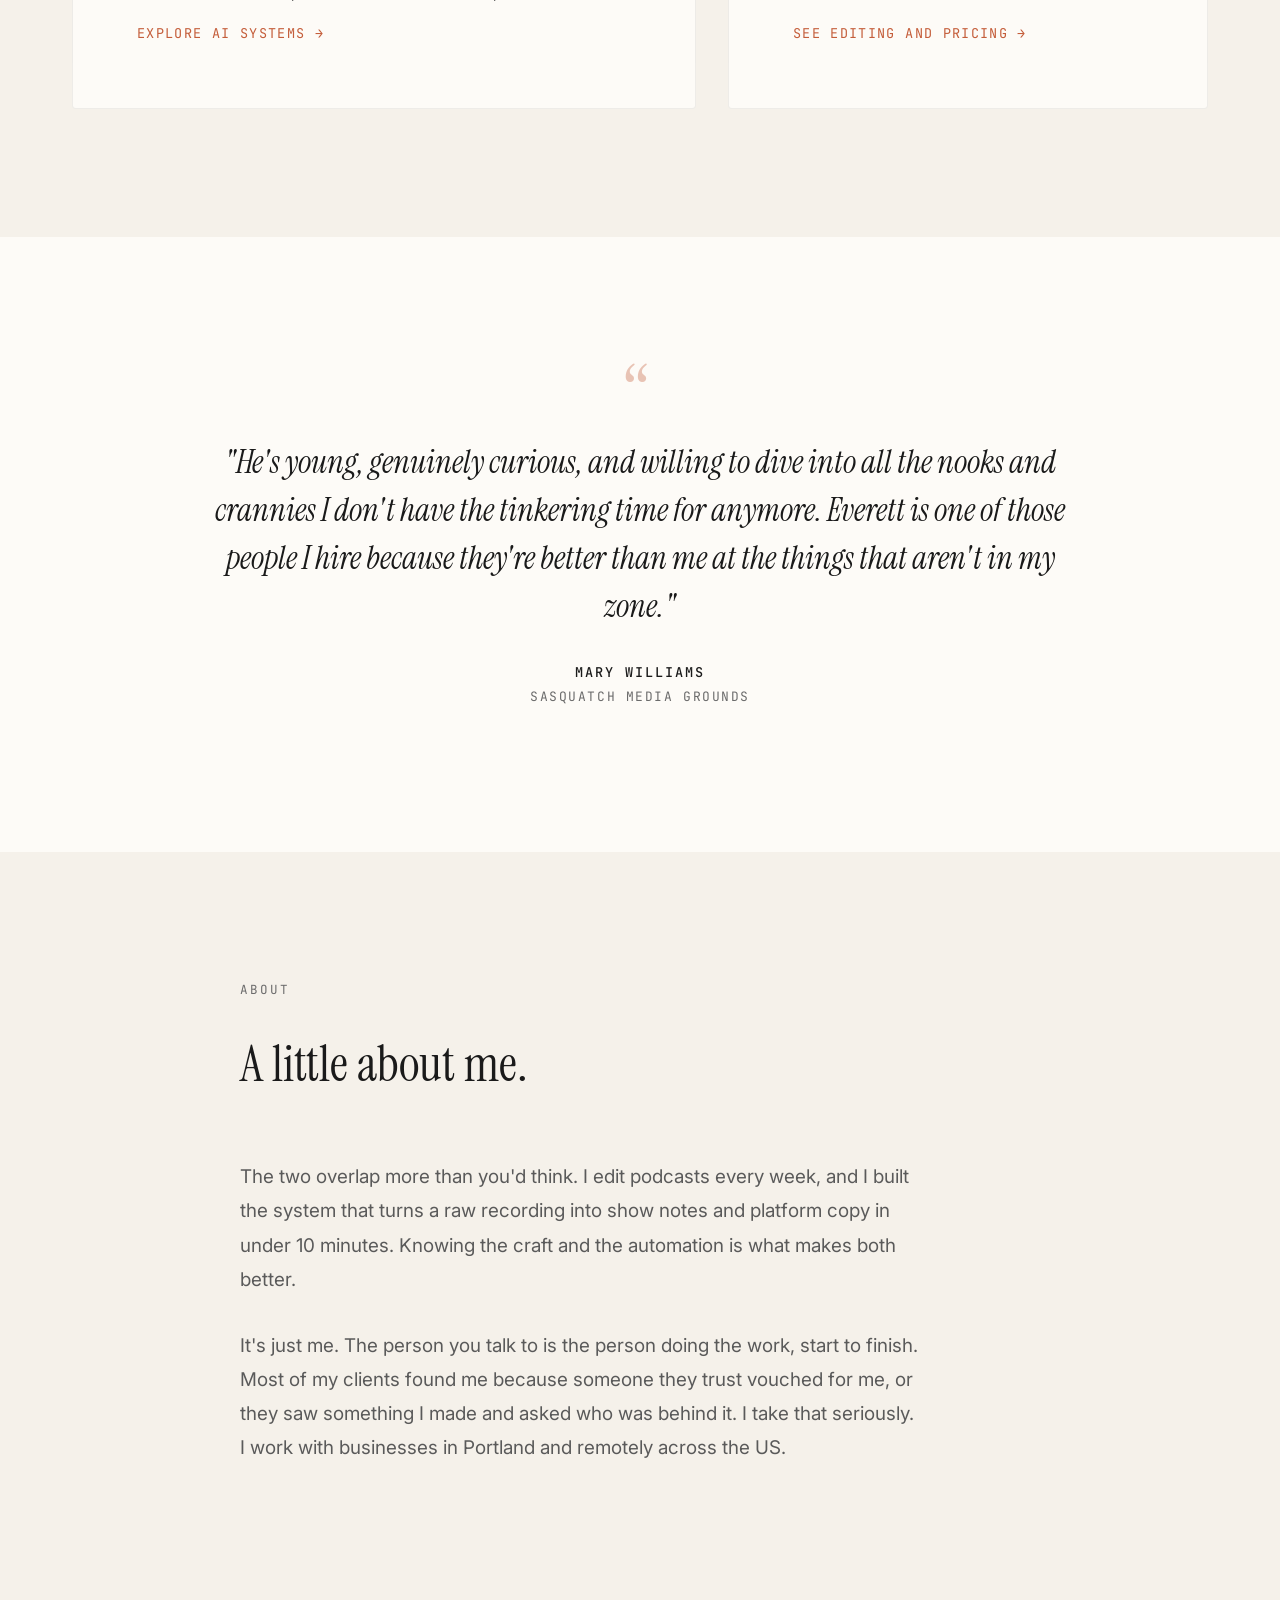
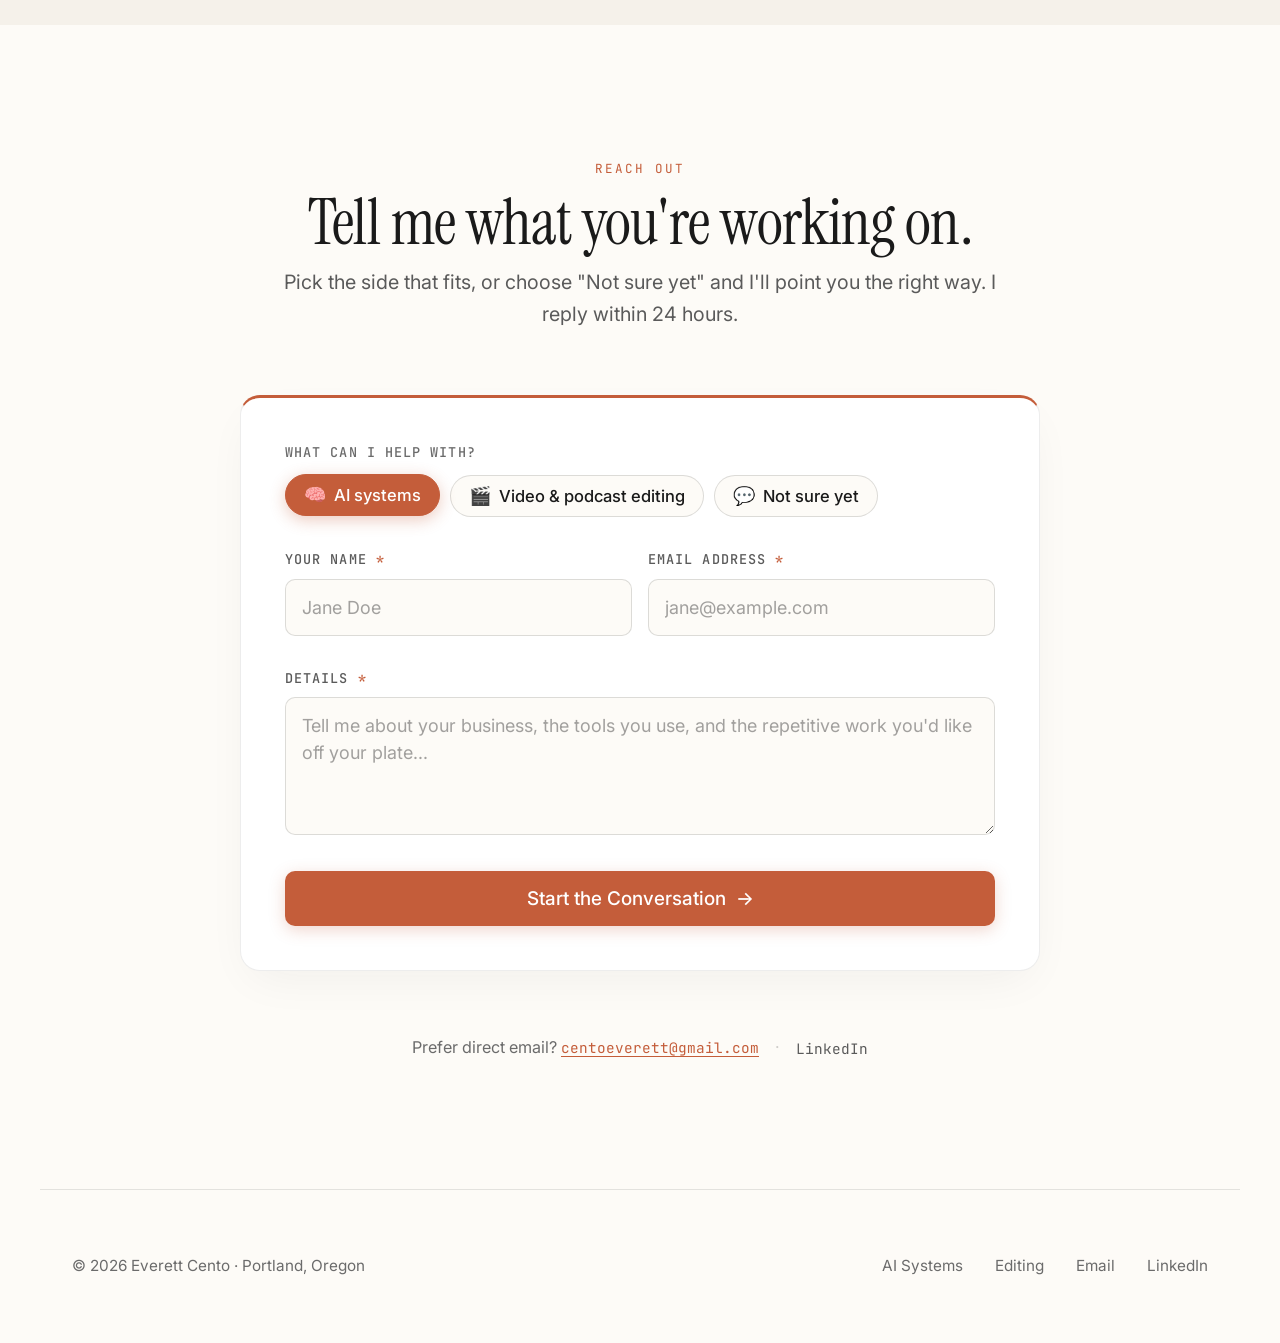
==== commit d451da0f: "Split heroes on home and editing; editing page cleanup Homepage - Full-viewport split hero with port" ====
--- a/index.html
+++ b/index.html
@@ -15,9 +15,9 @@
     <meta property="og:url" content="https://everettcento.com/">
     <meta property="og:title" content="I take care of the parts of your business you've always meant to get to.">
     <meta property="og:description" content="AI systems that take repetitive work off your plate, and editing for the podcasts and videos you've been sitting on. Everett Cento, Portland.">
-    <meta property="og:image" content="https://everettcento.com/everett-candid.jpg">
-    <meta property="og:image:width" content="1195">
-    <meta property="og:image:height" content="896">
+    <meta property="og:image" content="https://everettcento.com/everett-cento.png">
+    <meta property="og:image:width" content="800">
+    <meta property="og:image:height" content="1000">
 
     <!-- Favicon -->
     <link rel="icon" type="image/svg+xml" href="/favicon.svg">
@@ -67,7 +67,7 @@
     <a href="#main" class="skip-link">Skip to main content</a>
 
     <!-- Navigation -->
-    <nav class="nav nav-solid" aria-label="Main navigation">
+    <nav class="nav" aria-label="Main navigation">
         <a href="/" class="nav-logo" aria-label="Everett Cento - Home">Everett Cento</a>
         <div class="nav-links">
             <a href="/ai/">AI Systems</a>
@@ -79,7 +79,7 @@
 
     <main id="main">
         <!-- Hero - Split Layout -->
-        <section class="hero hero-text-only hero-home" aria-labelledby="hero-heading">
+        <section class="hero" aria-labelledby="hero-heading">
             <div class="hero-split">
                 <div class="hero-content">
                     <h1 id="hero-heading">I take care of the parts of your business you've <em>always meant to get to</em>.</h1>
@@ -88,6 +88,9 @@
                         <a href="/ai/" class="hero-cta">AI Systems</a>
                         <a href="/editing/" class="hero-cta hero-cta-outline">Video &amp; Podcast Editing</a>
                     </div>
+                </div>
+                <div class="hero-image">
+                    <img src="/everett-cento.png" alt="Everett Cento" width="800" height="1000" loading="eager" fetchpriority="high" />
                 </div>
             </div>
         </section>
--- a/styles.css
+++ b/styles.css
@@ -163,7 +163,21 @@
     justify-content: space-between;
     align-items: center;
     background: transparent;
-    transition: background var(--transition), border-color var(--transition);
+    transition: background var(--transition), border-color var(--transition), opacity 0.3s ease, transform 0.3s ease;
+}
+
+/* Short screens: when the nav would sit on top of the hero text, it starts
+   tucked away and slides in after a small scroll (toggled in each page's JS) */
+.nav.nav-tucked {
+    opacity: 0;
+    transform: translateY(-100%);
+    pointer-events: none;
+}
+
+.nav.nav-tucked:focus-within {
+    opacity: 1;
+    transform: none;
+    pointer-events: auto;
 }
 
 .nav.scrolled {
@@ -200,22 +214,6 @@
     background: transparent;
     backdrop-filter: none;
     -webkit-backdrop-filter: none;
-}
-
-/* Solid bar from the first frame (homepage): one continuous band instead of
-   a transparent nav with a floating panel behind the links */
-.nav.nav-solid {
-    background: rgba(253, 251, 247, 0.95);
-    backdrop-filter: blur(10px);
-    -webkit-backdrop-filter: blur(10px);
-    border-bottom: 1px solid rgba(0, 0, 0, 0.05);
-}
-
-.nav.nav-solid .nav-links {
-    background: transparent;
-    backdrop-filter: none;
-    -webkit-backdrop-filter: none;
-    padding: 0;
 }
 
 .nav-links a {
@@ -1686,11 +1684,6 @@
     color: var(--text-primary);
 }
 
-/* Homepage headline is longer than the editing one, so give it more width */
-.hero-text-only.hero-home h1 {
-    max-width: 20ch;
-}
-
 /* Two routing buttons need to sit side by side in the half-width hero */
 .hero-actions-paths .hero-cta {
     padding: var(--space-sm) 20px;
@@ -1800,50 +1793,78 @@
    Editing Page
    ========================================== */
 
-/* Text-only hero (no photo) */
-.hero-text-only,
-.hero-text-only .hero-split {
-    min-height: auto;
-}
-
-.hero-text-only .hero-content {
-    position: relative;
-    width: 100%;
-    height: auto;
-    max-width: var(--max-width);
-    margin: 0 auto;
-    padding: 184px var(--space-lg) var(--space-xl);
-}
-
-.hero-text-only h1 {
-    font-size: clamp(2.75rem, 6vw, 5rem);
-    max-width: 17ch;
-}
-
-.hero-text-only .hero-intro {
-    max-width: 620px;
-}
-
-@media (max-width: 900px) {
-    .hero-text-only .hero-content {
-        padding: 140px var(--space-lg) var(--space-xl);
-    }
-}
-
-@media (max-width: 600px) {
-    .hero-text-only .hero-content {
-        padding-top: 124px;
-    }
-
-    .hero-text-only h1 {
-        font-size: 2.5rem;
-    }
-}
-
 .hero-eyebrow {
     display: block;
     margin-bottom: var(--space-md);
     color: var(--accent);
+}
+
+/* Hero graphic (editing page): a timeline illustration in the photo slot */
+.hero-graphic {
+    display: flex;
+    align-items: center;
+    justify-content: center;
+}
+
+.tl-graphic {
+    width: min(78%, 440px);
+    height: auto;
+}
+
+.tl-monitor {
+    fill: #ffffff;
+    stroke: rgba(26, 26, 26, 0.08);
+}
+
+.tl-play-bg {
+    fill: var(--accent-light);
+}
+
+.tl-play {
+    fill: var(--accent);
+}
+
+.tl-timecode,
+.tl-label {
+    font-family: var(--font-mono);
+    font-size: 11px;
+    letter-spacing: 0.12em;
+    fill: var(--text-muted);
+}
+
+.tl-timecode {
+    font-size: 13px;
+    fill: var(--text-primary);
+}
+
+.tl-clip {
+    fill: var(--accent);
+}
+
+.tl-clip-soft {
+    fill: rgba(196, 93, 58, 0.35);
+}
+
+.tl-audio {
+    fill: rgba(26, 26, 26, 0.06);
+}
+
+.tl-wave {
+    fill: rgba(26, 26, 26, 0.35);
+}
+
+.tl-ruler {
+    stroke: rgba(26, 26, 26, 0.15);
+    stroke-width: 1;
+}
+
+.tl-playhead {
+    stroke: var(--text-primary);
+    stroke-width: 1.5;
+}
+
+.tl-playhead-cap {
+    fill: var(--text-primary);
 }
 
 /* What I Edit */
@@ -1895,6 +1916,15 @@
     max-width: 760px;
 }
 
+.edit-process-centered {
+    margin: 0 auto;
+    text-align: center;
+}
+
+.edit-process-centered .about-text {
+    margin: 0 auto;
+}
+
 .edit-process .about-lead {
     margin-bottom: var(--space-lg);
 }
@@ -1928,12 +1958,6 @@
     z-index: 10;
 }
 
-.pricing-intro {
-    color: var(--text-secondary);
-    font-size: 1.1rem;
-    margin-top: var(--space-sm);
-}
-
 .pricing-layout {
     display: grid;
     grid-template-columns: 1fr 1fr;
@@ -1943,12 +1967,12 @@
 }
 
 .price-group {
-    margin-bottom: var(--space-md);
+    margin-bottom: var(--space-lg);
 }
 
 .price-group-label {
     color: var(--accent);
-    margin-bottom: var(--space-xs);
+    margin-bottom: var(--space-sm);
 }
 
 .price-row {
@@ -1956,9 +1980,9 @@
     justify-content: space-between;
     align-items: baseline;
     gap: var(--space-md);
-    padding: 8px 0;
+    padding: 11px 0;
     border-bottom: 1px solid rgba(0, 0, 0, 0.08);
-    font-size: 0.92rem;
+    font-size: 0.95rem;
     color: var(--text-primary);
 }
 
@@ -1970,17 +1994,6 @@
     white-space: nowrap;
 }
 
-.price-note {
-    color: var(--text-muted);
-    font-size: 0.9rem;
-    line-height: 1.65;
-    max-width: 560px;
-}
-
-.price-note + .price-note {
-    margin-top: var(--space-sm);
-}
-
 .price-table {
     width: 100%;
     border-collapse: collapse;
@@ -1989,7 +2002,7 @@
 
 .price-table th,
 .price-table td {
-    padding: 8px 0;
+    padding: 11px 0;
     border-bottom: 1px solid rgba(0, 0, 0, 0.08);
     text-align: right;
     font-weight: 400;
@@ -2002,6 +2015,7 @@
     letter-spacing: 0.1em;
     color: var(--text-muted);
     padding-top: 0;
+    padding-bottom: var(--space-sm);
 }
 
 .price-table tbody th {
@@ -2070,9 +2084,93 @@
     background: var(--bg-secondary);
 }
 
+.production-includes {
+    margin-bottom: var(--space-lg);
+}
+
+.production-footer {
+    display: flex;
+    justify-content: space-between;
+    align-items: flex-end;
+    gap: var(--space-xl);
+    padding-top: var(--space-lg);
+    border-top: 1px solid rgba(0, 0, 0, 0.08);
+}
+
+.production-note {
+    color: var(--text-secondary);
+    font-size: 0.95rem;
+    line-height: 1.65;
+    max-width: 520px;
+}
+
+.production-cta {
+    display: flex;
+    align-items: center;
+    gap: var(--space-lg);
+    flex-shrink: 0;
+}
+
+.production-cta .offering-price {
+    margin: 0 !important;
+}
+
+/* "How pricing works": the fine print, folded away */
+.price-details {
+    margin-top: var(--space-sm);
+}
+
+.price-details summary {
+    cursor: pointer;
+    font-family: var(--font-mono);
+    font-size: 0.72rem;
+    text-transform: uppercase;
+    letter-spacing: 0.1em;
+    color: var(--accent);
+    list-style: none;
+}
+
+.price-details summary::-webkit-details-marker {
+    display: none;
+}
+
+.price-details summary::after {
+    content: ' +';
+}
+
+.price-details[open] summary::after {
+    content: ' \2212';
+}
+
+.price-details ul {
+    margin-top: var(--space-md);
+    display: flex;
+    flex-direction: column;
+    gap: var(--space-sm);
+}
+
+.price-details li {
+    color: var(--text-secondary);
+    font-size: 0.9rem;
+    line-height: 1.6;
+    padding-left: var(--space-md);
+    position: relative;
+}
+
+.price-details li::before {
+    content: '•';
+    position: absolute;
+    left: 0;
+    color: var(--accent);
+}
+
 /* Recent Work */
 .work-editing .work-row {
     padding: var(--space-xl) 0;
+}
+
+.work-list-more {
+    margin-top: var(--space-xl);
 }
 
 .edit-work-text {
@@ -2180,6 +2278,17 @@
     .edit-services-grid,
     .pricing-layout {
         grid-template-columns: 1fr;
+    }
+
+    .hero-image.hero-graphic {
+        display: none;
+    }
+
+    .production-footer,
+    .production-cta {
+        flex-direction: column;
+        align-items: flex-start;
+        gap: var(--space-md);
     }
 
     .edit-services-grid {
